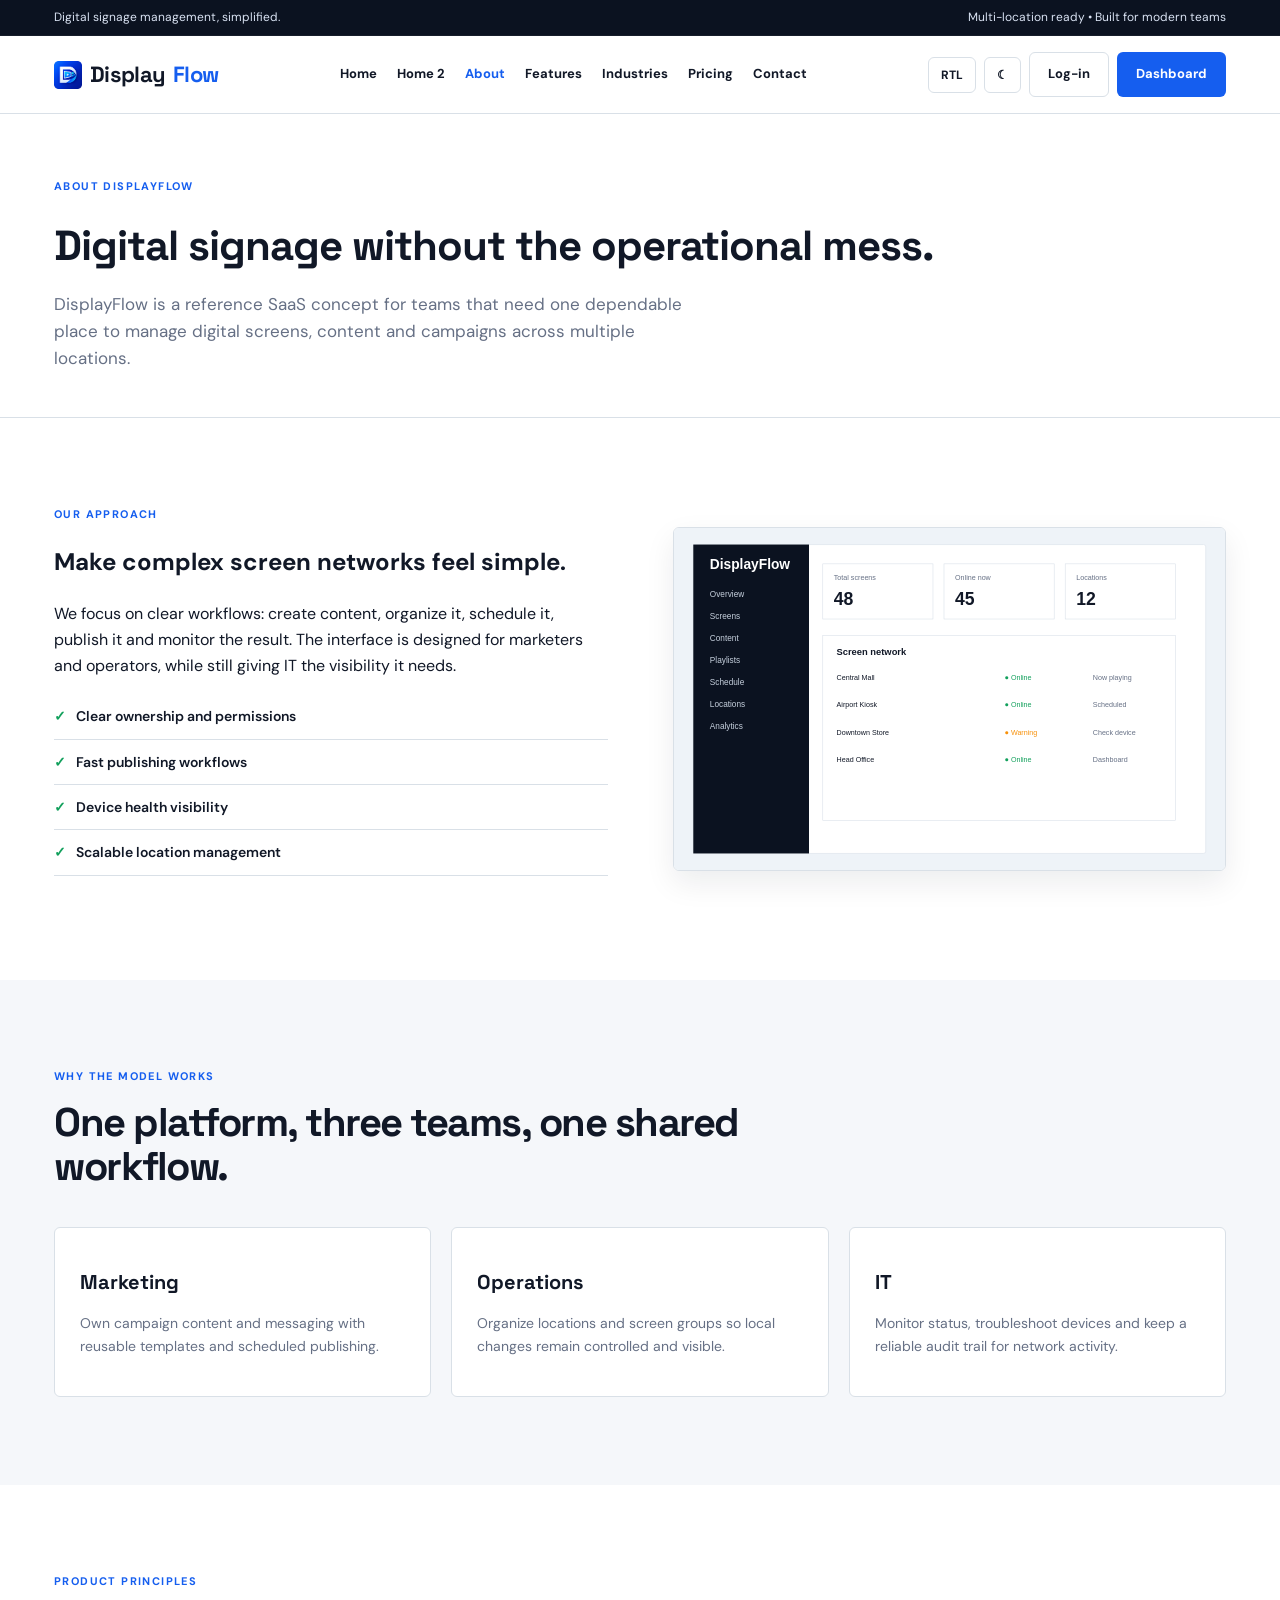
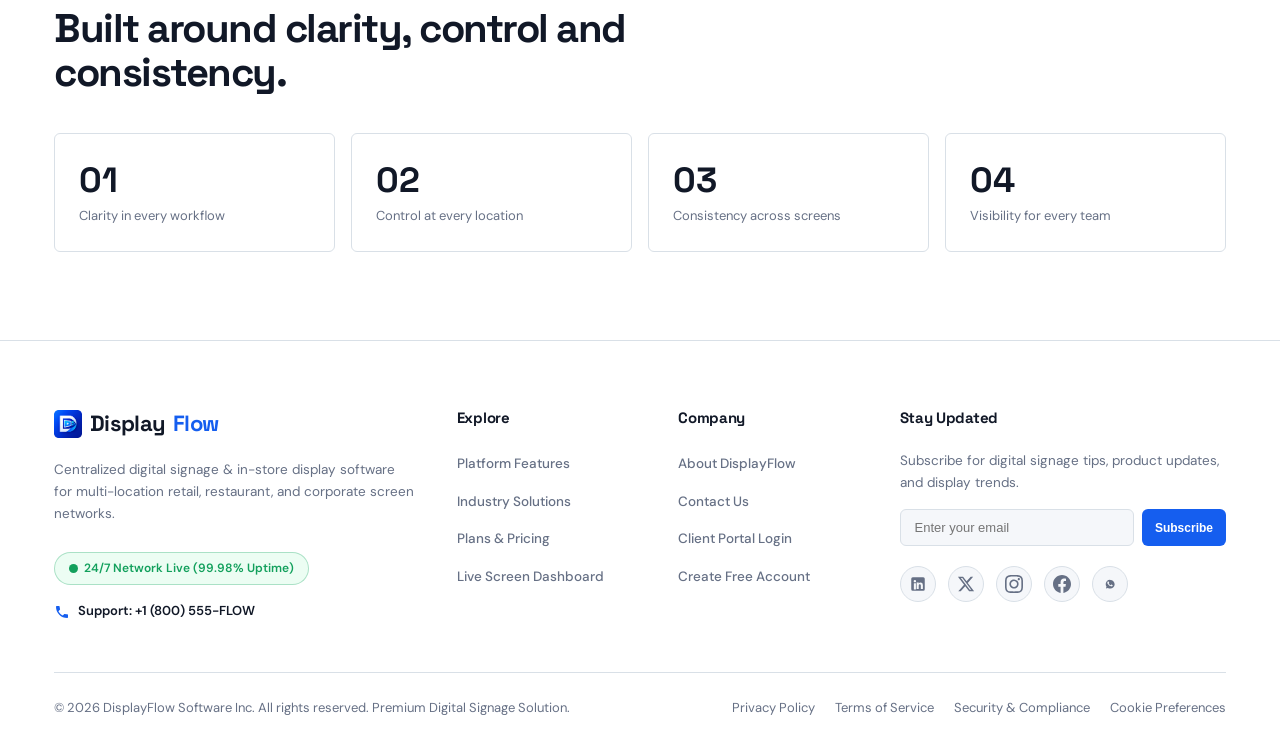
==== about.html @ ac0e1ed2 "firstcommit" ====
<!doctype html><html lang="en"><head><meta charset="utf-8"><meta name="viewport" content="width=device-width,initial-scale=1"><meta name="description" content="DisplayFlow digital signage platform for content, playlists, scheduling and screen monitoring."><link rel="icon" href="assets/images/favicon.png"><title>About | DisplayFlow</title><link rel="stylesheet" href="assets/style.css"></head><body><div class="topbar"><div class="container"><span>Digital signage management, simplified.</span><span>Multi-location ready • Built for modern teams</span></div></div>
<nav class="nav"><div class="container navin"><a href="index.html" class="logo"><img src="assets/images/favicon.png" alt="DisplayFlow Logo" class="logo-icon">Display<b>Flow</b></a><div class="navlinks"><a class="" href="index.html">Home</a><a class="" href="home-2.html">Home 2</a><a class="active" href="about.html">About</a><a class="" href="features.html">Features</a><a class="" href="industries.html">Industries</a><a class="" href="pricing.html">Pricing</a><a class="" href="contact.html">Contact</a></div><div class="navtools"><button class="toolbtn" id="rtl-toggle" aria-label="Toggle RTL">RTL</button><button class="toolbtn" id="theme-toggle" aria-label="Toggle theme">☾</button><a class="btn btn-light" href="login.html">Log-in</a><a class="btn btn-primary" href="dashboard.html">Dashboard</a></div><div class="mobile" id="mobile-menu">☰</div></div><div class="mobile-panel" id="mobile-panel"><a href="index.html">Home</a><a href="home-2.html">Home 2</a><a href="about.html">About</a><a href="features.html">Features</a><a href="industries.html">Industries</a><a href="pricing.html">Pricing</a><a href="contact.html">Contact</a><a href="login.html">Log-in</a><a href="dashboard.html">Dashboard</a></div></nav><main><section class="subhero"><div class="container"><div class="eyebrow">About DisplayFlow</div><h1>Digital signage without the operational mess.</h1><p>DisplayFlow is a reference SaaS concept for teams that need one dependable place to manage digital screens, content and campaigns across multiple locations.</p></div></section>
<section class="section white"><div class="container split"><div><div class="eyebrow">Our approach</div><h2>Make complex screen networks feel simple.</h2><p>We focus on clear workflows: create content, organize it, schedule it, publish it and monitor the result. The interface is designed for marketers and operators, while still giving IT the visibility it needs.</p><ul class="checklist"><li>Clear ownership and permissions</li><li>Fast publishing workflows</li><li>Device health visibility</li><li>Scalable location management</li></ul></div><img src="assets/images/dashboard.svg" alt="DisplayFlow platform interface"></div></section>
<section class="section"><div class="container"><div class="section-head"><div class="eyebrow">Why the model works</div><h2>One platform, three teams, one shared workflow.</h2></div><div class="cards"><div class="card"><h3>Marketing</h3><p>Own campaign content and messaging with reusable templates and scheduled publishing.</p></div><div class="card"><h3>Operations</h3><p>Organize locations and screen groups so local changes remain controlled and visible.</p></div><div class="card"><h3>IT</h3><p>Monitor status, troubleshoot devices and keep a reliable audit trail for network activity.</p></div></div></div></section>
<section class="section white"><div class="container"><div class="section-head"><div class="eyebrow">Product principles</div><h2>Built around clarity, control and consistency.</h2></div><div class="stats"><div class="stat"><strong>01</strong><span>Clarity in every workflow</span></div><div class="stat"><strong>02</strong><span>Control at every location</span></div><div class="stat"><strong>03</strong><span>Consistency across screens</span></div><div class="stat"><strong>04</strong><span>Visibility for every team</span></div></div></div></section></main><footer class="footer">
  <div class="container">
    <div class="footer-grid">
      <div class="footer-col">
        <a href="index.html" class="logo"><img src="assets/images/favicon.png" alt="DisplayFlow Logo" class="logo-icon">Display<b>Flow</b></a>
        <p style="margin-top:14px">Centralized digital signage & in-store display software for multi-location retail, restaurant, and corporate screen networks.</p>
        <div class="status-chip">
          <span class="pulse-dot"></span> 24/7 Network Live (99.98% Uptime)
        </div>
        <div class="contact-phone">
          <svg viewBox="0 0 24 24"><path d="M6.62 10.79c1.44 2.83 3.76 5.14 6.59 6.59l2.2-2.2c.27-.27.67-.36 1.02-.24 1.12.37 2.33.57 3.57.57.55 0 1 .45 1 1V20c0 .55-.45 1-1 1-9.39 0-17-7.61-17-17 0-.55.45-1 1-1h3.5c.55 0 1 .45 1 1 0 1.25.2 2.45.57 3.57.11.35.03.74-.25 1.02l-2.2 2.2z"/></svg>
          <span>Support: +1 (800) 555-FLOW</span>
        </div>
      </div>
      
      <div class="footer-col">
        <h4>Explore</h4>
        <ul class="footer-links">
          <li><a href="features.html">Platform Features</a></li>
          <li><a href="industries.html">Industry Solutions</a></li>
          <li><a href="pricing.html">Plans & Pricing</a></li>
          <li><a href="dashboard.html">Live Screen Dashboard</a></li>
        </ul>
      </div>

      <div class="footer-col">
        <h4>Company</h4>
        <ul class="footer-links">
          <li><a href="about.html">About DisplayFlow</a></li>
          <li><a href="contact.html">Contact Us</a></li>
          <li><a href="login.html">Client Portal Login</a></li>
          <li><a href="signup.html">Create Free Account</a></li>
        </ul>
      </div>

      <div class="footer-col">
        <h4>Stay Updated</h4>
        <p>Subscribe for digital signage tips, product updates, and display trends.</p>
        <form class="newsletter-form">
          <input type="email" placeholder="Enter your email" required aria-label="Email Address">
          <button type="submit" class="btn btn-primary btn-sm">Subscribe</button>
        </form>
        <div class="social-icons" style="margin-top: 18px;">
          <a href="#" class="social-icon" aria-label="LinkedIn" title="LinkedIn">
            <svg viewBox="0 0 24 24"><path d="M19 3a2 2 0 0 1 2 2v14a2 2 0 0 1-2 2H5a2 2 0 0 1-2-2V5a2 2 0 0 1 2-2h14m-.5 15.5v-5.3a3.26 3.26 0 0 0-3.26-3.26c-.85 0-1.84.52-2.28 1.3v-1.11h-2.79v8.37h2.79v-4.93c0-.77.62-1.4 1.39-1.4a1.4 1.4 0 0 1 1.4 1.4v4.93h2.75M6.46 10.9v8.37H9.25V10.9H6.46M7.86 6.54a1.63 1.63 0 1 0 0 3.26 1.63 1.63 0 0 0 0-3.26Z"/></svg>
          </a>
          <a href="#" class="social-icon" aria-label="X" title="X (Twitter)">
            <svg viewBox="0 0 24 24"><path d="M18.244 2.25h3.308l-7.227 8.26 8.502 11.24H16.17l-5.214-6.817L4.99 21.75H1.68l7.73-8.835L1.254 2.25H8.08l4.713 6.231zm-1.161 17.52h1.833L7.084 4.126H5.117z"/></svg>
          </a>
          <a href="#" class="social-icon" aria-label="Instagram" title="Instagram">
            <svg viewBox="0 0 24 24"><path d="M12 2.163c3.204 0 3.584.012 4.85.07 3.252.148 4.771 1.691 4.919 4.919.058 1.265.069 1.645.069 4.849 0 3.205-.012 3.584-.069 4.849-.149 3.225-1.664 4.771-4.919 4.919-1.266.058-1.644.07-4.85.07-3.204 0-3.584-.012-4.849-.07-3.26-.149-4.771-1.699-4.919-4.92-.058-1.265-.07-1.644-.07-4.849 0-3.204.013-3.583.07-4.849.149-3.227 1.664-4.771 4.919-4.919 1.266-.057 1.645-.069 4.849-.069zm0-2.163c-3.259 0-3.667.014-4.947.072-4.358.2-6.78 2.618-6.98 6.98-.059 1.281-.073 1.689-.073 4.948 0 3.259.014 3.668.072 4.948.2 4.358 2.618 6.78 6.98 6.98 1.281.058 1.689.072 4.948.072 3.259 0 3.668-.014 4.948-.072 4.354-.2 6.782-2.618 6.979-6.98.059-1.28.073-1.689.073-4.948 0-3.259-.014-3.667-.072-4.947-.196-4.354-2.617-6.78-6.979-6.98-1.281-.059-1.69-.073-4.949-.073zm0 5.838c-3.403 0-6.162 2.759-6.162 6.162s2.759 6.163 6.162 6.163 6.162-2.759 6.162-6.163c0-3.403-2.759-6.162-6.162-6.162zm0 10.162c-2.209 0-4-1.79-4-4 0-2.209 1.791-4 4-4s4 1.791 4 4c0 2.21-1.791 4-4 4zm6.406-11.845c-.796 0-1.441.645-1.441 1.44s.645 1.44 1.441 1.44c.795 0 1.439-.645 1.439-1.44s-.644-1.44-1.439-1.44z"/></svg>
          </a>
          <a href="#" class="social-icon" aria-label="Facebook" title="Facebook">
            <svg viewBox="0 0 24 24"><path d="M24 12.073c0-6.627-5.373-12-12-12s-12 5.373-12 12c0 5.99 4.388 10.954 10.125 11.854v-8.385H7.078v-3.47h3.047V9.43c0-3.007 1.792-4.669 4.533-4.669 1.312 0 2.686.235 2.686.235v2.953H15.83c-1.491 0-1.956.925-1.956 1.874v2.25h3.328l-.532 3.47h-2.796v8.385C19.612 23.027 24 18.062 24 12.073z"/></svg>
          </a>
          <a href="#" class="social-icon" aria-label="WhatsApp" title="WhatsApp">
            <svg viewBox="0 0 24 24"><path d="M12.031 6.172c-3.181 0-5.767 2.586-5.768 5.766-.001 1.298.38 2.5 1.019 3.517l-.67 2.448 2.512-.659c.983.543 2.115.854 3.32.854 3.18 0 5.767-2.586 5.767-5.766 0-3.18-2.587-5.76-5.767-5.76zm3.385 8.163c-.144.405-.837.774-1.17.822-.303.044-.7.069-2.073-.487-1.748-.71-2.87-2.482-2.957-2.597-.087-.116-.708-.942-.708-1.797 0-.854.448-1.275.607-1.448.159-.174.347-.217.463-.217.116 0 .231.002.332.007.107.005.25-.041.391.298.144.347.491 1.2.534 1.288.043.087.072.188.014.303-.058.116-.087.188-.173.289l-.26.303c-.087.101-.178.21-.077.384.101.174.45 0.743.966 1.203.664.592 1.224.776 1.398.863.174.087.275.072.376-.043.101-.116.433-.506.549-.679.116-.174.231-.144.39-.087.159.058 1.011.477 1.184.564.174.087.289.13.332.202.044.073.044.419-.1.824z"/></svg>
          </a>
        </div>
      </div>
    </div>

    <div class="footer-bottom">
      <div>
        © <span data-year>2026</span> DisplayFlow Software Inc. All rights reserved. Premium Digital Signage Solution.
      </div>
      <div class="footer-legal-links">
        <a href="#">Privacy Policy</a>
        <a href="#">Terms of Service</a>
        <a href="#">Security & Compliance</a>
        <a href="#">Cookie Preferences</a>
      </div>
    </div>
  </div>
</footer><script src="assets/main.js"></script></body></html>
---- assets/style.css ----
@import url('https://fonts.googleapis.com/css2?family=DM+Sans:ital,wght@0,400;0,500;0,600;0,700;1,400&family=Space+Grotesk:wght@500;600;700&family=Manrope:wght@400;500;600;700;800&display=swap');

:root {
  --ink: #111827;
  --muted: #667085;
  --paper: #f5f7fa;
  --card: #ffffff;
  --line: #d9e0e7;
  --blue: #155eef;
  --blue-hover: #0d4dcc;
  --blue-light: #eff4ff;
  --dark: #0b1220;
  --dark-surface: #121c2d;
  --green: #12a05c;
  --green-bg: #ecfdf3;
  --amber: #f79009;
  --amber-bg: #fffaeb;
  --red: #f04438;
  --red-bg: #fef3f2;
  --radius: 6px;
  --shadow-sm: 0 2px 6px rgba(15,23,42,.05);
  --shadow: 0 12px 30px rgba(15,23,42,.08);
  --shadow-lg: 0 20px 45px rgba(15,23,42,.15);
  --transition: all 0.2s cubic-bezier(0.4, 0, 0.2, 1);
}

body.dark-mode {
  --ink: #f8fafc;
  --muted: #94a3b8;
  --paper: #0f1724;
  --card: #121c2d;
  --line: #26334a;
  --dark: #070d18;
  --dark-surface: #17243a;
  --blue-light: rgba(21, 94, 239, 0.2);
  --green-bg: rgba(18, 160, 92, 0.2);
  --amber-bg: rgba(247, 144, 9, 0.2);
  --red-bg: rgba(240, 68, 56, 0.2);
  --shadow-sm: 0 2px 6px rgba(0,0,0,.2);
  --shadow: 0 12px 30px rgba(0,0,0,.3);
  --shadow-lg: 0 20px 45px rgba(0,0,0,.5);
}

body.dark-mode input::placeholder,
body.dark-mode textarea::placeholder {
  color: #64748b;
}

/* Base Reset & Core Styles */
* { box-sizing: border-box; }
html { scroll-behavior: smooth; }
body {
  margin: 0;
  font-family: 'DM Sans', 'Manrope', sans-serif;
  color: var(--ink);
  background: var(--paper);
  line-height: 1.6;
  transition: background 0.3s ease, color 0.3s ease;
}
a { text-decoration: none; color: inherit; transition: var(--transition); }
img { max-width: 100%; display: block; }

/* Container */
.container { max-width: 1220px; margin: 0 auto; padding: 0 24px; }

/* Topbar & Navigation */
.topbar { background: var(--dark); color: #d9e2f2; font-size: 12px; padding: 8px 0; border-bottom: 1px solid rgba(255,255,255,0.05); }
.topbar .container { display: flex; justify-content: space-between; align-items: center; }
.nav { height: 78px; background: var(--card); border-bottom: 1px solid var(--line); display: flex; align-items: center; position: sticky; top: 0; z-index: 100; transition: var(--transition); }
.navin { display: flex; align-items: center; gap: 22px; width: 100%; }
.logo { font-family: 'Space Grotesk', sans-serif; font-weight: 700; font-size: 22px; letter-spacing: -0.7px; white-space: nowrap; color: var(--ink); display: inline-flex; align-items: center; gap: 8px; }
.logo img, .logo-icon { width: 28px; height: 28px; object-fit: contain; border-radius: 4px; display: block; flex-shrink: 0; }
.logo b { color: var(--blue); }
.navlinks { display: flex; gap: 20px; align-items: center; justify-content: center; flex: 1; font-size: 13px; font-weight: 700; }
.navlinks a:hover, .navlinks .active { color: var(--blue); }
.navtools { display: flex; align-items: center; gap: 8px; }
.toolbtn { height: 36px; padding: 0 12px; background: var(--card); border: 1px solid var(--line); font: 700 12px 'DM Sans', sans-serif; cursor: pointer; border-radius: var(--radius); color: var(--ink); transition: var(--transition); display: inline-flex; align-items: center; justify-content: center; gap: 6px; }
.toolbtn:hover { border-color: var(--blue); color: var(--blue); }

.btn { display: inline-flex; align-items: center; justify-content: center; gap: 8px; padding: 11px 18px; border-radius: var(--radius); font-weight: 700; font-size: 13px; border: 1px solid transparent; cursor: pointer; transition: var(--transition); white-space: nowrap; }
.btn-primary { background: var(--blue); color: #ffffff; }
.btn-primary:hover { background: var(--blue-hover); transform: translateY(-1px); box-shadow: 0 4px 12px rgba(21, 94, 239, 0.3); }
.btn-light { background: var(--card); border-color: var(--line); color: var(--ink); }
.btn-light:hover { border-color: var(--blue); color: var(--blue); }
.btn-dark { background: var(--dark); color: #ffffff; }
.btn-dark:hover { background: #162238; }
.btn-sm { padding: 7px 12px; font-size: 12px; }
.btn-block { width: 100%; }

.mobile { display: none; margin-left: auto; font-size: 22px; cursor: pointer; color: var(--ink); }
.mobile-panel { display: none; }

/* Pulse Animation */
@keyframes pulse {
  0% { transform: scale(0.95); box-shadow: 0 0 0 0 rgba(18, 160, 92, 0.7); }
  70% { transform: scale(1); box-shadow: 0 0 0 8px rgba(18, 160, 92, 0); }
  100% { transform: scale(0.95); box-shadow: 0 0 0 0 rgba(18, 160, 92, 0); }
}
.pulse-dot {
  width: 9px;
  height: 9px;
  background-color: var(--green);
  border-radius: 50%;
  display: inline-block;
  animation: pulse 2s infinite;
  margin-right: 6px;
}

/* Master Footer Styling */
.footer {
  background: var(--card);
  border-top: 1px solid var(--line);
  padding: 65px 0 30px;
  color: var(--ink);
}
.footer-grid, .footergrid {
  display: grid;
  grid-template-columns: 2fr 1fr 1fr 1.8fr;
  gap: 40px;
  margin-bottom: 50px;
}
.footer-col h4 {
  font-family: 'Space Grotesk', sans-serif;
  font-size: 15px;
  font-weight: 700;
  margin: 0 0 20px;
  letter-spacing: -0.3px;
  color: var(--ink);
}
.footer-col p {
  color: var(--muted);
  font-size: 13.5px;
  line-height: 1.6;
  margin: 0 0 16px;
}
.footer-links {
  list-style: none;
  padding: 0;
  margin: 0;
}
.footer-links li {
  margin-bottom: 12px;
}
.footer-links a {
  color: var(--muted);
  font-size: 13.5px;
  font-weight: 500;
}
.footer-links a:hover {
  color: var(--blue);
  padding-left: 3px;
}

/* Status Chip */
.status-chip {
  display: inline-flex;
  align-items: center;
  background: var(--green-bg);
  border: 1px solid rgba(18, 160, 92, 0.3);
  padding: 6px 14px;
  border-radius: 20px;
  font-size: 12px;
  font-weight: 600;
  color: var(--green);
  margin: 12px 0 16px;
}
.contact-phone {
  display: flex;
  align-items: center;
  gap: 8px;
  font-size: 13px;
  font-weight: 600;
  color: var(--ink);
}
.contact-phone svg { width: 16px; height: 16px; fill: var(--blue); }

/* Footer Newsletter & Social */
.newsletter-form {
  display: flex;
  gap: 8px;
  margin-bottom: 20px;
}
.newsletter-form input {
  flex: 1;
  padding: 10px 14px;
  border: 1px solid var(--line);
  border-radius: var(--radius);
  background: var(--paper);
  color: var(--ink);
  font-size: 13px;
  outline: none;
  transition: var(--transition);
}
.newsletter-form input:focus {
  border-color: var(--blue);
  box-shadow: 0 0 0 3px rgba(21, 94, 239, 0.15);
}
.social-icons {
  display: flex;
  gap: 12px;
  align-items: center;
}
.social-icon {
  width: 36px;
  height: 36px;
  border-radius: 50%;
  background: var(--paper);
  border: 1px solid var(--line);
  display: grid;
  place-items: center;
  color: var(--muted);
  transition: var(--transition);
}
.social-icon svg { width: 18px; height: 18px; fill: currentColor; }
.social-icon:hover {
  background: var(--blue);
  color: #ffffff;
  border-color: var(--blue);
  transform: translateY(-2px);
}

/* Footer Bottom Bar */
.footer-bottom {
  border-top: 1px solid var(--line);
  padding-top: 25px;
  display: flex;
  justify-content: space-between;
  align-items: center;
  flex-wrap: wrap;
  gap: 16px;
  font-size: 13px;
  color: var(--muted);
}
.footer-legal-links {
  display: flex;
  gap: 20px;
}
.footer-legal-links a {
  color: var(--muted);
}
.footer-legal-links a:hover {
  color: var(--blue);
}

/* Toast Notifications */
#toast-container {
  position: fixed;
  bottom: 24px;
  right: 24px;
  z-index: 9999;
  display: flex;
  flex-direction: column;
  gap: 10px;
  pointer-events: none;
}
.toast {
  pointer-events: auto;
  min-width: 300px;
  max-width: 400px;
  background: var(--card);
  color: var(--ink);
  border: 1px solid var(--line);
  border-left: 4px solid var(--blue);
  padding: 14px 18px;
  border-radius: var(--radius);
  box-shadow: var(--shadow-lg);
  display: flex;
  align-items: center;
  justify-content: space-between;
  gap: 12px;
  animation: toastSlideIn 0.3s cubic-bezier(0.16, 1, 0.3, 1) forwards;
  font-size: 13.5px;
  font-weight: 500;
}
.toast.toast-success { border-left-color: var(--green); }
.toast.toast-warning { border-left-color: var(--amber); }
.toast.toast-error { border-left-color: var(--red); }
.toast-content { display: flex; align-items: center; gap: 10px; }
.toast-close { background: none; border: none; font-size: 16px; color: var(--muted); cursor: pointer; padding: 0; }
.toast-close:hover { color: var(--ink); }

@keyframes toastSlideIn {
  from { opacity: 0; transform: translateY(20px) scale(0.95); }
  to { opacity: 1; transform: translateY(0) scale(1); }
}

/* Authentication Pages (login.html & signup.html) */
body.auth-page {
  min-height: 100vh;
  display: grid;
  place-items: center;
  background: var(--paper);
  padding: 24px;
  position: relative;
}
.auth-top-corner {
  position: fixed;
  top: 24px;
  right: 24px;
  display: flex;
  align-items: center;
  gap: 10px;
  z-index: 50;
}
.auth-card {
  width: 100%;
  max-width: 440px;
  background: var(--card);
  border: 1px solid var(--line);
  border-radius: 10px;
  padding: 40px 36px;
  box-shadow: var(--shadow-lg);
  position: relative;
  transition: var(--transition);
}
.auth-header {
  text-align: center;
  margin-bottom: 30px;
}
.auth-header .logo {
  display: inline-flex;
  align-items: center;
  justify-content: center;
  gap: 8px;
  font-size: 22px;
  margin-bottom: 16px;
}
.auth-header h1 {
  font-family: 'Space Grotesk', sans-serif;
  font-size: 24px;
  margin: 0 0 6px;
  letter-spacing: -0.5px;
}
.auth-header p {
  color: var(--muted);
  font-size: 14px;
  margin: 0;
}

.input-group {
  position: relative;
  display: flex;
  align-items: center;
}
.input-group input {
  width: 100%;
  padding: 12px 14px;
  border: 1px solid var(--line);
  border-radius: var(--radius);
  background: var(--paper);
  color: var(--ink);
  font: inherit;
  font-size: 14px;
  outline: none;
  transition: var(--transition);
}
.input-group input:focus {
  border-color: var(--blue);
  box-shadow: 0 0 0 3px rgba(21, 94, 239, 0.15);
  background: var(--card);
}
.input-group .toggle-password {
  position: absolute;
  right: 12px;
  background: none;
  border: none;
  color: var(--muted);
  cursor: pointer;
  padding: 4px;
  display: flex;
  align-items: center;
}
.input-group .toggle-password svg { width: 18px; height: 18px; fill: currentColor; }
.input-group .toggle-password:hover { color: var(--ink); }

.form-meta {
  display: flex;
  justify-content: space-between;
  align-items: center;
  margin: 18px 0 24px;
  font-size: 13px;
}
.checkbox-label {
  display: flex;
  align-items: center;
  gap: 8px;
  color: var(--muted);
  cursor: pointer;
  user-select: none;
}
.checkbox-label input[type="checkbox"] {
  accent-color: var(--blue);
  width: 16px;
  height: 16px;
  cursor: pointer;
}
.forgot-link {
  color: var(--blue);
  font-weight: 600;
}
.forgot-link:hover { text-decoration: underline; }

.divider {
  display: flex;
  align-items: center;
  text-align: center;
  margin: 26px 0;
  color: var(--muted);
  font-size: 12px;
  text-transform: uppercase;
  letter-spacing: 1px;
}
.divider::before, .divider::after {
  content: '';
  flex: 1;
  border-bottom: 1px solid var(--line);
}
.divider span { padding: 0 12px; }

.social-auth-grid {
  display: grid;
  grid-template-columns: 1fr 1fr;
  gap: 12px;
}
.social-btn {
  display: flex;
  align-items: center;
  justify-content: center;
  gap: 10px;
  padding: 11px;
  border: 1px solid var(--line);
  background: var(--paper);
  border-radius: var(--radius);
  font-size: 13px;
  font-weight: 600;
  color: var(--ink);
  cursor: pointer;
  transition: var(--transition);
}
.social-btn svg { width: 18px; height: 18px; }
.social-btn:hover { background: var(--card); border-color: var(--blue); }

.auth-footer {
  text-align: center;
  margin-top: 24px;
  font-size: 13.5px;
  color: var(--muted);
}
.auth-footer a { color: var(--blue); font-weight: 700; }

/* Dashboard Full Screen Layout (`dashboard.html`) */
body.dash-page {
  height: 100vh;
  margin: 0;
  overflow: hidden;
  background: var(--paper);
}
.dash-layout {
  display: flex;
  height: 100vh;
  width: 100vw;
  overflow: hidden;
  position: relative;
}

/* Sidebar `.dside` / `.dash-sidebar` */
.dside, .dash-sidebar {
  width: 260px;
  height: 100%;
  background: var(--dark);
  color: #c8d2e2;
  display: flex;
  flex-direction: column;
  border-right: 1px solid rgba(255,255,255,0.08);
  z-index: 200;
  transition: transform 0.3s cubic-bezier(0.16, 1, 0.3, 1);
  flex-shrink: 0;
}
.dside-header {
  padding: 24px;
  border-bottom: 1px solid rgba(255,255,255,0.08);
  display: flex;
  align-items: center;
  justify-content: space-between;
}
.dside-header .logo { color: #ffffff; margin: 0; }

.dside-nav {
  padding: 20px 16px;
  flex: 1;
  overflow-y: auto;
}
.dash-nav-item {
  display: flex;
  align-items: center;
  gap: 12px;
  padding: 12px 14px;
  font-size: 13.5px;
  font-weight: 600;
  color: #94a3b8;
  border-radius: var(--radius);
  margin-bottom: 4px;
  transition: var(--transition);
  cursor: pointer;
}
.dash-nav-item svg { width: 18px; height: 18px; fill: currentColor; }
.dash-nav-item:hover { background: rgba(255,255,255,0.06); color: #ffffff; }
.dash-nav-item.active { background: var(--blue); color: #ffffff; }
.dash-nav-item .badge-count {
  margin-left: auto;
  background: rgba(255,255,255,0.2);
  padding: 2px 7px;
  border-radius: 10px;
  font-size: 11px;
}

.dside-footer {
  padding: 16px 20px;
  border-top: 1px solid rgba(255,255,255,0.08);
}

/* Mobile Sidebar Drawer Overlay */
.dash-overlay {
  position: fixed;
  inset: 0;
  background: rgba(0,0,0,0.5);
  backdrop-filter: blur(2px);
  z-index: 150;
  opacity: 0;
  pointer-events: none;
  transition: opacity 0.3s ease;
}
.dash-overlay.active { opacity: 1; pointer-events: auto; }

/* Dashboard Main Workspace */
.dash-main {
  flex: 1;
  display: flex;
  flex-direction: column;
  height: 100%;
  overflow: hidden;
}

/* Dashboard Top Header */
.dash-topbar {
  height: 70px;
  background: var(--card);
  border-bottom: 1px solid var(--line);
  display: flex;
  align-items: center;
  justify-content: space-between;
  padding: 0 28px;
  flex-shrink: 0;
}
.dash-topbar-left {
  display: flex;
  align-items: center;
  gap: 16px;
}
.dash-hamburger {
  display: none;
  background: none;
  border: none;
  font-size: 24px;
  color: var(--ink);
  cursor: pointer;
}
.dash-topbar-right {
  display: flex;
  align-items: center;
  gap: 14px;
}

/* User Chip */
.user-chip {
  display: flex;
  align-items: center;
  gap: 10px;
  padding: 6px 12px;
  background: var(--paper);
  border: 1px solid var(--line);
  border-radius: 30px;
}
.user-avatar {
  width: 34px;
  height: 34px;
  border-radius: 50%;
  background: var(--blue);
  color: #ffffff;
  display: grid;
  place-items: center;
  font-weight: 700;
  font-size: 13px;
}
.user-info { display: flex; flex-direction: column; }
.user-name { font-size: 13px; font-weight: 700; color: var(--ink); line-height: 1.2; }
.user-tier { font-size: 10.5px; font-weight: 700; color: var(--blue); text-transform: uppercase; letter-spacing: 0.5px; }

/* Dashboard Content Viewport */
.dash-content {
  flex: 1;
  overflow-y: auto;
  padding: 28px;
}

/* Operational Panels */
.dash-panel {
  display: none;
}
.dash-panel.active {
  display: block;
  animation: fadeIn 0.25s ease-out;
}
@keyframes fadeIn {
  from { opacity: 0; transform: translateY(6px); }
  to { opacity: 1; transform: translateY(0); }
}

.panel-header {
  display: flex;
  justify-content: space-between;
  align-items: center;
  margin-bottom: 24px;
  flex-wrap: wrap;
  gap: 16px;
}
.panel-header h1 {
  font-family: 'Space Grotesk', sans-serif;
  font-size: 26px;
  margin: 0;
  letter-spacing: -0.5px;
}
.panel-subtitle { color: var(--muted); font-size: 14px; margin: 4px 0 0; }

/* KPI Cards Grid */
.kpi-grid {
  display: grid;
  grid-template-columns: repeat(4, 1fr);
  gap: 18px;
  margin-bottom: 24px;
}
.kpi-card {
  background: var(--card);
  border: 1px solid var(--line);
  padding: 22px;
  border-radius: var(--radius);
  box-shadow: var(--shadow-sm);
  display: flex;
  flex-direction: column;
  justify-content: space-between;
}
.kpi-title { font-size: 12px; font-weight: 700; color: var(--muted); text-transform: uppercase; letter-spacing: 0.5px; margin-bottom: 8px; }
.kpi-value { font-family: 'Space Grotesk', sans-serif; font-size: 32px; font-weight: 700; color: var(--ink); margin: 0; }
.kpi-sub { font-size: 12px; margin-top: 8px; display: flex; align-items: center; gap: 4px; }
.trend-up { color: var(--green); font-weight: 700; }
.trend-down { color: var(--red); font-weight: 700; }

/* Status Banner */
.status-banner {
  background: var(--green-bg);
  border: 1px solid rgba(18, 160, 92, 0.3);
  padding: 16px 20px;
  border-radius: var(--radius);
  display: flex;
  align-items: center;
  justify-content: space-between;
  margin-bottom: 24px;
  color: var(--ink);
}
.status-banner-text { display: flex; align-items: center; gap: 12px; font-weight: 600; font-size: 14px; }

/* Panel Grid Layouts */
.dash-split-2 {
  display: grid;
  grid-template-columns: 1.4fr 1fr;
  gap: 24px;
}

.panel-box {
  background: var(--card);
  border: 1px solid var(--line);
  border-radius: var(--radius);
  padding: 24px;
  box-shadow: var(--shadow-sm);
  margin-bottom: 24px;
}
.panel-box h3 { font-family: 'Space Grotesk', sans-serif; font-size: 18px; margin: 0 0 16px; }

/* Timeline Component */
.timeline {
  display: flex;
  justify-content: space-between;
  position: relative;
  margin: 30px 0 20px;
}
.timeline::before {
  content: '';
  position: absolute;
  top: 15px;
  left: 0;
  right: 0;
  height: 3px;
  background: var(--line);
  z-index: 1;
}
.timeline-step {
  position: relative;
  z-index: 2;
  display: flex;
  flex-direction: column;
  align-items: center;
  text-align: center;
  flex: 1;
}
.timeline-icon {
  width: 32px;
  height: 32px;
  border-radius: 50%;
  background: var(--paper);
  border: 2px solid var(--line);
  display: grid;
  place-items: center;
  font-weight: 700;
  font-size: 12px;
  color: var(--muted);
  transition: var(--transition);
}
.timeline-step.completed .timeline-icon { background: var(--green); border-color: var(--green); color: #ffffff; }
.timeline-step.active .timeline-icon { background: var(--blue); border-color: var(--blue); color: #ffffff; box-shadow: 0 0 0 4px rgba(21, 94, 239, 0.2); }
.timeline-label { font-size: 12px; font-weight: 600; margin-top: 8px; color: var(--ink); }
.timeline-time { font-size: 11px; color: var(--muted); }

/* Table Styling */
.table-responsive {
  width: 100%;
  overflow-x: auto;
  border: 1px solid var(--line);
  border-radius: var(--radius);
  background: var(--card);
}
.dash-table {
  width: 100%;
  border-collapse: collapse;
  text-align: left;
  font-size: 13.5px;
}
.dash-table th {
  background: var(--paper);
  padding: 14px 18px;
  font-weight: 700;
  color: var(--muted);
  border-bottom: 1px solid var(--line);
  font-size: 12px;
  text-transform: uppercase;
  letter-spacing: 0.5px;
}
.dash-table td {
  padding: 14px 18px;
  border-bottom: 1px solid var(--line);
  color: var(--ink);
}
.dash-table tr:last-child td { border-bottom: none; }

/* Status Badges */
.badge-status {
  display: inline-flex;
  align-items: center;
  gap: 6px;
  padding: 4px 10px;
  border-radius: 12px;
  font-size: 12px;
  font-weight: 700;
}
.badge-success { background: var(--green-bg); color: var(--green); }
.badge-warning { background: var(--amber-bg); color: var(--amber); }
.badge-info { background: var(--blue-light); color: var(--blue); }

/* Saved Locations Cards Grid */
.location-grid {
  display: grid;
  grid-template-columns: repeat(3, 1fr);
  gap: 20px;
}
.location-card {
  background: var(--card);
  border: 1px solid var(--line);
  border-radius: var(--radius);
  padding: 20px;
  box-shadow: var(--shadow-sm);
  display: flex;
  flex-direction: column;
  justify-content: space-between;
  transition: var(--transition);
}
.location-card:hover {
  border-color: var(--blue);
  transform: translateY(-2px);
  box-shadow: var(--shadow);
}
.location-card h4 { font-family: 'Space Grotesk', sans-serif; font-size: 16px; margin: 0 0 6px; }
.location-card p { color: var(--muted); font-size: 13px; margin: 0 0 16px; }

/* Modals */
.dash-modal-backdrop {
  position: fixed;
  inset: 0;
  background: rgba(11, 18, 32, 0.7);
  backdrop-filter: blur(4px);
  z-index: 999;
  display: flex;
  align-items: center;
  justify-content: center;
  padding: 20px;
  opacity: 0;
  pointer-events: none;
  transition: opacity 0.25s ease;
}
.dash-modal-backdrop.active {
  opacity: 1;
  pointer-events: auto;
}
.dash-modal {
  width: 100%;
  max-width: 520px;
  background: var(--card);
  border: 1px solid var(--line);
  border-radius: 12px;
  padding: 32px;
  box-shadow: var(--shadow-lg);
  transform: scale(0.92);
  transition: transform 0.25s cubic-bezier(0.16, 1, 0.3, 1);
}
.dash-modal-backdrop.active .dash-modal {
  transform: scale(1);
}
.dash-modal-header {
  display: flex;
  align-items: center;
  justify-content: space-between;
  margin-bottom: 16px;
}
.dash-modal-header h2 { font-family: 'Space Grotesk', sans-serif; font-size: 22px; margin: 0; }
.dash-modal-body { color: var(--muted); font-size: 14px; margin-bottom: 24px; line-height: 1.6; }
.dash-modal-actions { display: flex; justify-content: flex-end; gap: 12px; }

/* Existing Site Sections Preservation & Styling */
.hero { padding: 88px 0 75px; background: var(--card); }
.hero-grid { display: grid; grid-template-columns: 1fr 1fr; gap: 70px; align-items: center; }
.eyebrow { color: var(--blue); font-weight: 700; text-transform: uppercase; letter-spacing: 1.4px; font-size: 11px; margin-bottom: 16px; }
.hero h1 { font-family: 'Space Grotesk', sans-serif; font-size: 58px; line-height: 1.05; letter-spacing: -2px; margin: 0 0 22px; color: var(--ink); }
.hero p { font-size: 18px; color: var(--muted); max-width: 610px; margin: 0 0 30px; }
.actions { display: flex; gap: 12px; flex-wrap: wrap; }
.hero-note { display: flex; gap: 20px; margin-top: 25px; color: var(--muted); font-size: 12px; }
.visual { background: var(--blue-light); border: 1px solid var(--line); padding: 18px; border-radius: var(--radius); box-shadow: var(--shadow); }
.visual img { width: 100%; border: 1px solid var(--line); border-radius: var(--radius); }

.section { padding: 88px 0; }
.section.white { background: var(--card); }
.section-head { max-width: 730px; margin-bottom: 38px; }
.section-head h2 { font-family: 'Space Grotesk', sans-serif; font-size: 40px; line-height: 1.1; letter-spacing: -1.5px; margin: 0 0 13px; color: var(--ink); }
.section-head p { color: var(--muted); font-size: 16px; }

.cards { display: grid; grid-template-columns: repeat(3, 1fr); gap: 20px; }
.cards.four { grid-template-columns: repeat(4, 1fr); }
.card { background: var(--card); border: 1px solid var(--line); padding: 25px; border-radius: var(--radius); transition: var(--transition); }
.card:hover { border-color: var(--blue); transform: translateY(-2px); box-shadow: var(--shadow); }
.card h3 { font-family: 'Space Grotesk', sans-serif; font-size: 20px; margin: 13px 0 7px; color: var(--ink); }
.card p { color: var(--muted); font-size: 14px; }
.icon { width: 40px; height: 40px; display: grid; place-items: center; background: var(--blue-light); color: var(--blue); border: 1px solid rgba(21,94,239,0.3); border-radius: var(--radius); font-weight: 800; }

.split { display: grid; grid-template-columns: 1fr 1fr; gap: 65px; align-items: center; }
.split img { border: 1px solid var(--line); border-radius: var(--radius); box-shadow: var(--shadow); }
.checklist { list-style: none; padding: 0; }
.checklist li { padding: 11px 0; border-bottom: 1px solid var(--line); font-weight: 600; font-size: 14px; color: var(--ink); }
.checklist li:before { content: '✓'; color: var(--green); margin-right: 10px; font-weight: 800; }

.dark {
  background: var(--dark);
  color: #ffffff;
}
.dark h1, .dark h2, .dark h3, .dark h4, .dark h5, .dark h6,
.dark .section-head h1, .dark .section-head h2, .dark .section-head h3,
.dark .card h3, .dark .image-card h3, .dark .cta h2 {
  color: #ffffff !important;
}
.dark .eyebrow {
  color: #60a5fa !important;
}
.dark p, .dark .section-head p, .dark .card p, .dark .image-card p, .dark .hero p {
  color: #d1d5db !important;
}
.dark .checklist li {
  color: #f3f4f6;
  border-bottom-color: rgba(255, 255, 255, 0.12);
}
.dark .card, .dark .image-card {
  background: var(--dark-surface);
  border-color: rgba(255, 255, 255, 0.1);
}
.dark .stat {
  background: #ffffff;
  border-color: rgba(255, 255, 255, 0.15);
}
.dark .stat strong {
  color: #0f172a !important;
}
.dark .stat span {
  color: #475569 !important;
}

body.dark-mode .dark .stat {
  background: var(--dark-surface);
  border-color: rgba(255, 255, 255, 0.1);
}
body.dark-mode .dark .stat strong {
  color: #f8fafc !important;
}
body.dark-mode .dark .stat span {
  color: #94a3b8 !important;
}

.subhero {
  padding: 64px 0 44px;
  background: var(--card);
  border-bottom: 1px solid var(--line);
}
.subhero h1 {
  font-family: 'Space Grotesk', sans-serif;
  font-size: 42px;
  margin: 0 0 12px;
  color: var(--ink);
  letter-spacing: -1px;
}
.subhero p {
  color: var(--muted);
  font-size: 17px;
  max-width: 650px;
  margin: 0;
}

.image-grid { display: grid; grid-template-columns: repeat(2, 1fr); gap: 20px; }
.image-card { background: var(--card); border: 1px solid var(--line); border-radius: var(--radius); overflow: hidden; }
.image-card img { width: 100%; background: var(--paper); }
.image-card .pad { padding: 22px; }
.image-card h3 { font-family: 'Space Grotesk', sans-serif; margin: 0 0 7px; color: var(--ink); }
.image-card p { color: var(--muted); font-size: 14px; }

.stats { display: grid; grid-template-columns: repeat(4, 1fr); gap: 16px; }
.stat { background: var(--card); border: 1px solid var(--line); border-radius: var(--radius); padding: 24px; }
.stat strong { font: 700 35px 'Space Grotesk', sans-serif; display: block; color: var(--ink); }
.stat span { color: var(--muted); font-size: 13px; }

.cta { padding: 70px 0; background: var(--blue-light); border-top: 1px solid var(--line); border-bottom: 1px solid var(--line); }
.cta-box { display: flex; align-items: center; justify-content: space-between; gap: 30px; }
.cta h2 { font-family: 'Space Grotesk', sans-serif; font-size: 36px; margin: 0; color: var(--ink); }

/* Pricing & Form Preservation */
.pricing { display: grid; grid-template-columns: repeat(3, 1fr); gap: 20px; }
.price { background: var(--card); border: 1px solid var(--line); padding: 28px; border-radius: var(--radius); position: relative; }
.price.featured { border: 2px solid var(--blue); }
.badge { position: absolute; top: -12px; right: 16px; background: var(--blue); color: #fff; padding: 4px 10px; font-size: 11px; font-weight: 700; border-radius: 12px; }
.amount { font: 700 38px 'Space Grotesk', sans-serif; margin: 14px 0; color: var(--ink); }
.amount small { font: 14px 'DM Sans', sans-serif; color: var(--muted); }
.price ul { padding: 0; list-style: none; color: var(--muted); font-size: 14px; line-height: 2.15; }

.form-layout { display: grid; grid-template-columns: 1fr 1fr; gap: 40px; }
.formbox { background: var(--card); border: 1px solid var(--line); border-radius: var(--radius); padding: 30px; }
.field { margin: 16px 0; }
.field label { display: block; font-size: 12px; font-weight: 700; margin-bottom: 7px; color: var(--ink); }
.field input, .field textarea, .field select { width: 100%; padding: 12px; border: 1px solid var(--line); border-radius: var(--radius); background: var(--paper); color: var(--ink); font: inherit; outline: none; transition: var(--transition); }
.field textarea { min-height: 120px; resize: vertical; }
.field input:focus, .field textarea:focus, .field select:focus { border-color: var(--blue); box-shadow: 0 0 0 3px rgba(21, 94, 239, 0.15); background: var(--card); }

/* RTL Adjustments */
body.rtl { direction: rtl; text-align: right; }
body.rtl .pulse-dot { margin-right: 0; margin-left: 6px; }
body.rtl .checklist li:before { margin-right: 0; margin-left: 10px; }
body.rtl .footer-links a:hover { padding-left: 0; padding-right: 3px; }
body.rtl .dside, body.rtl .dash-sidebar { border-right: none; border-left: 1px solid rgba(255,255,255,0.08); }
body.rtl .input-group .toggle-password { right: auto; left: 12px; }
body.rtl .dash-table { text-align: right; }
body.rtl .toast { border-left: 1px solid var(--line); border-right: 4px solid var(--blue); }
body.rtl .toast.toast-success { border-right-color: var(--green); }

/* Responsive Media Queries */
@media (max-width: 1100px) {
  .hero-grid { gap: 35px; }
  .kpi-grid { grid-template-columns: repeat(2, 1fr); }
  .footer-grid, .footergrid { grid-template-columns: 1fr 1fr; gap: 30px; }
  .location-grid { grid-template-columns: repeat(2, 1fr); }
}

@media (max-width: 900px) {
  .navlinks, .navtools { display: none; }
  .mobile { display: block; }
  .mobile-panel { position: absolute; top: 78px; left: 0; right: 0; background: var(--card); border-bottom: 1px solid var(--line); padding: 18px 24px; display: none; }
  .mobile-panel.open { display: block; }
  .mobile-panel a { display: block; padding: 10px 0; font-weight: 700; font-size: 14px; color: var(--ink); }
  
  .hero-grid, .split, .form-layout, .dash-split-2 { grid-template-columns: 1fr; }
  .hero h1 { font-size: 42px; }
  .cards, .pricing, .image-grid { grid-template-columns: 1fr 1fr; }
  
  /* Mobile Dashboard Drawer */
  .dside, .dash-sidebar {
    position: fixed;
    top: 0;
    left: 0;
    bottom: 0;
    transform: translateX(-100%);
  }
  body.rtl .dside, body.rtl .dash-sidebar {
    left: auto;
    right: 0;
    transform: translateX(100%);
  }
  .dside.open, .dash-sidebar.open {
    transform: translateX(0) !important;
  }
  .dash-hamburger { display: block; }
}

@media (max-width: 600px) {
  .topbar .container { flex-direction: column; gap: 6px; text-align: center; }
  .hero { padding-top: 50px; }
  .hero h1 { font-size: 34px; }
  .cards, .pricing, .image-grid, .stats, .kpi-grid, .location-grid, .footer-grid, .footergrid { grid-template-columns: 1fr; }
  .social-auth-grid { grid-template-columns: 1fr; }
  .cta-box { flex-direction: column; align-items: flex-start; }
  .cta h2 { font-size: 28px; }
  .footer-bottom { flex-direction: column; align-items: flex-start; gap: 12px; }
  .timeline { flex-direction: column; gap: 16px; }
  .timeline::before { display: none; }
  .timeline-step { flex-direction: row; align-items: center; gap: 12px; text-align: left; }
}
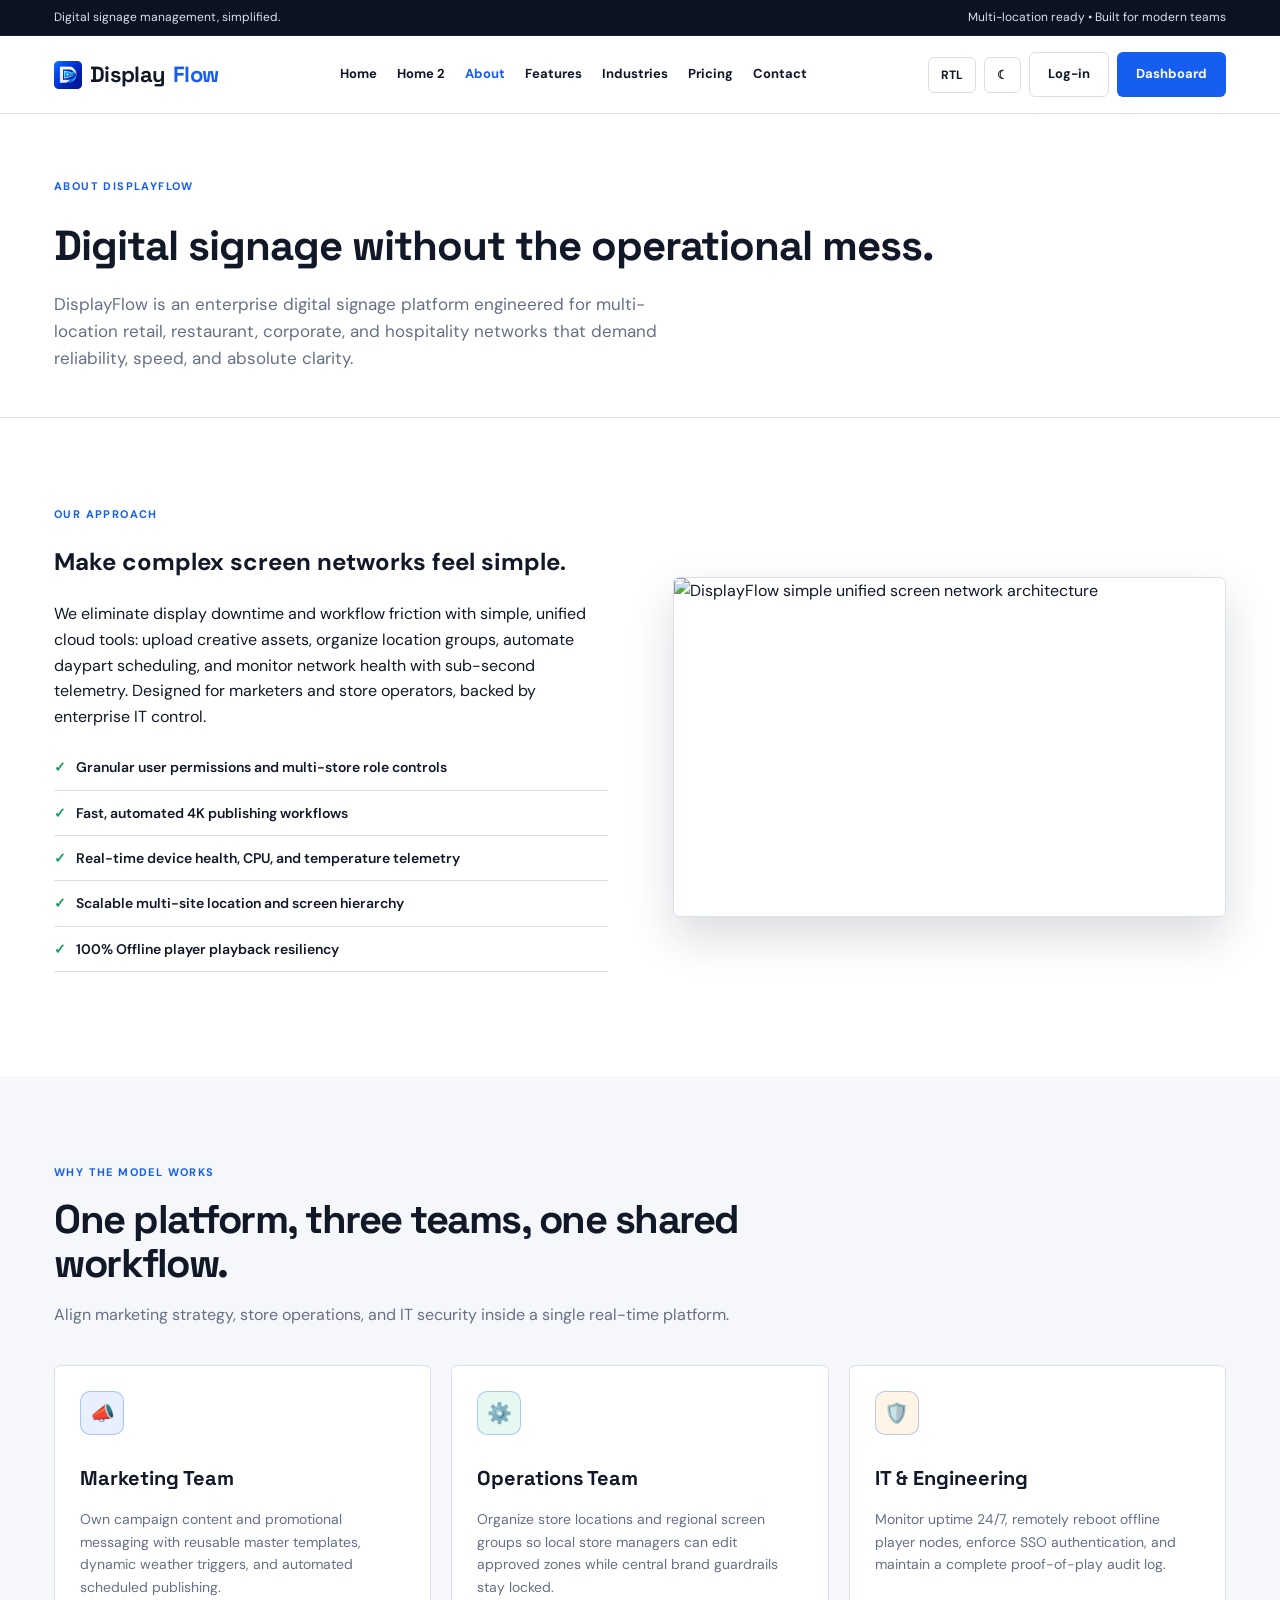
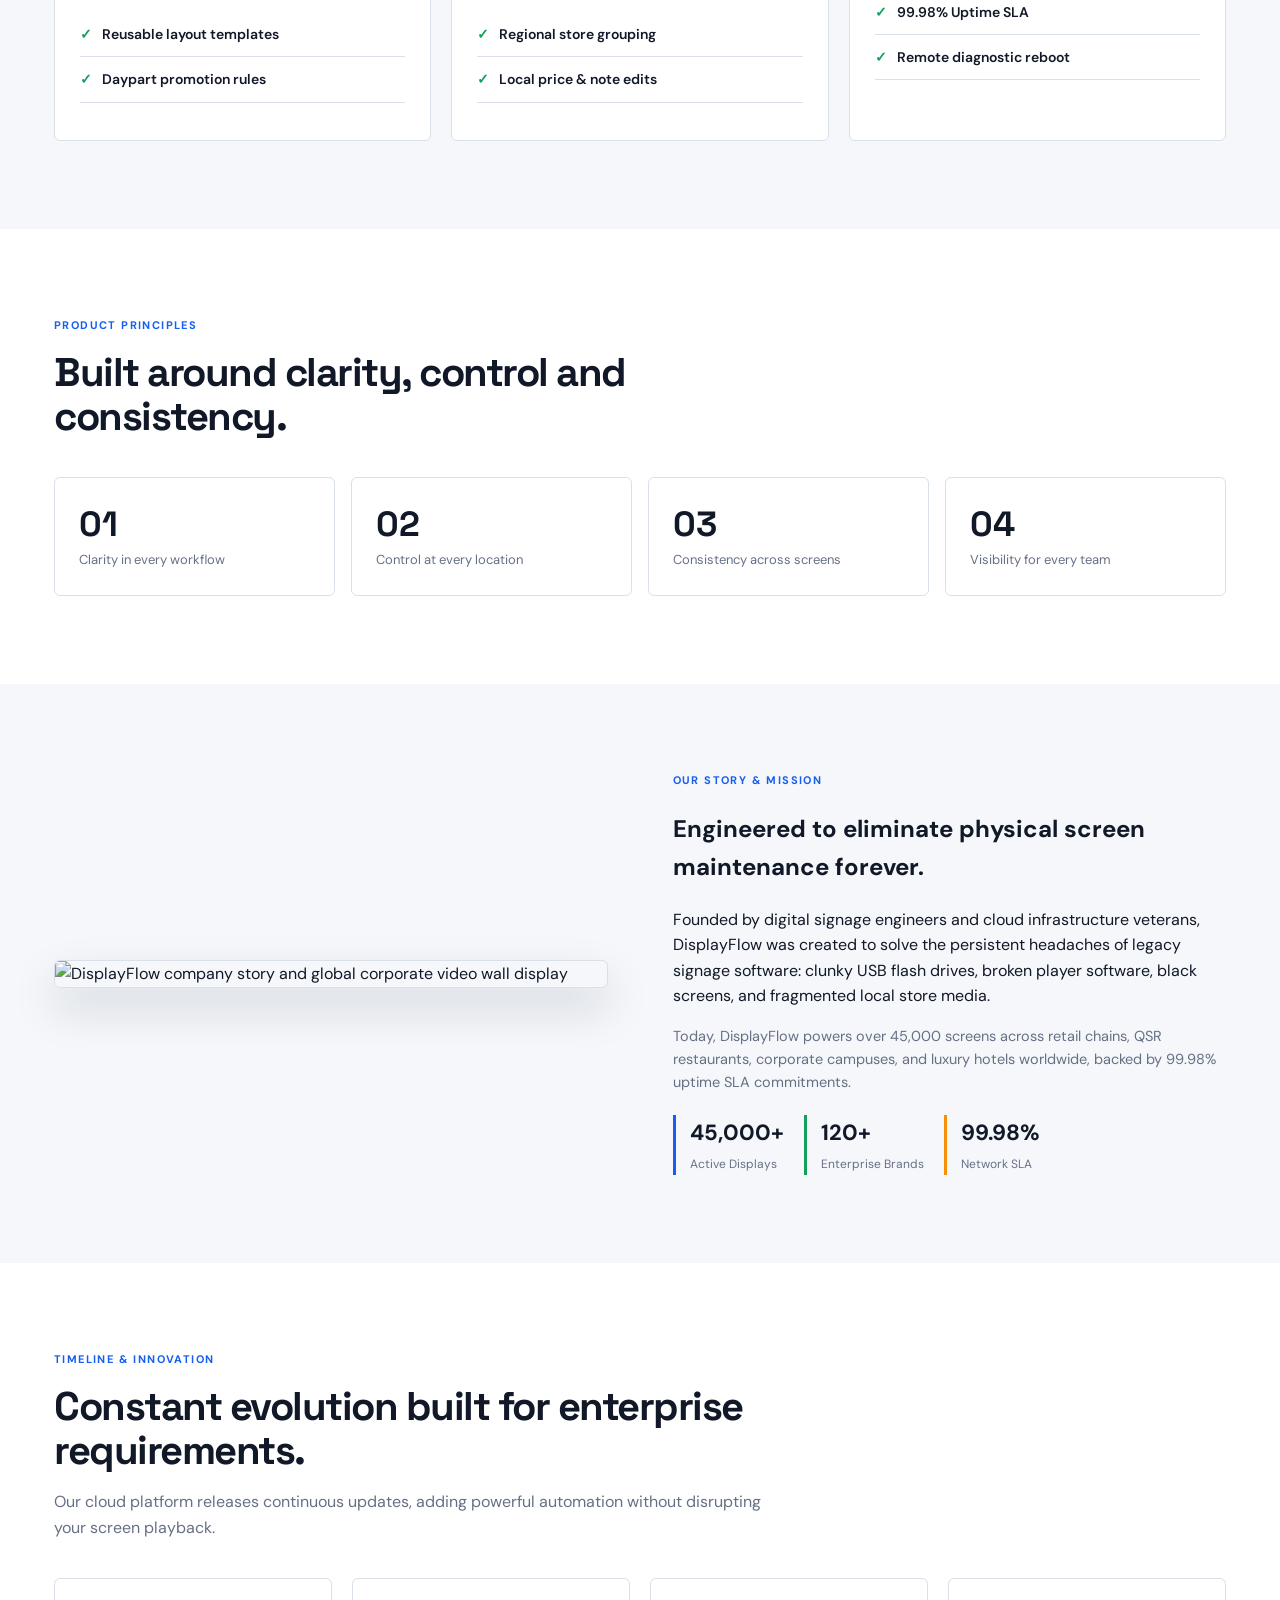
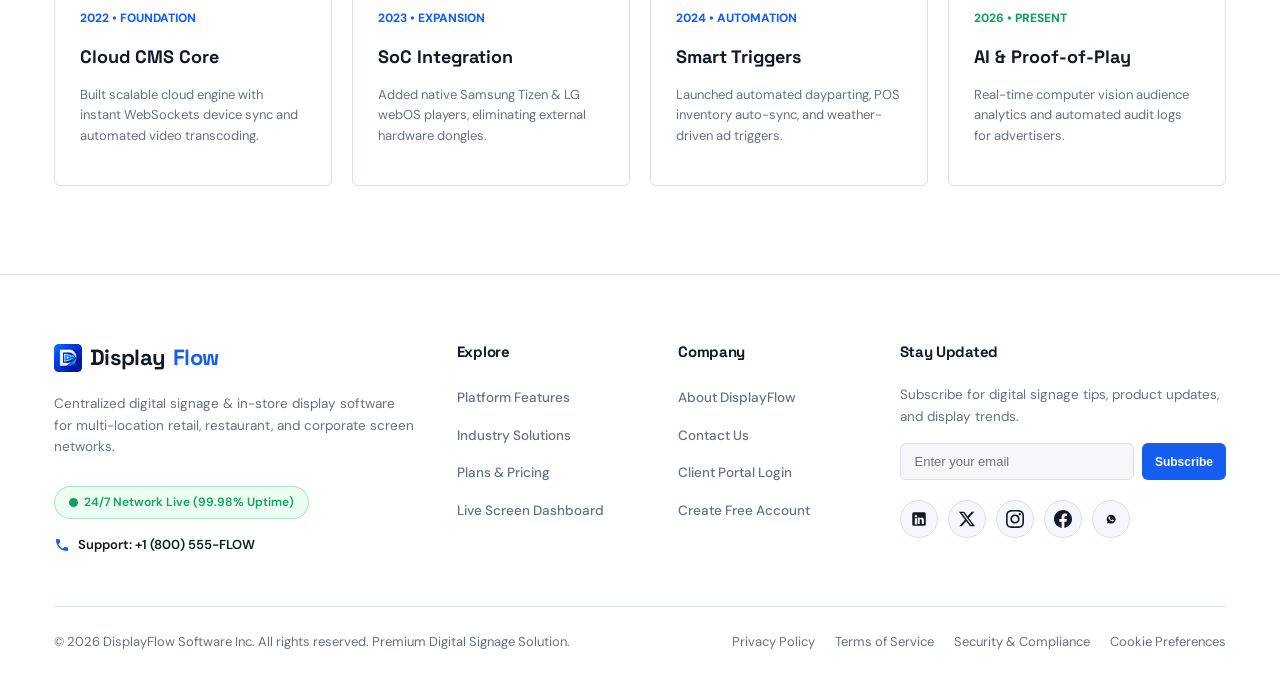
==== commit 0bbe3d47: "intfixesimagesadded" ====
--- a/about.html
+++ b/about.html
@@ -1,8 +1,78 @@
 <!doctype html><html lang="en"><head><meta charset="utf-8"><meta name="viewport" content="width=device-width,initial-scale=1"><meta name="description" content="DisplayFlow digital signage platform for content, playlists, scheduling and screen monitoring."><link rel="icon" href="assets/images/favicon.png"><title>About | DisplayFlow</title><link rel="stylesheet" href="assets/style.css"></head><body><div class="topbar"><div class="container"><span>Digital signage management, simplified.</span><span>Multi-location ready • Built for modern teams</span></div></div>
-<nav class="nav"><div class="container navin"><a href="index.html" class="logo"><img src="assets/images/favicon.png" alt="DisplayFlow Logo" class="logo-icon">Display<b>Flow</b></a><div class="navlinks"><a class="" href="index.html">Home</a><a class="" href="home-2.html">Home 2</a><a class="active" href="about.html">About</a><a class="" href="features.html">Features</a><a class="" href="industries.html">Industries</a><a class="" href="pricing.html">Pricing</a><a class="" href="contact.html">Contact</a></div><div class="navtools"><button class="toolbtn" id="rtl-toggle" aria-label="Toggle RTL">RTL</button><button class="toolbtn" id="theme-toggle" aria-label="Toggle theme">☾</button><a class="btn btn-light" href="login.html">Log-in</a><a class="btn btn-primary" href="dashboard.html">Dashboard</a></div><div class="mobile" id="mobile-menu">☰</div></div><div class="mobile-panel" id="mobile-panel"><a href="index.html">Home</a><a href="home-2.html">Home 2</a><a href="about.html">About</a><a href="features.html">Features</a><a href="industries.html">Industries</a><a href="pricing.html">Pricing</a><a href="contact.html">Contact</a><a href="login.html">Log-in</a><a href="dashboard.html">Dashboard</a></div></nav><main><section class="subhero"><div class="container"><div class="eyebrow">About DisplayFlow</div><h1>Digital signage without the operational mess.</h1><p>DisplayFlow is a reference SaaS concept for teams that need one dependable place to manage digital screens, content and campaigns across multiple locations.</p></div></section>
-<section class="section white"><div class="container split"><div><div class="eyebrow">Our approach</div><h2>Make complex screen networks feel simple.</h2><p>We focus on clear workflows: create content, organize it, schedule it, publish it and monitor the result. The interface is designed for marketers and operators, while still giving IT the visibility it needs.</p><ul class="checklist"><li>Clear ownership and permissions</li><li>Fast publishing workflows</li><li>Device health visibility</li><li>Scalable location management</li></ul></div><img src="assets/images/dashboard.svg" alt="DisplayFlow platform interface"></div></section>
-<section class="section"><div class="container"><div class="section-head"><div class="eyebrow">Why the model works</div><h2>One platform, three teams, one shared workflow.</h2></div><div class="cards"><div class="card"><h3>Marketing</h3><p>Own campaign content and messaging with reusable templates and scheduled publishing.</p></div><div class="card"><h3>Operations</h3><p>Organize locations and screen groups so local changes remain controlled and visible.</p></div><div class="card"><h3>IT</h3><p>Monitor status, troubleshoot devices and keep a reliable audit trail for network activity.</p></div></div></div></section>
-<section class="section white"><div class="container"><div class="section-head"><div class="eyebrow">Product principles</div><h2>Built around clarity, control and consistency.</h2></div><div class="stats"><div class="stat"><strong>01</strong><span>Clarity in every workflow</span></div><div class="stat"><strong>02</strong><span>Control at every location</span></div><div class="stat"><strong>03</strong><span>Consistency across screens</span></div><div class="stat"><strong>04</strong><span>Visibility for every team</span></div></div></div></section></main><footer class="footer">
+<nav class="nav"><div class="container navin"><a href="index.html" class="logo"><img src="assets/images/favicon.png" alt="DisplayFlow Logo" class="logo-icon">Display<b>Flow</b></a><div class="navlinks"><a class="" href="index.html">Home</a><a class="" href="home-2.html">Home 2</a><a class="active" href="about.html">About</a><a class="" href="features.html">Features</a><a class="" href="industries.html">Industries</a><a class="" href="pricing.html">Pricing</a><a class="" href="contact.html">Contact</a></div><div class="navtools"><button class="toolbtn" id="rtl-toggle" aria-label="Toggle RTL">RTL</button><button class="toolbtn" id="theme-toggle" aria-label="Toggle theme">☾</button><a class="btn btn-light" href="login.html">Log-in</a><a class="btn btn-primary" href="dashboard.html">Dashboard</a></div><div class="mobile" id="mobile-menu">☰</div></div><div class="mobile-panel" id="mobile-panel"><a href="index.html">Home</a><a href="home-2.html">Home 2</a><a href="about.html">About</a><a href="features.html">Features</a><a href="industries.html">Industries</a><a href="pricing.html">Pricing</a><a href="contact.html">Contact</a><a href="login.html">Log-in</a><a href="dashboard.html">Dashboard</a></div></nav><main><section class="subhero"><div class="container"><div class="eyebrow">About DisplayFlow</div><h1>Digital signage without the operational mess.</h1><p>DisplayFlow is an enterprise digital signage platform engineered for multi-location retail, restaurant, corporate, and hospitality networks that demand reliability, speed, and absolute clarity.</p></div></section>
+
+<!-- Section 1: Approach -->
+<section class="section white"><div class="container split"><div><div class="eyebrow">Our approach</div><h2>Make complex screen networks feel simple.</h2><p>We eliminate display downtime and workflow friction with simple, unified cloud tools: upload creative assets, organize location groups, automate daypart scheduling, and monitor network health with sub-second telemetry. Designed for marketers and store operators, backed by enterprise IT control.</p><ul class="checklist"><li>Granular user permissions and multi-store role controls</li><li>Fast, automated 4K publishing workflows</li><li>Real-time device health, CPU, and temperature telemetry</li><li>Scalable multi-site location and screen hierarchy</li><li>100% Offline player playback resiliency</li></ul></div><img src="https://images.pexels.com/photos/5444180/pexels-photo-5444180.jpeg?auto=compress&cs=tinysrgb&w=1800" alt="DisplayFlow simple unified screen network architecture" style="width:100%; border-radius:var(--radius); border:1px solid var(--line); box-shadow:var(--shadow-lg); height:340px; object-fit:cover;"></div></section>
+
+<!-- Section 2: Three Teams One Workflow -->
+<section class="section"><div class="container"><div class="section-head"><div class="eyebrow">Why the model works</div><h2>One platform, three teams, one shared workflow.</h2><p>Align marketing strategy, store operations, and IT security inside a single real-time platform.</p></div><div class="cards">
+<div class="card"><div class="icon" style="font-size:20px; width:44px; height:44px; margin-bottom:14px; display:inline-flex; align-items:center; justify-content:center; background:rgba(37,99,235,0.1); border-radius:10px;">📣</div><h3>Marketing Team</h3><p>Own campaign content and promotional messaging with reusable master templates, dynamic weather triggers, and automated scheduled publishing.</p><ul class="checklist" style="margin-top:10px; font-size:12.5px;"><li>Reusable layout templates</li><li>Daypart promotion rules</li></ul></div>
+<div class="card"><div class="icon" style="font-size:20px; width:44px; height:44px; margin-bottom:14px; display:inline-flex; align-items:center; justify-content:center; background:rgba(16,185,129,0.1); border-radius:10px;">⚙️</div><h3>Operations Team</h3><p>Organize store locations and regional screen groups so local store managers can edit approved zones while central brand guardrails stay locked.</p><ul class="checklist" style="margin-top:10px; font-size:12.5px;"><li>Regional store grouping</li><li>Local price & note edits</li></ul></div>
+<div class="card"><div class="icon" style="font-size:20px; width:44px; height:44px; margin-bottom:14px; display:inline-flex; align-items:center; justify-content:center; background:rgba(245,158,11,0.1); border-radius:10px;">🛡️</div><h3>IT & Engineering</h3><p>Monitor uptime 24/7, remotely reboot offline player nodes, enforce SSO authentication, and maintain a complete proof-of-play audit log.</p><ul class="checklist" style="margin-top:10px; font-size:12.5px;"><li>99.98% Uptime SLA</li><li>Remote diagnostic reboot</li></ul></div>
+</div></div></section>
+
+<!-- Section 3: Product Principles -->
+<section class="section white"><div class="container"><div class="section-head"><div class="eyebrow">Product principles</div><h2>Built around clarity, control and consistency.</h2></div><div class="stats"><div class="stat"><strong>01</strong><span>Clarity in every workflow</span></div><div class="stat"><strong>02</strong><span>Control at every location</span></div><div class="stat"><strong>03</strong><span>Consistency across screens</span></div><div class="stat"><strong>04</strong><span>Visibility for every team</span></div></div></div></section>
+
+<!-- Section 4: Our Story & Mission -->
+<section class="section">
+  <div class="container split">
+    <img src="https://images.pexels.com/photos/29708258/pexels-photo-29708258.jpeg?auto=compress&cs=tinysrgb&w=1800" alt="DisplayFlow company story and global corporate video wall display" style="width:100%; border-radius:var(--radius); border:1px solid var(--line); box-shadow:var(--shadow-lg);">
+    <div>
+      <div class="eyebrow">Our Story & Mission</div>
+      <h2>Engineered to eliminate physical screen maintenance forever.</h2>
+      <p>Founded by digital signage engineers and cloud infrastructure veterans, DisplayFlow was created to solve the persistent headaches of legacy signage software: clunky USB flash drives, broken player software, black screens, and fragmented local store media.</p>
+      <p style="margin-top:12px; font-size:14.5px; color:var(--muted);">Today, DisplayFlow powers over 45,000 screens across retail chains, QSR restaurants, corporate campuses, and luxury hotels worldwide, backed by 99.98% uptime SLA commitments.</p>
+      <div style="display:flex; gap:20px; margin-top:20px;">
+        <div style="border-left:3px solid var(--blue); padding-left:14px;">
+          <h4 style="margin:0; font-size:22px; color:var(--ink);">45,000+</h4>
+          <span style="font-size:12px; color:var(--muted);">Active Displays</span>
+        </div>
+        <div style="border-left:3px solid var(--green); padding-left:14px;">
+          <h4 style="margin:0; font-size:22px; color:var(--ink);">120+</h4>
+          <span style="font-size:12px; color:var(--muted);">Enterprise Brands</span>
+        </div>
+        <div style="border-left:3px solid var(--amber); padding-left:14px;">
+          <h4 style="margin:0; font-size:22px; color:var(--ink);">99.98%</h4>
+          <span style="font-size:12px; color:var(--muted);">Network SLA</span>
+        </div>
+      </div>
+    </div>
+  </div>
+</section>
+
+<!-- Section 5: Milestones & Roadmap -->
+<section class="section white">
+  <div class="container">
+    <div class="section-head">
+      <div class="eyebrow">Timeline & Innovation</div>
+      <h2>Constant evolution built for enterprise requirements.</h2>
+      <p>Our cloud platform releases continuous updates, adding powerful automation without disrupting your screen playback.</p>
+    </div>
+    <div class="cards" style="grid-template-columns: repeat(4, 1fr);">
+      <div class="card">
+        <span style="font-size:12px; font-weight:800; color:var(--blue);">2022 • FOUNDATION</span>
+        <h3 style="font-size:18px;">Cloud CMS Core</h3>
+        <p style="font-size:13px;">Built scalable cloud engine with instant WebSockets device sync and automated video transcoding.</p>
+      </div>
+      <div class="card">
+        <span style="font-size:12px; font-weight:800; color:var(--blue);">2023 • EXPANSION</span>
+        <h3 style="font-size:18px;">SoC Integration</h3>
+        <p style="font-size:13px;">Added native Samsung Tizen & LG webOS players, eliminating external hardware dongles.</p>
+      </div>
+      <div class="card">
+        <span style="font-size:12px; font-weight:800; color:var(--blue);">2024 • AUTOMATION</span>
+        <h3 style="font-size:18px;">Smart Triggers</h3>
+        <p style="font-size:13px;">Launched automated dayparting, POS inventory auto-sync, and weather-driven ad triggers.</p>
+      </div>
+      <div class="card">
+        <span style="font-size:12px; font-weight:800; color:var(--green);">2026 • PRESENT</span>
+        <h3 style="font-size:18px;">AI & Proof-of-Play</h3>
+        <p style="font-size:13px;">Real-time computer vision audience analytics and automated audit logs for advertisers.</p>
+      </div>
+    </div>
+  </div>
+</section></main><footer class="footer">
   <div class="container">
     <div class="footer-grid">
       <div class="footer-col">
--- a/assets/style.css
+++ b/assets/style.css
@@ -197,19 +197,21 @@
 }
 .social-icons {
   display: flex;
-  gap: 12px;
-  align-items: center;
+  gap: 10px;
+  align-items: center;
+  flex-wrap: wrap;
 }
 .social-icon {
-  width: 36px;
-  height: 36px;
+  width: 38px;
+  height: 38px;
   border-radius: 50%;
   background: var(--paper);
   border: 1px solid var(--line);
   display: grid;
   place-items: center;
-  color: var(--muted);
+  color: var(--ink);
   transition: var(--transition);
+  flex-shrink: 0;
 }
 .social-icon svg { width: 18px; height: 18px; fill: currentColor; }
 .social-icon:hover {
@@ -217,6 +219,7 @@
   color: #ffffff;
   border-color: var(--blue);
   transform: translateY(-2px);
+  box-shadow: 0 4px 10px rgba(21, 94, 239, 0.3);
 }
 
 /* Footer Bottom Bar */
@@ -955,13 +958,77 @@
 .cta h2 { font-family: 'Space Grotesk', sans-serif; font-size: 36px; margin: 0; color: var(--ink); }
 
 /* Pricing & Form Preservation */
-.pricing { display: grid; grid-template-columns: repeat(3, 1fr); gap: 20px; }
-.price { background: var(--card); border: 1px solid var(--line); padding: 28px; border-radius: var(--radius); position: relative; }
+.pricing { display: grid; grid-template-columns: repeat(3, 1fr); gap: 24px; align-items: stretch; }
+.price { 
+  background: var(--card); 
+  border: 1px solid var(--line); 
+  padding: 32px 28px; 
+  border-radius: var(--radius); 
+  position: relative; 
+  display: flex; 
+  flex-direction: column; 
+  justify-content: space-between; 
+  height: 100%;
+}
 .price.featured { border: 2px solid var(--blue); }
 .badge { position: absolute; top: -12px; right: 16px; background: var(--blue); color: #fff; padding: 4px 10px; font-size: 11px; font-weight: 700; border-radius: 12px; }
 .amount { font: 700 38px 'Space Grotesk', sans-serif; margin: 14px 0; color: var(--ink); }
 .amount small { font: 14px 'DM Sans', sans-serif; color: var(--muted); }
-.price ul { padding: 0; list-style: none; color: var(--muted); font-size: 14px; line-height: 2.15; }
+.price ul { 
+  padding: 0; 
+  list-style: none; 
+  color: var(--muted); 
+  font-size: 14px; 
+  line-height: 2.15; 
+  flex-grow: 1; 
+  margin-bottom: 24px; 
+}
+.price .btn-block, .price .btn {
+  margin-top: auto;
+}
+
+/* Feature Comparison Table Styles */
+.table {
+  background: var(--card);
+  border: 1px solid var(--line);
+  border-radius: var(--radius);
+  overflow: hidden;
+  box-shadow: var(--shadow);
+}
+.thead {
+  display: grid;
+  grid-template-columns: 2fr 1fr 1fr 1fr;
+  padding: 16px 24px;
+  background: var(--paper);
+  border-bottom: 1px solid var(--line);
+  font-weight: 700;
+  font-size: 14px;
+  color: var(--ink);
+}
+.trow {
+  display: grid;
+  grid-template-columns: 2fr 1fr 1fr 1fr;
+  padding: 16px 24px;
+  border-bottom: 1px solid var(--line);
+  align-items: center;
+  font-size: 14px;
+  color: var(--ink);
+  transition: var(--transition);
+}
+.trow:last-child {
+  border-bottom: none;
+}
+.trow:hover {
+  background: rgba(37, 99, 235, 0.03);
+}
+.trow span.center, .thead span.center {
+  text-align: center;
+  display: block;
+}
+.trow span.center {
+  color: var(--blue);
+  font-weight: 700;
+}
 
 .form-layout { display: grid; grid-template-columns: 1fr 1fr; gap: 40px; }
 .formbox { background: var(--card); border: 1px solid var(--line); border-radius: var(--radius); padding: 30px; }
@@ -997,7 +1064,7 @@
   .mobile-panel.open { display: block; }
   .mobile-panel a { display: block; padding: 10px 0; font-weight: 700; font-size: 14px; color: var(--ink); }
   
-  .hero-grid, .split, .form-layout, .dash-split-2 { grid-template-columns: 1fr; }
+  .hero-grid, .split, .form-layout, .dash-split-2, .contact-main-grid { grid-template-columns: 1fr; }
   .hero h1 { font-size: 42px; }
   .cards, .pricing, .image-grid { grid-template-columns: 1fr 1fr; }
   
@@ -1025,6 +1092,7 @@
   .hero { padding-top: 50px; }
   .hero h1 { font-size: 34px; }
   .cards, .pricing, .image-grid, .stats, .kpi-grid, .location-grid, .footer-grid, .footergrid { grid-template-columns: 1fr; }
+  .thead, .trow { grid-template-columns: 1.4fr 1fr 1fr 1fr; padding: 10px 12px; font-size: 11.5px; }
   .social-auth-grid { grid-template-columns: 1fr; }
   .cta-box { flex-direction: column; align-items: flex-start; }
   .cta h2 { font-size: 28px; }
@@ -1033,3 +1101,236 @@
   .timeline::before { display: none; }
   .timeline-step { flex-direction: row; align-items: center; gap: 12px; text-align: left; }
 }
+
+/* Back to Top Floating Button */
+.back-to-top {
+  position: fixed;
+  bottom: 28px;
+  right: 28px;
+  width: 44px;
+  height: 44px;
+  border-radius: 50%;
+  background: var(--blue);
+  color: #ffffff;
+  border: 1px solid rgba(255, 255, 255, 0.2);
+  display: flex;
+  align-items: center;
+  justify-content: center;
+  font-size: 18px;
+  cursor: pointer;
+  box-shadow: 0 8px 24px rgba(21, 94, 239, 0.35);
+  opacity: 0;
+  visibility: hidden;
+  transform: translateY(12px) scale(0.9);
+  transition: all 0.3s cubic-bezier(0.16, 1, 0.3, 1);
+  z-index: 999;
+}
+.back-to-top.visible {
+  opacity: 1;
+  visibility: visible;
+  transform: translateY(0) scale(1);
+}
+.back-to-top:hover {
+  background: var(--blue-hover);
+  transform: translateY(-3px) scale(1.05);
+  box-shadow: 0 12px 28px rgba(21, 94, 239, 0.45);
+}
+.back-to-top svg { width: 20px; height: 20px; fill: currentColor; }
+
+/* Enhanced Card & Feature Image Container */
+.card-img {
+  width: 100%;
+  height: 180px;
+  object-fit: cover;
+  border-radius: var(--radius);
+  margin-bottom: 16px;
+  background: var(--paper);
+  border: 1px solid var(--line);
+}
+
+/* Redesigned Pricing Component */
+.pricing-header-redesign {
+  text-align: center;
+  max-width: 640px;
+  margin: 0 auto 36px;
+}
+.pricing-toggle-wrap {
+  display: inline-flex;
+  align-items: center;
+  gap: 12px;
+  background: var(--paper);
+  padding: 6px 12px;
+  border-radius: 30px;
+  border: 1px solid var(--line);
+  margin-top: 18px;
+  font-weight: 700;
+  font-size: 13px;
+}
+.pricing-toggle-wrap .discount-badge {
+  background: var(--green-bg);
+  color: var(--green);
+  font-size: 11px;
+  padding: 2px 8px;
+  border-radius: 12px;
+  border: 1px solid rgba(18, 160, 92, 0.3);
+}
+
+/* Contact Page Layout Redesign */
+.contact-main-grid {
+  display: grid;
+  grid-template-columns: 1fr 1.1fr;
+  gap: 36px;
+  align-items: start;
+}
+.contact-info-panel {
+  background: var(--card);
+  border: 1px solid var(--line);
+  border-radius: var(--radius);
+  padding: 32px;
+  box-shadow: var(--shadow);
+}
+.contact-info-panel h2 {
+  font-family: 'Space Grotesk', sans-serif;
+  font-size: 26px;
+  margin: 8px 0 12px;
+  color: var(--ink);
+}
+.demo-benefits-grid {
+  display: grid;
+  grid-template-columns: 1fr 1fr;
+  gap: 12px;
+  margin: 20px 0;
+}
+.benefit-chip {
+  display: flex;
+  align-items: center;
+  gap: 10px;
+  background: var(--paper);
+  padding: 10px 12px;
+  border-radius: var(--radius-sm);
+  border: 1px solid var(--line);
+}
+.benefit-chip .icon {
+  font-size: 18px;
+}
+.benefit-chip strong {
+  display: block;
+  font-size: 12.5px;
+  color: var(--ink);
+}
+.benefit-chip span {
+  font-size: 11px;
+  color: var(--muted);
+}
+.contact-channels-box {
+  background: var(--paper);
+  border: 1px solid var(--line);
+  border-radius: var(--radius-sm);
+  padding: 18px;
+  display: flex;
+  flex-direction: column;
+  gap: 14px;
+  margin-top: 16px;
+}
+.c-channel {
+  display: flex;
+  align-items: flex-start;
+  gap: 12px;
+}
+.c-channel .c-icon {
+  font-size: 16px;
+  margin-top: 2px;
+}
+.c-channel strong {
+  display: block;
+  font-size: 13px;
+  color: var(--ink);
+}
+.c-channel span {
+  font-size: 12px;
+  color: var(--muted);
+}
+.c-channel a {
+  color: var(--blue);
+  font-weight: 600;
+}
+.real-map-wrapper {
+  background: var(--card);
+  border: 1px solid var(--line);
+  border-radius: var(--radius);
+  overflow: hidden;
+  box-shadow: var(--shadow-lg);
+  min-height: 380px;
+}
+.btn-block-contact {
+  width: 100%;
+  margin-top: 12px;
+  justify-content: center;
+  display: flex;
+}
+}
+
+.btn-block-contact {
+  width: 100%;
+  padding: 14px;
+  font-size: 14px;
+  text-align: center;
+  justify-content: center;
+}
+
+/* Dashboard Welcome Banner */
+.dash-welcome-banner {
+  background: linear-gradient(135deg, var(--blue) 0%, #0d4dcc 100%);
+  color: #ffffff;
+  padding: 24px 28px;
+  border-radius: 10px;
+  margin-bottom: 28px;
+  display: flex;
+  align-items: center;
+  justify-content: space-between;
+  box-shadow: 0 8px 20px rgba(21, 94, 239, 0.25);
+}
+.dash-welcome-banner h2 {
+  font-family: 'Space Grotesk', sans-serif;
+  font-size: 22px;
+  margin: 0 0 6px;
+  color: #ffffff !important;
+}
+.dash-welcome-banner p {
+  margin: 0;
+  font-size: 14px;
+  opacity: 0.9;
+  color: #eff4ff !important;
+}
+
+/* Features Showcase Layout */
+.feature-hero-grid {
+  display: grid;
+  grid-template-columns: repeat(3, 1fr);
+  gap: 24px;
+  margin-top: 24px;
+}
+.feature-hero-card {
+  background: var(--card);
+  border: 1px solid var(--line);
+  border-radius: var(--radius);
+  padding: 28px;
+  transition: var(--transition);
+}
+.feature-hero-card:hover {
+  border-color: var(--blue);
+  transform: translateY(-4px);
+  box-shadow: var(--shadow);
+}
+.feature-hero-card .f-tag {
+  display: inline-block;
+  font-size: 11px;
+  font-weight: 800;
+  text-transform: uppercase;
+  letter-spacing: 0.5px;
+  color: var(--blue);
+  background: var(--blue-light);
+  padding: 4px 10px;
+  border-radius: 12px;
+  margin-bottom: 12px;
+}
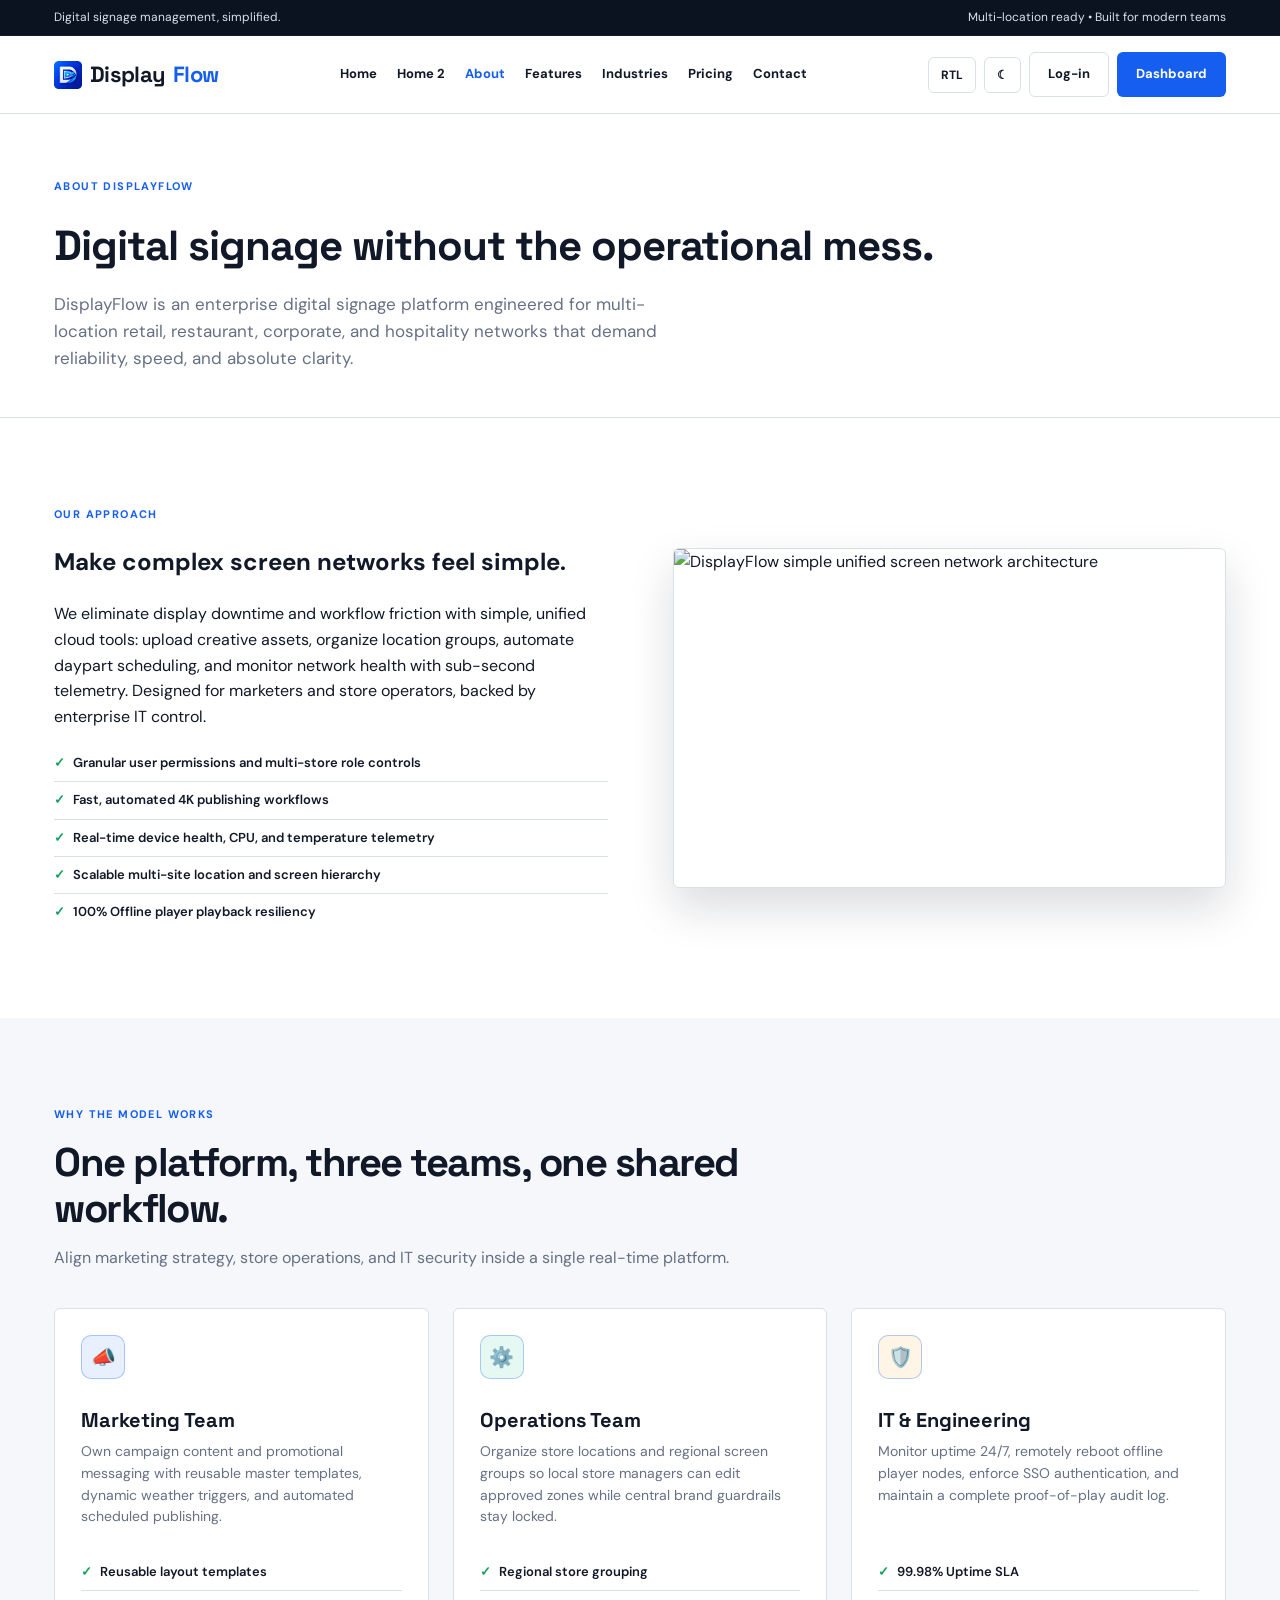
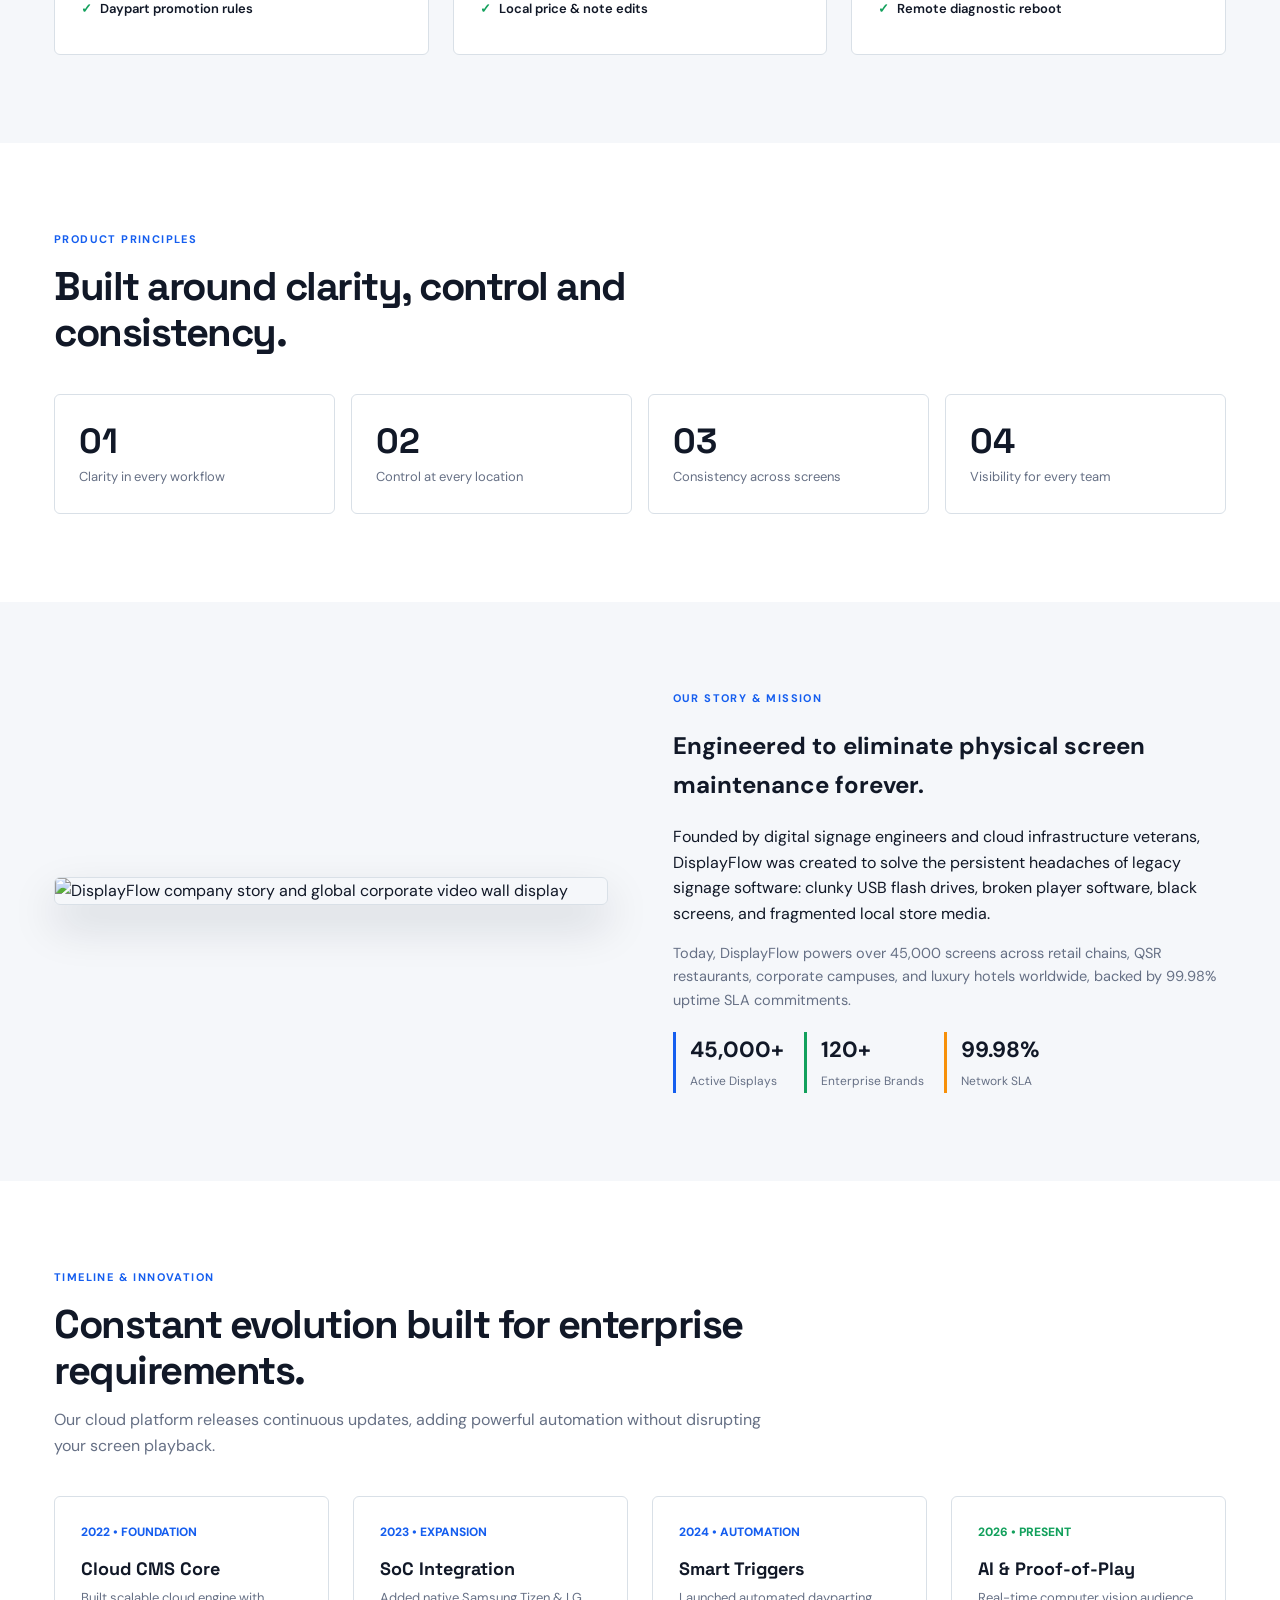
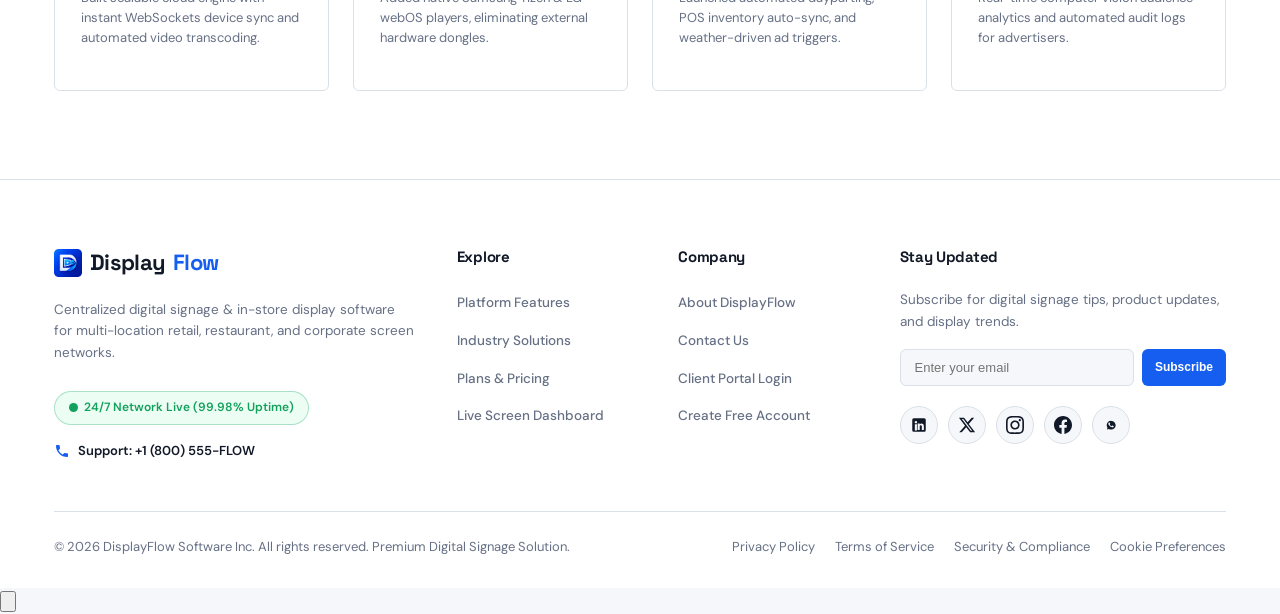
==== commit 03d190f2: "intfixes" ====
--- a/about.html
+++ b/about.html
@@ -1,149 +1,318 @@
-<!doctype html><html lang="en"><head><meta charset="utf-8"><meta name="viewport" content="width=device-width,initial-scale=1"><meta name="description" content="DisplayFlow digital signage platform for content, playlists, scheduling and screen monitoring."><link rel="icon" href="assets/images/favicon.png"><title>About | DisplayFlow</title><link rel="stylesheet" href="assets/style.css"></head><body><div class="topbar"><div class="container"><span>Digital signage management, simplified.</span><span>Multi-location ready • Built for modern teams</span></div></div>
-<nav class="nav"><div class="container navin"><a href="index.html" class="logo"><img src="assets/images/favicon.png" alt="DisplayFlow Logo" class="logo-icon">Display<b>Flow</b></a><div class="navlinks"><a class="" href="index.html">Home</a><a class="" href="home-2.html">Home 2</a><a class="active" href="about.html">About</a><a class="" href="features.html">Features</a><a class="" href="industries.html">Industries</a><a class="" href="pricing.html">Pricing</a><a class="" href="contact.html">Contact</a></div><div class="navtools"><button class="toolbtn" id="rtl-toggle" aria-label="Toggle RTL">RTL</button><button class="toolbtn" id="theme-toggle" aria-label="Toggle theme">☾</button><a class="btn btn-light" href="login.html">Log-in</a><a class="btn btn-primary" href="dashboard.html">Dashboard</a></div><div class="mobile" id="mobile-menu">☰</div></div><div class="mobile-panel" id="mobile-panel"><a href="index.html">Home</a><a href="home-2.html">Home 2</a><a href="about.html">About</a><a href="features.html">Features</a><a href="industries.html">Industries</a><a href="pricing.html">Pricing</a><a href="contact.html">Contact</a><a href="login.html">Log-in</a><a href="dashboard.html">Dashboard</a></div></nav><main><section class="subhero"><div class="container"><div class="eyebrow">About DisplayFlow</div><h1>Digital signage without the operational mess.</h1><p>DisplayFlow is an enterprise digital signage platform engineered for multi-location retail, restaurant, corporate, and hospitality networks that demand reliability, speed, and absolute clarity.</p></div></section>
-
-<!-- Section 1: Approach -->
-<section class="section white"><div class="container split"><div><div class="eyebrow">Our approach</div><h2>Make complex screen networks feel simple.</h2><p>We eliminate display downtime and workflow friction with simple, unified cloud tools: upload creative assets, organize location groups, automate daypart scheduling, and monitor network health with sub-second telemetry. Designed for marketers and store operators, backed by enterprise IT control.</p><ul class="checklist"><li>Granular user permissions and multi-store role controls</li><li>Fast, automated 4K publishing workflows</li><li>Real-time device health, CPU, and temperature telemetry</li><li>Scalable multi-site location and screen hierarchy</li><li>100% Offline player playback resiliency</li></ul></div><img src="https://images.pexels.com/photos/5444180/pexels-photo-5444180.jpeg?auto=compress&cs=tinysrgb&w=1800" alt="DisplayFlow simple unified screen network architecture" style="width:100%; border-radius:var(--radius); border:1px solid var(--line); box-shadow:var(--shadow-lg); height:340px; object-fit:cover;"></div></section>
-
-<!-- Section 2: Three Teams One Workflow -->
-<section class="section"><div class="container"><div class="section-head"><div class="eyebrow">Why the model works</div><h2>One platform, three teams, one shared workflow.</h2><p>Align marketing strategy, store operations, and IT security inside a single real-time platform.</p></div><div class="cards">
-<div class="card"><div class="icon" style="font-size:20px; width:44px; height:44px; margin-bottom:14px; display:inline-flex; align-items:center; justify-content:center; background:rgba(37,99,235,0.1); border-radius:10px;">📣</div><h3>Marketing Team</h3><p>Own campaign content and promotional messaging with reusable master templates, dynamic weather triggers, and automated scheduled publishing.</p><ul class="checklist" style="margin-top:10px; font-size:12.5px;"><li>Reusable layout templates</li><li>Daypart promotion rules</li></ul></div>
-<div class="card"><div class="icon" style="font-size:20px; width:44px; height:44px; margin-bottom:14px; display:inline-flex; align-items:center; justify-content:center; background:rgba(16,185,129,0.1); border-radius:10px;">⚙️</div><h3>Operations Team</h3><p>Organize store locations and regional screen groups so local store managers can edit approved zones while central brand guardrails stay locked.</p><ul class="checklist" style="margin-top:10px; font-size:12.5px;"><li>Regional store grouping</li><li>Local price & note edits</li></ul></div>
-<div class="card"><div class="icon" style="font-size:20px; width:44px; height:44px; margin-bottom:14px; display:inline-flex; align-items:center; justify-content:center; background:rgba(245,158,11,0.1); border-radius:10px;">🛡️</div><h3>IT & Engineering</h3><p>Monitor uptime 24/7, remotely reboot offline player nodes, enforce SSO authentication, and maintain a complete proof-of-play audit log.</p><ul class="checklist" style="margin-top:10px; font-size:12.5px;"><li>99.98% Uptime SLA</li><li>Remote diagnostic reboot</li></ul></div>
-</div></div></section>
-
-<!-- Section 3: Product Principles -->
-<section class="section white"><div class="container"><div class="section-head"><div class="eyebrow">Product principles</div><h2>Built around clarity, control and consistency.</h2></div><div class="stats"><div class="stat"><strong>01</strong><span>Clarity in every workflow</span></div><div class="stat"><strong>02</strong><span>Control at every location</span></div><div class="stat"><strong>03</strong><span>Consistency across screens</span></div><div class="stat"><strong>04</strong><span>Visibility for every team</span></div></div></div></section>
-
-<!-- Section 4: Our Story & Mission -->
-<section class="section">
-  <div class="container split">
-    <img src="https://images.pexels.com/photos/29708258/pexels-photo-29708258.jpeg?auto=compress&cs=tinysrgb&w=1800" alt="DisplayFlow company story and global corporate video wall display" style="width:100%; border-radius:var(--radius); border:1px solid var(--line); box-shadow:var(--shadow-lg);">
-    <div>
-      <div class="eyebrow">Our Story & Mission</div>
-      <h2>Engineered to eliminate physical screen maintenance forever.</h2>
-      <p>Founded by digital signage engineers and cloud infrastructure veterans, DisplayFlow was created to solve the persistent headaches of legacy signage software: clunky USB flash drives, broken player software, black screens, and fragmented local store media.</p>
-      <p style="margin-top:12px; font-size:14.5px; color:var(--muted);">Today, DisplayFlow powers over 45,000 screens across retail chains, QSR restaurants, corporate campuses, and luxury hotels worldwide, backed by 99.98% uptime SLA commitments.</p>
-      <div style="display:flex; gap:20px; margin-top:20px;">
-        <div style="border-left:3px solid var(--blue); padding-left:14px;">
-          <h4 style="margin:0; font-size:22px; color:var(--ink);">45,000+</h4>
-          <span style="font-size:12px; color:var(--muted);">Active Displays</span>
-        </div>
-        <div style="border-left:3px solid var(--green); padding-left:14px;">
-          <h4 style="margin:0; font-size:22px; color:var(--ink);">120+</h4>
-          <span style="font-size:12px; color:var(--muted);">Enterprise Brands</span>
-        </div>
-        <div style="border-left:3px solid var(--amber); padding-left:14px;">
-          <h4 style="margin:0; font-size:22px; color:var(--ink);">99.98%</h4>
-          <span style="font-size:12px; color:var(--muted);">Network SLA</span>
-        </div>
-      </div>
+<!doctype html>
+<html lang="en">
+
+<head>
+  <meta charset="utf-8">
+  <meta name="viewport" content="width=device-width,initial-scale=1">
+  <meta name="description"
+    content="DisplayFlow digital signage platform for content, playlists, scheduling and screen monitoring.">
+  <link rel="icon" href="assets/images/favicon.png">
+  <title>About | DisplayFlow</title>
+  <link rel="stylesheet" href="assets/style.css">
+</head>
+
+<body>
+  <div class="topbar">
+    <div class="container"><span>Digital signage management, simplified.</span><span>Multi-location ready • Built for
+        modern teams</span></div>
+  </div>
+  <nav class="nav">
+    <div class="container navin"><a href="index.html" class="logo"><img src="assets/images/favicon.png"
+          alt="DisplayFlow Logo" class="logo-icon">Display<b>Flow</b></a>
+      <div class="navlinks"><a class="" href="index.html">Home</a><a class="" href="home-2.html">Home 2</a><a
+          class="active" href="about.html">About</a><a class="" href="features.html">Features</a><a class=""
+          href="industries.html">Industries</a><a class="" href="pricing.html">Pricing</a><a class=""
+          href="contact.html">Contact</a></div>
+      <div class="navtools"><button class="toolbtn" id="rtl-toggle" aria-label="Toggle RTL">RTL</button><button
+          class="toolbtn" id="theme-toggle" aria-label="Toggle theme">☾</button><a class="btn btn-light"
+          href="login.html">Log-in</a><a class="btn btn-primary" href="dashboard.html">Dashboard</a></div>
+      <div class="mobile" id="mobile-menu">☰</div>
     </div>
-  </div>
-</section>
-
-<!-- Section 5: Milestones & Roadmap -->
-<section class="section white">
-  <div class="container">
-    <div class="section-head">
-      <div class="eyebrow">Timeline & Innovation</div>
-      <h2>Constant evolution built for enterprise requirements.</h2>
-      <p>Our cloud platform releases continuous updates, adding powerful automation without disrupting your screen playback.</p>
+    <div class="mobile-panel" id="mobile-panel">
+      <div class="mobile-nav-links">
+        <a href="index.html">Home</a>
+        <a href="home-2.html">Home 2</a>
+        <a class="active" href="about.html">About</a>
+        <a href="features.html">Features</a>
+        <a href="industries.html">Industries</a>
+        <a href="pricing.html">Pricing</a>
+        <a href="contact.html">Contact</a>
+      </div>
+      <div class="mobile-tools-row">
+        <button class="toolbtn rtl-toggle-btn" aria-label="Toggle RTL">RTL</button>
+        <button class="toolbtn theme-toggle-btn" aria-label="Toggle theme">☾ Theme</button>
+      </div>
+      <div class="mobile-actions-row">
+        <a class="btn btn-light" href="login.html">Log-in</a>
+        <a class="btn btn-primary" href="dashboard.html">Dashboard</a>
+      </div>
     </div>
-    <div class="cards" style="grid-template-columns: repeat(4, 1fr);">
-      <div class="card">
-        <span style="font-size:12px; font-weight:800; color:var(--blue);">2022 • FOUNDATION</span>
-        <h3 style="font-size:18px;">Cloud CMS Core</h3>
-        <p style="font-size:13px;">Built scalable cloud engine with instant WebSockets device sync and automated video transcoding.</p>
-      </div>
-      <div class="card">
-        <span style="font-size:12px; font-weight:800; color:var(--blue);">2023 • EXPANSION</span>
-        <h3 style="font-size:18px;">SoC Integration</h3>
-        <p style="font-size:13px;">Added native Samsung Tizen & LG webOS players, eliminating external hardware dongles.</p>
-      </div>
-      <div class="card">
-        <span style="font-size:12px; font-weight:800; color:var(--blue);">2024 • AUTOMATION</span>
-        <h3 style="font-size:18px;">Smart Triggers</h3>
-        <p style="font-size:13px;">Launched automated dayparting, POS inventory auto-sync, and weather-driven ad triggers.</p>
-      </div>
-      <div class="card">
-        <span style="font-size:12px; font-weight:800; color:var(--green);">2026 • PRESENT</span>
-        <h3 style="font-size:18px;">AI & Proof-of-Play</h3>
-        <p style="font-size:13px;">Real-time computer vision audience analytics and automated audit logs for advertisers.</p>
+  </nav>
+  <main>
+    <section class="subhero">
+      <div class="container">
+        <div class="eyebrow">About DisplayFlow</div>
+        <h1>Digital signage without the operational mess.</h1>
+        <p>DisplayFlow is an enterprise digital signage platform engineered for multi-location retail, restaurant,
+          corporate, and hospitality networks that demand reliability, speed, and absolute clarity.</p>
+      </div>
+    </section>
+
+    <!-- Section 1: Approach -->
+    <section class="section white">
+      <div class="container split">
+        <div>
+          <div class="eyebrow">Our approach</div>
+          <h2>Make complex screen networks feel simple.</h2>
+          <p>We eliminate display downtime and workflow friction with simple, unified cloud tools: upload creative
+            assets, organize location groups, automate daypart scheduling, and monitor network health with sub-second
+            telemetry. Designed for marketers and store operators, backed by enterprise IT control.</p>
+          <ul class="checklist">
+            <li>Granular user permissions and multi-store role controls</li>
+            <li>Fast, automated 4K publishing workflows</li>
+            <li>Real-time device health, CPU, and temperature telemetry</li>
+            <li>Scalable multi-site location and screen hierarchy</li>
+            <li>100% Offline player playback resiliency</li>
+          </ul>
+        </div><img
+          src="https://images.pexels.com/photos/5444180/pexels-photo-5444180.jpeg?auto=compress&cs=tinysrgb&w=1800"
+          alt="DisplayFlow simple unified screen network architecture"
+          style="width:100%; border-radius:var(--radius); border:1px solid var(--line); box-shadow:var(--shadow-lg); height:340px; object-fit:cover;">
+      </div>
+    </section>
+
+    <!-- Section 2: Three Teams One Workflow -->
+    <section class="section">
+      <div class="container">
+        <div class="section-head">
+          <div class="eyebrow">Why the model works</div>
+          <h2>One platform, three teams, one shared workflow.</h2>
+          <p>Align marketing strategy, store operations, and IT security inside a single real-time platform.</p>
+        </div>
+        <div class="cards">
+          <div class="card">
+            <div class="icon"
+              style="font-size:20px; width:44px; height:44px; margin-bottom:14px; display:inline-flex; align-items:center; justify-content:center; background:rgba(37,99,235,0.1); border-radius:10px;">
+              📣</div>
+            <h3>Marketing Team</h3>
+            <p>Own campaign content and promotional messaging with reusable master templates, dynamic weather triggers,
+              and automated scheduled publishing.</p>
+            <ul class="checklist" style="margin-top:10px; font-size:12.5px;">
+              <li>Reusable layout templates</li>
+              <li>Daypart promotion rules</li>
+            </ul>
+          </div>
+          <div class="card">
+            <div class="icon"
+              style="font-size:20px; width:44px; height:44px; margin-bottom:14px; display:inline-flex; align-items:center; justify-content:center; background:rgba(16,185,129,0.1); border-radius:10px;">
+              ⚙️</div>
+            <h3>Operations Team</h3>
+            <p>Organize store locations and regional screen groups so local store managers can edit approved zones while
+              central brand guardrails stay locked.</p>
+            <ul class="checklist" style="margin-top:10px; font-size:12.5px;">
+              <li>Regional store grouping</li>
+              <li>Local price & note edits</li>
+            </ul>
+          </div>
+          <div class="card">
+            <div class="icon"
+              style="font-size:20px; width:44px; height:44px; margin-bottom:14px; display:inline-flex; align-items:center; justify-content:center; background:rgba(245,158,11,0.1); border-radius:10px;">
+              🛡️</div>
+            <h3>IT & Engineering</h3>
+            <p>Monitor uptime 24/7, remotely reboot offline player nodes, enforce SSO authentication, and maintain a
+              complete proof-of-play audit log.</p>
+            <ul class="checklist" style="margin-top:10px; font-size:12.5px;">
+              <li>99.98% Uptime SLA</li>
+              <li>Remote diagnostic reboot</li>
+            </ul>
+          </div>
+        </div>
+      </div>
+    </section>
+
+    <!-- Section 3: Product Principles -->
+    <section class="section white">
+      <div class="container">
+        <div class="section-head">
+          <div class="eyebrow">Product principles</div>
+          <h2>Built around clarity, control and consistency.</h2>
+        </div>
+        <div class="stats">
+          <div class="stat"><strong>01</strong><span>Clarity in every workflow</span></div>
+          <div class="stat"><strong>02</strong><span>Control at every location</span></div>
+          <div class="stat"><strong>03</strong><span>Consistency across screens</span></div>
+          <div class="stat"><strong>04</strong><span>Visibility for every team</span></div>
+        </div>
+      </div>
+    </section>
+
+    <!-- Section 4: Our Story & Mission -->
+    <section class="section">
+      <div class="container split">
+        <img src="https://images.pexels.com/photos/29708258/pexels-photo-29708258.jpeg?auto=compress&cs=tinysrgb&w=1800"
+          alt="DisplayFlow company story and global corporate video wall display"
+          style="width:100%; border-radius:var(--radius); border:1px solid var(--line); box-shadow:var(--shadow-lg);">
+        <div>
+          <div class="eyebrow">Our Story & Mission</div>
+          <h2>Engineered to eliminate physical screen maintenance forever.</h2>
+          <p>Founded by digital signage engineers and cloud infrastructure veterans, DisplayFlow was created to solve
+            the persistent headaches of legacy signage software: clunky USB flash drives, broken player software, black
+            screens, and fragmented local store media.</p>
+          <p style="margin-top:12px; font-size:14.5px; color:var(--muted);">Today, DisplayFlow powers over 45,000
+            screens across retail chains, QSR restaurants, corporate campuses, and luxury hotels worldwide, backed by
+            99.98% uptime SLA commitments.</p>
+          <div style="display:flex; gap:20px; margin-top:20px;">
+            <div style="border-left:3px solid var(--blue); padding-left:14px;">
+              <h4 style="margin:0; font-size:22px; color:var(--ink);">45,000+</h4>
+              <span style="font-size:12px; color:var(--muted);">Active Displays</span>
+            </div>
+            <div style="border-left:3px solid var(--green); padding-left:14px;">
+              <h4 style="margin:0; font-size:22px; color:var(--ink);">120+</h4>
+              <span style="font-size:12px; color:var(--muted);">Enterprise Brands</span>
+            </div>
+            <div style="border-left:3px solid var(--amber); padding-left:14px;">
+              <h4 style="margin:0; font-size:22px; color:var(--ink);">99.98%</h4>
+              <span style="font-size:12px; color:var(--muted);">Network SLA</span>
+            </div>
+          </div>
+        </div>
+      </div>
+    </section>
+
+    <!-- Section 5: Milestones & Roadmap -->
+    <section class="section white">
+      <div class="container">
+        <div class="section-head">
+          <div class="eyebrow">Timeline & Innovation</div>
+          <h2>Constant evolution built for enterprise requirements.</h2>
+          <p>Our cloud platform releases continuous updates, adding powerful automation without disrupting your screen
+            playback.</p>
+        </div>
+        <div class="cards four">
+          <div class="card">
+            <span style="font-size:12px; font-weight:800; color:var(--blue);">2022 • FOUNDATION</span>
+            <h3 style="font-size:18px;">Cloud CMS Core</h3>
+            <p style="font-size:13px;">Built scalable cloud engine with instant WebSockets device sync and automated
+              video transcoding.</p>
+          </div>
+          <div class="card">
+            <span style="font-size:12px; font-weight:800; color:var(--blue);">2023 • EXPANSION</span>
+            <h3 style="font-size:18px;">SoC Integration</h3>
+            <p style="font-size:13px;">Added native Samsung Tizen & LG webOS players, eliminating external hardware
+              dongles.</p>
+          </div>
+          <div class="card">
+            <span style="font-size:12px; font-weight:800; color:var(--blue);">2024 • AUTOMATION</span>
+            <h3 style="font-size:18px;">Smart Triggers</h3>
+            <p style="font-size:13px;">Launched automated dayparting, POS inventory auto-sync, and weather-driven ad
+              triggers.</p>
+          </div>
+          <div class="card">
+            <span style="font-size:12px; font-weight:800; color:var(--green);">2026 • PRESENT</span>
+            <h3 style="font-size:18px;">AI & Proof-of-Play</h3>
+            <p style="font-size:13px;">Real-time computer vision audience analytics and automated audit logs for
+              advertisers.</p>
+          </div>
+        </div>
+      </div>
+    </section>
+  </main>
+  <footer class="footer">
+    <div class="container">
+      <div class="footer-grid">
+        <div class="footer-col">
+          <a href="index.html" class="logo"><img src="assets/images/favicon.png" alt="DisplayFlow Logo"
+              class="logo-icon">Display<b>Flow</b></a>
+          <p style="margin-top:14px">Centralized digital signage & in-store display software for multi-location retail,
+            restaurant, and corporate screen networks.</p>
+          <div class="status-chip">
+            <span class="pulse-dot"></span> 24/7 Network Live (99.98% Uptime)
+          </div>
+          <div class="contact-phone">
+            <svg viewBox="0 0 24 24">
+              <path
+                d="M6.62 10.79c1.44 2.83 3.76 5.14 6.59 6.59l2.2-2.2c.27-.27.67-.36 1.02-.24 1.12.37 2.33.57 3.57.57.55 0 1 .45 1 1V20c0 .55-.45 1-1 1-9.39 0-17-7.61-17-17 0-.55.45-1 1-1h3.5c.55 0 1 .45 1 1 0 1.25.2 2.45.57 3.57.11.35.03.74-.25 1.02l-2.2 2.2z" />
+            </svg>
+            <span>Support: +1 (800) 555-FLOW</span>
+          </div>
+        </div>
+
+        <div class="footer-col">
+          <h4>Explore</h4>
+          <ul class="footer-links">
+            <li><a href="features.html">Platform Features</a></li>
+            <li><a href="industries.html">Industry Solutions</a></li>
+            <li><a href="pricing.html">Plans & Pricing</a></li>
+            <li><a href="dashboard.html">Live Screen Dashboard</a></li>
+          </ul>
+        </div>
+
+        <div class="footer-col">
+          <h4>Company</h4>
+          <ul class="footer-links">
+            <li><a href="about.html">About DisplayFlow</a></li>
+            <li><a href="contact.html">Contact Us</a></li>
+            <li><a href="login.html">Client Portal Login</a></li>
+            <li><a href="signup.html">Create Free Account</a></li>
+          </ul>
+        </div>
+
+        <div class="footer-col">
+          <h4>Stay Updated</h4>
+          <p>Subscribe for digital signage tips, product updates, and display trends.</p>
+          <form class="newsletter-form">
+            <input type="email" placeholder="Enter your email" required aria-label="Email Address">
+            <button type="submit" class="btn btn-primary btn-sm">Subscribe</button>
+          </form>
+          <div class="social-icons" style="margin-top: 18px;">
+            <a href="#" class="social-icon" aria-label="LinkedIn" title="LinkedIn">
+              <svg viewBox="0 0 24 24">
+                <path
+                  d="M19 3a2 2 0 0 1 2 2v14a2 2 0 0 1-2 2H5a2 2 0 0 1-2-2V5a2 2 0 0 1 2-2h14m-.5 15.5v-5.3a3.26 3.26 0 0 0-3.26-3.26c-.85 0-1.84.52-2.28 1.3v-1.11h-2.79v8.37h2.79v-4.93c0-.77.62-1.4 1.39-1.4a1.4 1.4 0 0 1 1.4 1.4v4.93h2.75M6.46 10.9v8.37H9.25V10.9H6.46M7.86 6.54a1.63 1.63 0 1 0 0 3.26 1.63 1.63 0 0 0 0-3.26Z" />
+              </svg>
+            </a>
+            <a href="#" class="social-icon" aria-label="X" title="X (Twitter)">
+              <svg viewBox="0 0 24 24">
+                <path
+                  d="M18.244 2.25h3.308l-7.227 8.26 8.502 11.24H16.17l-5.214-6.817L4.99 21.75H1.68l7.73-8.835L1.254 2.25H8.08l4.713 6.231zm-1.161 17.52h1.833L7.084 4.126H5.117z" />
+              </svg>
+            </a>
+            <a href="#" class="social-icon" aria-label="Instagram" title="Instagram">
+              <svg viewBox="0 0 24 24">
+                <path
+                  d="M12 2.163c3.204 0 3.584.012 4.85.07 3.252.148 4.771 1.691 4.919 4.919.058 1.265.069 1.645.069 4.849 0 3.205-.012 3.584-.069 4.849-.149 3.225-1.664 4.771-4.919 4.919-1.266.058-1.644.07-4.85.07-3.204 0-3.584-.012-4.849-.07-3.26-.149-4.771-1.699-4.919-4.92-.058-1.265-.07-1.644-.07-4.849 0-3.204.013-3.583.07-4.849.149-3.227 1.664-4.771 4.919-4.919 1.266-.057 1.645-.069 4.849-.069zm0-2.163c-3.259 0-3.667.014-4.947.072-4.358.2-6.78 2.618-6.98 6.98-.059 1.281-.073 1.689-.073 4.948 0 3.259.014 3.668.072 4.948.2 4.358 2.618 6.78 6.98 6.98 1.281.058 1.689.072 4.948.072 3.259 0 3.668-.014 4.948-.072 4.354-.2 6.782-2.618 6.979-6.98.059-1.28.073-1.689.073-4.948 0-3.259-.014-3.667-.072-4.947-.196-4.354-2.617-6.78-6.979-6.98-1.281-.059-1.69-.073-4.949-.073zm0 5.838c-3.403 0-6.162 2.759-6.162 6.162s2.759 6.163 6.162 6.163 6.162-2.759 6.162-6.163c0-3.403-2.759-6.162-6.162-6.162zm0 10.162c-2.209 0-4-1.79-4-4 0-2.209 1.791-4 4-4s4 1.791 4 4c0 2.21-1.791 4-4 4zm6.406-11.845c-.796 0-1.441.645-1.441 1.44s.645 1.44 1.441 1.44c.795 0 1.439-.645 1.439-1.44s-.644-1.44-1.439-1.44z" />
+              </svg>
+            </a>
+            <a href="#" class="social-icon" aria-label="Facebook" title="Facebook">
+              <svg viewBox="0 0 24 24">
+                <path
+                  d="M24 12.073c0-6.627-5.373-12-12-12s-12 5.373-12 12c0 5.99 4.388 10.954 10.125 11.854v-8.385H7.078v-3.47h3.047V9.43c0-3.007 1.792-4.669 4.533-4.669 1.312 0 2.686.235 2.686.235v2.953H15.83c-1.491 0-1.956.925-1.956 1.874v2.25h3.328l-.532 3.47h-2.796v8.385C19.612 23.027 24 18.062 24 12.073z" />
+              </svg>
+            </a>
+            <a href="#" class="social-icon" aria-label="WhatsApp" title="WhatsApp">
+              <svg viewBox="0 0 24 24">
+                <path
+                  d="M12.031 6.172c-3.181 0-5.767 2.586-5.768 5.766-.001 1.298.38 2.5 1.019 3.517l-.67 2.448 2.512-.659c.983.543 2.115.854 3.32.854 3.18 0 5.767-2.586 5.767-5.766 0-3.18-2.587-5.76-5.767-5.76zm3.385 8.163c-.144.405-.837.774-1.17.822-.303.044-.7.069-2.073-.487-1.748-.71-2.87-2.482-2.957-2.597-.087-.116-.708-.942-.708-1.797 0-.854.448-1.275.607-1.448.159-.174.347-.217.463-.217.116 0 .231.002.332.007.107.005.25-.041.391.298.144.347.491 1.2.534 1.288.043.087.072.188.014.303-.058.116-.087.188-.173.289l-.26.303c-.087.101-.178.21-.077.384.101.174.45 0.743.966 1.203.664.592 1.224.776 1.398.863.174.087.275.072.376-.043.101-.116.433-.506.549-.679.116-.174.231-.144.39-.087.159.058 1.011.477 1.184.564.174.087.289.13.332.202.044.073.044.419-.1.824z" />
+              </svg>
+            </a>
+          </div>
+        </div>
+      </div>
+
+      <div class="footer-bottom">
+        <div>
+          © <span data-year>2026</span> DisplayFlow Software Inc. All rights reserved. Premium Digital Signage Solution.
+        </div>
+        <div class="footer-legal-links">
+          <a href="#">Privacy Policy</a>
+          <a href="#">Terms of Service</a>
+          <a href="#">Security & Compliance</a>
+          <a href="#">Cookie Preferences</a>
+        </div>
       </div>
     </div>
-  </div>
-</section></main><footer class="footer">
-  <div class="container">
-    <div class="footer-grid">
-      <div class="footer-col">
-        <a href="index.html" class="logo"><img src="assets/images/favicon.png" alt="DisplayFlow Logo" class="logo-icon">Display<b>Flow</b></a>
-        <p style="margin-top:14px">Centralized digital signage & in-store display software for multi-location retail, restaurant, and corporate screen networks.</p>
-        <div class="status-chip">
-          <span class="pulse-dot"></span> 24/7 Network Live (99.98% Uptime)
-        </div>
-        <div class="contact-phone">
-          <svg viewBox="0 0 24 24"><path d="M6.62 10.79c1.44 2.83 3.76 5.14 6.59 6.59l2.2-2.2c.27-.27.67-.36 1.02-.24 1.12.37 2.33.57 3.57.57.55 0 1 .45 1 1V20c0 .55-.45 1-1 1-9.39 0-17-7.61-17-17 0-.55.45-1 1-1h3.5c.55 0 1 .45 1 1 0 1.25.2 2.45.57 3.57.11.35.03.74-.25 1.02l-2.2 2.2z"/></svg>
-          <span>Support: +1 (800) 555-FLOW</span>
-        </div>
-      </div>
-      
-      <div class="footer-col">
-        <h4>Explore</h4>
-        <ul class="footer-links">
-          <li><a href="features.html">Platform Features</a></li>
-          <li><a href="industries.html">Industry Solutions</a></li>
-          <li><a href="pricing.html">Plans & Pricing</a></li>
-          <li><a href="dashboard.html">Live Screen Dashboard</a></li>
-        </ul>
-      </div>
-
-      <div class="footer-col">
-        <h4>Company</h4>
-        <ul class="footer-links">
-          <li><a href="about.html">About DisplayFlow</a></li>
-          <li><a href="contact.html">Contact Us</a></li>
-          <li><a href="login.html">Client Portal Login</a></li>
-          <li><a href="signup.html">Create Free Account</a></li>
-        </ul>
-      </div>
-
-      <div class="footer-col">
-        <h4>Stay Updated</h4>
-        <p>Subscribe for digital signage tips, product updates, and display trends.</p>
-        <form class="newsletter-form">
-          <input type="email" placeholder="Enter your email" required aria-label="Email Address">
-          <button type="submit" class="btn btn-primary btn-sm">Subscribe</button>
-        </form>
-        <div class="social-icons" style="margin-top: 18px;">
-          <a href="#" class="social-icon" aria-label="LinkedIn" title="LinkedIn">
-            <svg viewBox="0 0 24 24"><path d="M19 3a2 2 0 0 1 2 2v14a2 2 0 0 1-2 2H5a2 2 0 0 1-2-2V5a2 2 0 0 1 2-2h14m-.5 15.5v-5.3a3.26 3.26 0 0 0-3.26-3.26c-.85 0-1.84.52-2.28 1.3v-1.11h-2.79v8.37h2.79v-4.93c0-.77.62-1.4 1.39-1.4a1.4 1.4 0 0 1 1.4 1.4v4.93h2.75M6.46 10.9v8.37H9.25V10.9H6.46M7.86 6.54a1.63 1.63 0 1 0 0 3.26 1.63 1.63 0 0 0 0-3.26Z"/></svg>
-          </a>
-          <a href="#" class="social-icon" aria-label="X" title="X (Twitter)">
-            <svg viewBox="0 0 24 24"><path d="M18.244 2.25h3.308l-7.227 8.26 8.502 11.24H16.17l-5.214-6.817L4.99 21.75H1.68l7.73-8.835L1.254 2.25H8.08l4.713 6.231zm-1.161 17.52h1.833L7.084 4.126H5.117z"/></svg>
-          </a>
-          <a href="#" class="social-icon" aria-label="Instagram" title="Instagram">
-            <svg viewBox="0 0 24 24"><path d="M12 2.163c3.204 0 3.584.012 4.85.07 3.252.148 4.771 1.691 4.919 4.919.058 1.265.069 1.645.069 4.849 0 3.205-.012 3.584-.069 4.849-.149 3.225-1.664 4.771-4.919 4.919-1.266.058-1.644.07-4.85.07-3.204 0-3.584-.012-4.849-.07-3.26-.149-4.771-1.699-4.919-4.92-.058-1.265-.07-1.644-.07-4.849 0-3.204.013-3.583.07-4.849.149-3.227 1.664-4.771 4.919-4.919 1.266-.057 1.645-.069 4.849-.069zm0-2.163c-3.259 0-3.667.014-4.947.072-4.358.2-6.78 2.618-6.98 6.98-.059 1.281-.073 1.689-.073 4.948 0 3.259.014 3.668.072 4.948.2 4.358 2.618 6.78 6.98 6.98 1.281.058 1.689.072 4.948.072 3.259 0 3.668-.014 4.948-.072 4.354-.2 6.782-2.618 6.979-6.98.059-1.28.073-1.689.073-4.948 0-3.259-.014-3.667-.072-4.947-.196-4.354-2.617-6.78-6.979-6.98-1.281-.059-1.69-.073-4.949-.073zm0 5.838c-3.403 0-6.162 2.759-6.162 6.162s2.759 6.163 6.162 6.163 6.162-2.759 6.162-6.163c0-3.403-2.759-6.162-6.162-6.162zm0 10.162c-2.209 0-4-1.79-4-4 0-2.209 1.791-4 4-4s4 1.791 4 4c0 2.21-1.791 4-4 4zm6.406-11.845c-.796 0-1.441.645-1.441 1.44s.645 1.44 1.441 1.44c.795 0 1.439-.645 1.439-1.44s-.644-1.44-1.439-1.44z"/></svg>
-          </a>
-          <a href="#" class="social-icon" aria-label="Facebook" title="Facebook">
-            <svg viewBox="0 0 24 24"><path d="M24 12.073c0-6.627-5.373-12-12-12s-12 5.373-12 12c0 5.99 4.388 10.954 10.125 11.854v-8.385H7.078v-3.47h3.047V9.43c0-3.007 1.792-4.669 4.533-4.669 1.312 0 2.686.235 2.686.235v2.953H15.83c-1.491 0-1.956.925-1.956 1.874v2.25h3.328l-.532 3.47h-2.796v8.385C19.612 23.027 24 18.062 24 12.073z"/></svg>
-          </a>
-          <a href="#" class="social-icon" aria-label="WhatsApp" title="WhatsApp">
-            <svg viewBox="0 0 24 24"><path d="M12.031 6.172c-3.181 0-5.767 2.586-5.768 5.766-.001 1.298.38 2.5 1.019 3.517l-.67 2.448 2.512-.659c.983.543 2.115.854 3.32.854 3.18 0 5.767-2.586 5.767-5.766 0-3.18-2.587-5.76-5.767-5.76zm3.385 8.163c-.144.405-.837.774-1.17.822-.303.044-.7.069-2.073-.487-1.748-.71-2.87-2.482-2.957-2.597-.087-.116-.708-.942-.708-1.797 0-.854.448-1.275.607-1.448.159-.174.347-.217.463-.217.116 0 .231.002.332.007.107.005.25-.041.391.298.144.347.491 1.2.534 1.288.043.087.072.188.014.303-.058.116-.087.188-.173.289l-.26.303c-.087.101-.178.21-.077.384.101.174.45 0.743.966 1.203.664.592 1.224.776 1.398.863.174.087.275.072.376-.043.101-.116.433-.506.549-.679.116-.174.231-.144.39-.087.159.058 1.011.477 1.184.564.174.087.289.13.332.202.044.073.044.419-.1.824z"/></svg>
-          </a>
-        </div>
-      </div>
-    </div>
-
-    <div class="footer-bottom">
-      <div>
-        © <span data-year>2026</span> DisplayFlow Software Inc. All rights reserved. Premium Digital Signage Solution.
-      </div>
-      <div class="footer-legal-links">
-        <a href="#">Privacy Policy</a>
-        <a href="#">Terms of Service</a>
-        <a href="#">Security & Compliance</a>
-        <a href="#">Cookie Preferences</a>
-      </div>
-    </div>
-  </div>
-</footer><script src="assets/main.js"></script></body></html>+  </footer>
+  <script src="assets/main.js"></script>
+</body>
+
+</html>
--- a/assets/style.css
+++ b/assets/style.css
@@ -18,9 +18,9 @@
   --red: #f04438;
   --red-bg: #fef3f2;
   --radius: 6px;
-  --shadow-sm: 0 2px 6px rgba(15,23,42,.05);
-  --shadow: 0 12px 30px rgba(15,23,42,.08);
-  --shadow-lg: 0 20px 45px rgba(15,23,42,.15);
+  --shadow-sm: 0 2px 6px rgba(15, 23, 42, .05);
+  --shadow: 0 12px 30px rgba(15, 23, 42, .08);
+  --shadow-lg: 0 20px 45px rgba(15, 23, 42, .15);
   --transition: all 0.2s cubic-bezier(0.4, 0, 0.2, 1);
 }
 
@@ -36,9 +36,9 @@
   --green-bg: rgba(18, 160, 92, 0.2);
   --amber-bg: rgba(247, 144, 9, 0.2);
   --red-bg: rgba(240, 68, 56, 0.2);
-  --shadow-sm: 0 2px 6px rgba(0,0,0,.2);
-  --shadow: 0 12px 30px rgba(0,0,0,.3);
-  --shadow-lg: 0 20px 45px rgba(0,0,0,.5);
+  --shadow-sm: 0 2px 6px rgba(0, 0, 0, .2);
+  --shadow: 0 12px 30px rgba(0, 0, 0, .3);
+  --shadow-lg: 0 20px 45px rgba(0, 0, 0, .5);
 }
 
 body.dark-mode input::placeholder,
@@ -47,8 +47,14 @@
 }
 
 /* Base Reset & Core Styles */
-* { box-sizing: border-box; }
-html { scroll-behavior: smooth; }
+* {
+  box-sizing: border-box;
+}
+
+html {
+  scroll-behavior: smooth;
+}
+
 body {
   margin: 0;
   font-family: 'DM Sans', 'Manrope', sans-serif;
@@ -57,45 +63,212 @@
   line-height: 1.6;
   transition: background 0.3s ease, color 0.3s ease;
 }
-a { text-decoration: none; color: inherit; transition: var(--transition); }
-img { max-width: 100%; display: block; }
+
+a {
+  text-decoration: none;
+  color: inherit;
+  transition: var(--transition);
+}
+
+img {
+  max-width: 100%;
+  display: block;
+}
 
 /* Container */
-.container { max-width: 1220px; margin: 0 auto; padding: 0 24px; }
+.container {
+  max-width: 1220px;
+  margin: 0 auto;
+  padding: 0 24px;
+}
 
 /* Topbar & Navigation */
-.topbar { background: var(--dark); color: #d9e2f2; font-size: 12px; padding: 8px 0; border-bottom: 1px solid rgba(255,255,255,0.05); }
-.topbar .container { display: flex; justify-content: space-between; align-items: center; }
-.nav { height: 78px; background: var(--card); border-bottom: 1px solid var(--line); display: flex; align-items: center; position: sticky; top: 0; z-index: 100; transition: var(--transition); }
-.navin { display: flex; align-items: center; gap: 22px; width: 100%; }
-.logo { font-family: 'Space Grotesk', sans-serif; font-weight: 700; font-size: 22px; letter-spacing: -0.7px; white-space: nowrap; color: var(--ink); display: inline-flex; align-items: center; gap: 8px; }
-.logo img, .logo-icon { width: 28px; height: 28px; object-fit: contain; border-radius: 4px; display: block; flex-shrink: 0; }
-.logo b { color: var(--blue); }
-.navlinks { display: flex; gap: 20px; align-items: center; justify-content: center; flex: 1; font-size: 13px; font-weight: 700; }
-.navlinks a:hover, .navlinks .active { color: var(--blue); }
-.navtools { display: flex; align-items: center; gap: 8px; }
-.toolbtn { height: 36px; padding: 0 12px; background: var(--card); border: 1px solid var(--line); font: 700 12px 'DM Sans', sans-serif; cursor: pointer; border-radius: var(--radius); color: var(--ink); transition: var(--transition); display: inline-flex; align-items: center; justify-content: center; gap: 6px; }
-.toolbtn:hover { border-color: var(--blue); color: var(--blue); }
-
-.btn { display: inline-flex; align-items: center; justify-content: center; gap: 8px; padding: 11px 18px; border-radius: var(--radius); font-weight: 700; font-size: 13px; border: 1px solid transparent; cursor: pointer; transition: var(--transition); white-space: nowrap; }
-.btn-primary { background: var(--blue); color: #ffffff; }
-.btn-primary:hover { background: var(--blue-hover); transform: translateY(-1px); box-shadow: 0 4px 12px rgba(21, 94, 239, 0.3); }
-.btn-light { background: var(--card); border-color: var(--line); color: var(--ink); }
-.btn-light:hover { border-color: var(--blue); color: var(--blue); }
-.btn-dark { background: var(--dark); color: #ffffff; }
-.btn-dark:hover { background: #162238; }
-.btn-sm { padding: 7px 12px; font-size: 12px; }
-.btn-block { width: 100%; }
-
-.mobile { display: none; margin-left: auto; font-size: 22px; cursor: pointer; color: var(--ink); }
-.mobile-panel { display: none; }
+.topbar {
+  background: var(--dark);
+  color: #d9e2f2;
+  font-size: 12px;
+  padding: 8px 0;
+  border-bottom: 1px solid rgba(255, 255, 255, 0.05);
+}
+
+.topbar .container {
+  display: flex;
+  justify-content: space-between;
+  align-items: center;
+}
+
+.nav {
+  height: 78px;
+  background: var(--card);
+  border-bottom: 1px solid var(--line);
+  display: flex;
+  align-items: center;
+  position: sticky;
+  top: 0;
+  z-index: 100;
+  transition: var(--transition);
+}
+
+.navin {
+  display: flex;
+  align-items: center;
+  gap: 22px;
+  width: 100%;
+}
+
+.logo {
+  font-family: 'Space Grotesk', sans-serif;
+  font-weight: 700;
+  font-size: 22px;
+  letter-spacing: -0.7px;
+  white-space: nowrap;
+  color: var(--ink);
+  display: inline-flex;
+  align-items: center;
+  gap: 8px;
+}
+
+.logo img,
+.logo-icon {
+  width: 28px;
+  height: 28px;
+  object-fit: contain;
+  border-radius: 4px;
+  display: block;
+  flex-shrink: 0;
+}
+
+.logo b {
+  color: var(--blue);
+}
+
+.navlinks {
+  display: flex;
+  gap: 20px;
+  align-items: center;
+  justify-content: center;
+  flex: 1;
+  font-size: 13px;
+  font-weight: 700;
+}
+
+.navlinks a:hover,
+.navlinks .active {
+  color: var(--blue);
+}
+
+.navtools {
+  display: flex;
+  align-items: center;
+  gap: 8px;
+}
+
+.toolbtn {
+  height: 36px;
+  padding: 0 12px;
+  background: var(--card);
+  border: 1px solid var(--line);
+  font: 700 12px 'DM Sans', sans-serif;
+  cursor: pointer;
+  border-radius: var(--radius);
+  color: var(--ink);
+  transition: var(--transition);
+  display: inline-flex;
+  align-items: center;
+  justify-content: center;
+  gap: 6px;
+}
+
+.toolbtn:hover {
+  border-color: var(--blue);
+  color: var(--blue);
+}
+
+.btn {
+  display: inline-flex;
+  align-items: center;
+  justify-content: center;
+  gap: 8px;
+  padding: 11px 18px;
+  border-radius: var(--radius);
+  font-weight: 700;
+  font-size: 13px;
+  border: 1px solid transparent;
+  cursor: pointer;
+  transition: var(--transition);
+  white-space: nowrap;
+}
+
+.btn-primary {
+  background: var(--blue);
+  color: #ffffff;
+}
+
+.btn-primary:hover {
+  background: var(--blue-hover);
+  transform: translateY(-1px);
+  box-shadow: 0 4px 12px rgba(21, 94, 239, 0.3);
+}
+
+.btn-light {
+  background: var(--card);
+  border-color: var(--line);
+  color: var(--ink);
+}
+
+.btn-light:hover {
+  border-color: var(--blue);
+  color: var(--blue);
+}
+
+.btn-dark {
+  background: var(--dark);
+  color: #ffffff;
+}
+
+.btn-dark:hover {
+  background: #162238;
+}
+
+.btn-sm {
+  padding: 7px 12px;
+  font-size: 12px;
+}
+
+.btn-block {
+  width: 100%;
+}
+
+.mobile {
+  display: none;
+  margin-left: auto;
+  font-size: 22px;
+  cursor: pointer;
+  color: var(--ink);
+}
+
+.mobile-panel {
+  display: none;
+}
 
 /* Pulse Animation */
 @keyframes pulse {
-  0% { transform: scale(0.95); box-shadow: 0 0 0 0 rgba(18, 160, 92, 0.7); }
-  70% { transform: scale(1); box-shadow: 0 0 0 8px rgba(18, 160, 92, 0); }
-  100% { transform: scale(0.95); box-shadow: 0 0 0 0 rgba(18, 160, 92, 0); }
-}
+  0% {
+    transform: scale(0.95);
+    box-shadow: 0 0 0 0 rgba(18, 160, 92, 0.7);
+  }
+
+  70% {
+    transform: scale(1);
+    box-shadow: 0 0 0 8px rgba(18, 160, 92, 0);
+  }
+
+  100% {
+    transform: scale(0.95);
+    box-shadow: 0 0 0 0 rgba(18, 160, 92, 0);
+  }
+}
+
 .pulse-dot {
   width: 9px;
   height: 9px;
@@ -113,12 +286,15 @@
   padding: 65px 0 30px;
   color: var(--ink);
 }
-.footer-grid, .footergrid {
+
+.footer-grid,
+.footergrid {
   display: grid;
   grid-template-columns: 2fr 1fr 1fr 1.8fr;
   gap: 40px;
   margin-bottom: 50px;
 }
+
 .footer-col h4 {
   font-family: 'Space Grotesk', sans-serif;
   font-size: 15px;
@@ -127,25 +303,30 @@
   letter-spacing: -0.3px;
   color: var(--ink);
 }
+
 .footer-col p {
   color: var(--muted);
   font-size: 13.5px;
   line-height: 1.6;
   margin: 0 0 16px;
 }
+
 .footer-links {
   list-style: none;
   padding: 0;
   margin: 0;
 }
+
 .footer-links li {
   margin-bottom: 12px;
 }
+
 .footer-links a {
   color: var(--muted);
   font-size: 13.5px;
   font-weight: 500;
 }
+
 .footer-links a:hover {
   color: var(--blue);
   padding-left: 3px;
@@ -164,6 +345,7 @@
   color: var(--green);
   margin: 12px 0 16px;
 }
+
 .contact-phone {
   display: flex;
   align-items: center;
@@ -172,7 +354,12 @@
   font-weight: 600;
   color: var(--ink);
 }
-.contact-phone svg { width: 16px; height: 16px; fill: var(--blue); }
+
+.contact-phone svg {
+  width: 16px;
+  height: 16px;
+  fill: var(--blue);
+}
 
 /* Footer Newsletter & Social */
 .newsletter-form {
@@ -180,6 +367,7 @@
   gap: 8px;
   margin-bottom: 20px;
 }
+
 .newsletter-form input {
   flex: 1;
   padding: 10px 14px;
@@ -191,16 +379,19 @@
   outline: none;
   transition: var(--transition);
 }
+
 .newsletter-form input:focus {
   border-color: var(--blue);
   box-shadow: 0 0 0 3px rgba(21, 94, 239, 0.15);
 }
+
 .social-icons {
   display: flex;
   gap: 10px;
   align-items: center;
   flex-wrap: wrap;
 }
+
 .social-icon {
   width: 38px;
   height: 38px;
@@ -213,7 +404,13 @@
   transition: var(--transition);
   flex-shrink: 0;
 }
-.social-icon svg { width: 18px; height: 18px; fill: currentColor; }
+
+.social-icon svg {
+  width: 18px;
+  height: 18px;
+  fill: currentColor;
+}
+
 .social-icon:hover {
   background: var(--blue);
   color: #ffffff;
@@ -234,13 +431,16 @@
   font-size: 13px;
   color: var(--muted);
 }
+
 .footer-legal-links {
   display: flex;
   gap: 20px;
 }
+
 .footer-legal-links a {
   color: var(--muted);
 }
+
 .footer-legal-links a:hover {
   color: var(--blue);
 }
@@ -256,6 +456,7 @@
   gap: 10px;
   pointer-events: none;
 }
+
 .toast {
   pointer-events: auto;
   min-width: 300px;
@@ -275,51 +476,101 @@
   font-size: 13.5px;
   font-weight: 500;
 }
-.toast.toast-success { border-left-color: var(--green); }
-.toast.toast-warning { border-left-color: var(--amber); }
-.toast.toast-error { border-left-color: var(--red); }
-.toast-content { display: flex; align-items: center; gap: 10px; }
-.toast-close { background: none; border: none; font-size: 16px; color: var(--muted); cursor: pointer; padding: 0; }
-.toast-close:hover { color: var(--ink); }
+
+.toast.toast-success {
+  border-left-color: var(--green);
+}
+
+.toast.toast-warning {
+  border-left-color: var(--amber);
+}
+
+.toast.toast-error {
+  border-left-color: var(--red);
+}
+
+.toast-content {
+  display: flex;
+  align-items: center;
+  gap: 10px;
+}
+
+.toast-close {
+  background: none;
+  border: none;
+  font-size: 16px;
+  color: var(--muted);
+  cursor: pointer;
+  padding: 0;
+}
+
+.toast-close:hover {
+  color: var(--ink);
+}
 
 @keyframes toastSlideIn {
-  from { opacity: 0; transform: translateY(20px) scale(0.95); }
-  to { opacity: 1; transform: translateY(0) scale(1); }
+  from {
+    opacity: 0;
+    transform: translateY(20px) scale(0.95);
+  }
+
+  to {
+    opacity: 1;
+    transform: translateY(0) scale(1);
+  }
 }
 
 /* Authentication Pages (login.html & signup.html) */
 body.auth-page {
   min-height: 100vh;
-  display: grid;
-  place-items: center;
+  display: flex;
+  flex-direction: column;
+  align-items: center;
+  justify-content: center;
   background: var(--paper);
-  padding: 24px;
-  position: relative;
-}
-.auth-top-corner {
-  position: fixed;
-  top: 24px;
-  right: 24px;
-  display: flex;
-  align-items: center;
+  padding: 36px 20px;
+  box-sizing: border-box;
+}
+
+.auth-container {
+  width: 100%;
+  max-width: 440px;
+  display: flex;
+  flex-direction: column;
+  gap: 16px;
+}
+
+.auth-top-controls {
+  display: flex;
+  align-items: center;
+  justify-content: flex-end;
   gap: 10px;
-  z-index: 50;
-}
+  width: 100%;
+  padding: 0 4px;
+  box-sizing: border-box;
+}
+
+body.rtl .auth-top-controls {
+  justify-content: flex-start;
+}
+
 .auth-card {
   width: 100%;
-  max-width: 440px;
   background: var(--card);
   border: 1px solid var(--line);
   border-radius: 10px;
-  padding: 40px 36px;
+  padding: 36px 32px;
   box-shadow: var(--shadow-lg);
+  box-sizing: border-box;
   position: relative;
   transition: var(--transition);
 }
+
 .auth-header {
   text-align: center;
-  margin-bottom: 30px;
-}
+  margin-bottom: 26px;
+}
+
 .auth-header .logo {
   display: inline-flex;
   align-items: center;
@@ -327,13 +578,17 @@
   gap: 8px;
   font-size: 22px;
   margin-bottom: 16px;
-}
+  text-decoration: none;
+  color: var(--ink);
+}
+
 .auth-header h1 {
   font-family: 'Space Grotesk', sans-serif;
   font-size: 24px;
   margin: 0 0 6px;
   letter-spacing: -0.5px;
 }
+
 .auth-header p {
   color: var(--muted);
   font-size: 14px;
@@ -345,6 +600,7 @@
   display: flex;
   align-items: center;
 }
+
 .input-group input {
   width: 100%;
   padding: 12px 14px;
@@ -357,11 +613,13 @@
   outline: none;
   transition: var(--transition);
 }
+
 .input-group input:focus {
   border-color: var(--blue);
   box-shadow: 0 0 0 3px rgba(21, 94, 239, 0.15);
   background: var(--card);
 }
+
 .input-group .toggle-password {
   position: absolute;
   right: 12px;
@@ -373,35 +631,60 @@
   display: flex;
   align-items: center;
 }
-.input-group .toggle-password svg { width: 18px; height: 18px; fill: currentColor; }
-.input-group .toggle-password:hover { color: var(--ink); }
+
+.input-group .toggle-password svg {
+  width: 18px;
+  height: 18px;
+  fill: currentColor;
+}
+
+.input-group .toggle-password:hover {
+  color: var(--ink);
+}
 
 .form-meta {
   display: flex;
   justify-content: space-between;
   align-items: center;
+  gap: 10px 14px;
   margin: 18px 0 24px;
   font-size: 13px;
-}
+  width: 100%;
+  box-sizing: border-box;
+}
+
 .checkbox-label {
-  display: flex;
-  align-items: center;
+  display: inline-flex;
+  align-items: flex-start;
   gap: 8px;
   color: var(--muted);
   cursor: pointer;
   user-select: none;
-}
+  font-size: 13px;
+  line-height: 1.45;
+}
+
 .checkbox-label input[type="checkbox"] {
   accent-color: var(--blue);
   width: 16px;
   height: 16px;
   cursor: pointer;
-}
+  flex-shrink: 0;
+  margin-top: 1px;
+}
+
 .forgot-link {
   color: var(--blue);
   font-weight: 600;
-}
-.forgot-link:hover { text-decoration: underline; }
+  font-size: 13px;
+  white-space: nowrap;
+  margin-left: auto;
+}
+
+body.rtl .forgot-link {
+  margin-left: 0;
+  margin-right: auto;
+}
 
 .divider {
   display: flex;
@@ -413,18 +696,24 @@
   text-transform: uppercase;
   letter-spacing: 1px;
 }
-.divider::before, .divider::after {
+
+.divider::before,
+.divider::after {
   content: '';
   flex: 1;
   border-bottom: 1px solid var(--line);
 }
-.divider span { padding: 0 12px; }
+
+.divider span {
+  padding: 0 12px;
+}
 
 .social-auth-grid {
   display: grid;
   grid-template-columns: 1fr 1fr;
   gap: 12px;
 }
+
 .social-btn {
   display: flex;
   align-items: center;
@@ -440,8 +729,16 @@
   cursor: pointer;
   transition: var(--transition);
 }
-.social-btn svg { width: 18px; height: 18px; }
-.social-btn:hover { background: var(--card); border-color: var(--blue); }
+
+.social-btn svg {
+  width: 18px;
+  height: 18px;
+}
+
+.social-btn:hover {
+  background: var(--card);
+  border-color: var(--blue);
+}
 
 .auth-footer {
   text-align: center;
@@ -449,7 +746,11 @@
   font-size: 13.5px;
   color: var(--muted);
 }
-.auth-footer a { color: var(--blue); font-weight: 700; }
+
+.auth-footer a {
+  color: var(--blue);
+  font-weight: 700;
+}
 
 /* Dashboard Full Screen Layout (`dashboard.html`) */
 body.dash-page {
@@ -458,6 +759,7 @@
   overflow: hidden;
   background: var(--paper);
 }
+
 .dash-layout {
   display: flex;
   height: 100vh;
@@ -467,32 +769,39 @@
 }
 
 /* Sidebar `.dside` / `.dash-sidebar` */
-.dside, .dash-sidebar {
+.dside,
+.dash-sidebar {
   width: 260px;
   height: 100%;
   background: var(--dark);
   color: #c8d2e2;
   display: flex;
   flex-direction: column;
-  border-right: 1px solid rgba(255,255,255,0.08);
+  border-right: 1px solid rgba(255, 255, 255, 0.08);
   z-index: 200;
   transition: transform 0.3s cubic-bezier(0.16, 1, 0.3, 1);
   flex-shrink: 0;
 }
+
 .dside-header {
   padding: 24px;
-  border-bottom: 1px solid rgba(255,255,255,0.08);
+  border-bottom: 1px solid rgba(255, 255, 255, 0.08);
   display: flex;
   align-items: center;
   justify-content: space-between;
 }
-.dside-header .logo { color: #ffffff; margin: 0; }
+
+.dside-header .logo {
+  color: #ffffff;
+  margin: 0;
+}
 
 .dside-nav {
   padding: 20px 16px;
   flex: 1;
   overflow-y: auto;
 }
+
 .dash-nav-item {
   display: flex;
   align-items: center;
@@ -506,12 +815,26 @@
   transition: var(--transition);
   cursor: pointer;
 }
-.dash-nav-item svg { width: 18px; height: 18px; fill: currentColor; }
-.dash-nav-item:hover { background: rgba(255,255,255,0.06); color: #ffffff; }
-.dash-nav-item.active { background: var(--blue); color: #ffffff; }
+
+.dash-nav-item svg {
+  width: 18px;
+  height: 18px;
+  fill: currentColor;
+}
+
+.dash-nav-item:hover {
+  background: rgba(255, 255, 255, 0.06);
+  color: #ffffff;
+}
+
+.dash-nav-item.active {
+  background: var(--blue);
+  color: #ffffff;
+}
+
 .dash-nav-item .badge-count {
   margin-left: auto;
-  background: rgba(255,255,255,0.2);
+  background: rgba(255, 255, 255, 0.2);
   padding: 2px 7px;
   border-radius: 10px;
   font-size: 11px;
@@ -519,21 +842,25 @@
 
 .dside-footer {
   padding: 16px 20px;
-  border-top: 1px solid rgba(255,255,255,0.08);
+  border-top: 1px solid rgba(255, 255, 255, 0.08);
 }
 
 /* Mobile Sidebar Drawer Overlay */
 .dash-overlay {
   position: fixed;
   inset: 0;
-  background: rgba(0,0,0,0.5);
+  background: rgba(0, 0, 0, 0.5);
   backdrop-filter: blur(2px);
   z-index: 150;
   opacity: 0;
   pointer-events: none;
   transition: opacity 0.3s ease;
 }
-.dash-overlay.active { opacity: 1; pointer-events: auto; }
+
+.dash-overlay.active {
+  opacity: 1;
+  pointer-events: auto;
+}
 
 /* Dashboard Main Workspace */
 .dash-main {
@@ -555,11 +882,13 @@
   padding: 0 28px;
   flex-shrink: 0;
 }
+
 .dash-topbar-left {
   display: flex;
   align-items: center;
   gap: 16px;
 }
+
 .dash-hamburger {
   display: none;
   background: none;
@@ -568,6 +897,7 @@
   color: var(--ink);
   cursor: pointer;
 }
+
 .dash-topbar-right {
   display: flex;
   align-items: center;
@@ -584,6 +914,7 @@
   border: 1px solid var(--line);
   border-radius: 30px;
 }
+
 .user-avatar {
   width: 34px;
   height: 34px;
@@ -595,9 +926,30 @@
   font-weight: 700;
   font-size: 13px;
 }
-.user-info { display: flex; flex-direction: column; }
-.user-name { font-size: 13px; font-weight: 700; color: var(--ink); line-height: 1.2; }
-.user-tier { font-size: 10.5px; font-weight: 700; color: var(--blue); text-transform: uppercase; letter-spacing: 0.5px; }
+
+.user-info {
+  display: flex;
+  flex-direction: column;
+}
+
+.user-name {
+  font-size: 13px;
+  font-weight: 700;
+  color: var(--ink);
+  line-height: 1.2;
+}
+
+.user-tier {
+  font-size: 10.5px;
+  font-weight: 700;
+  color: var(--blue);
+  text-transform: uppercase;
+  letter-spacing: 0.5px;
+}
+
+.mobile-sidebar-profile {
+  display: none;
+}
 
 /* Dashboard Content Viewport */
 .dash-content {
@@ -610,13 +962,22 @@
 .dash-panel {
   display: none;
 }
+
 .dash-panel.active {
   display: block;
   animation: fadeIn 0.25s ease-out;
 }
+
 @keyframes fadeIn {
-  from { opacity: 0; transform: translateY(6px); }
-  to { opacity: 1; transform: translateY(0); }
+  from {
+    opacity: 0;
+    transform: translateY(6px);
+  }
+
+  to {
+    opacity: 1;
+    transform: translateY(0);
+  }
 }
 
 .panel-header {
@@ -627,13 +988,19 @@
   flex-wrap: wrap;
   gap: 16px;
 }
+
 .panel-header h1 {
   font-family: 'Space Grotesk', sans-serif;
   font-size: 26px;
   margin: 0;
   letter-spacing: -0.5px;
 }
-.panel-subtitle { color: var(--muted); font-size: 14px; margin: 4px 0 0; }
+
+.panel-subtitle {
+  color: var(--muted);
+  font-size: 14px;
+  margin: 4px 0 0;
+}
 
 /* KPI Cards Grid */
 .kpi-grid {
@@ -642,6 +1009,7 @@
   gap: 18px;
   margin-bottom: 24px;
 }
+
 .kpi-card {
   background: var(--card);
   border: 1px solid var(--line);
@@ -652,11 +1020,41 @@
   flex-direction: column;
   justify-content: space-between;
 }
-.kpi-title { font-size: 12px; font-weight: 700; color: var(--muted); text-transform: uppercase; letter-spacing: 0.5px; margin-bottom: 8px; }
-.kpi-value { font-family: 'Space Grotesk', sans-serif; font-size: 32px; font-weight: 700; color: var(--ink); margin: 0; }
-.kpi-sub { font-size: 12px; margin-top: 8px; display: flex; align-items: center; gap: 4px; }
-.trend-up { color: var(--green); font-weight: 700; }
-.trend-down { color: var(--red); font-weight: 700; }
+
+.kpi-title {
+  font-size: 12px;
+  font-weight: 700;
+  color: var(--muted);
+  text-transform: uppercase;
+  letter-spacing: 0.5px;
+  margin-bottom: 8px;
+}
+
+.kpi-value {
+  font-family: 'Space Grotesk', sans-serif;
+  font-size: 32px;
+  font-weight: 700;
+  color: var(--ink);
+  margin: 0;
+}
+
+.kpi-sub {
+  font-size: 12px;
+  margin-top: 8px;
+  display: flex;
+  align-items: center;
+  gap: 4px;
+}
+
+.trend-up {
+  color: var(--green);
+  font-weight: 700;
+}
+
+.trend-down {
+  color: var(--red);
+  font-weight: 700;
+}
 
 /* Status Banner */
 .status-banner {
@@ -670,7 +1068,14 @@
   margin-bottom: 24px;
   color: var(--ink);
 }
-.status-banner-text { display: flex; align-items: center; gap: 12px; font-weight: 600; font-size: 14px; }
+
+.status-banner-text {
+  display: flex;
+  align-items: center;
+  gap: 12px;
+  font-weight: 600;
+  font-size: 14px;
+}
 
 /* Panel Grid Layouts */
 .dash-split-2 {
@@ -687,7 +1092,12 @@
   box-shadow: var(--shadow-sm);
   margin-bottom: 24px;
 }
-.panel-box h3 { font-family: 'Space Grotesk', sans-serif; font-size: 18px; margin: 0 0 16px; }
+
+.panel-box h3 {
+  font-family: 'Space Grotesk', sans-serif;
+  font-size: 18px;
+  margin: 0 0 16px;
+}
 
 /* Timeline Component */
 .timeline {
@@ -696,6 +1106,7 @@
   position: relative;
   margin: 30px 0 20px;
 }
+
 .timeline::before {
   content: '';
   position: absolute;
@@ -706,6 +1117,7 @@
   background: var(--line);
   z-index: 1;
 }
+
 .timeline-step {
   position: relative;
   z-index: 2;
@@ -715,6 +1127,7 @@
   text-align: center;
   flex: 1;
 }
+
 .timeline-icon {
   width: 32px;
   height: 32px;
@@ -728,10 +1141,31 @@
   color: var(--muted);
   transition: var(--transition);
 }
-.timeline-step.completed .timeline-icon { background: var(--green); border-color: var(--green); color: #ffffff; }
-.timeline-step.active .timeline-icon { background: var(--blue); border-color: var(--blue); color: #ffffff; box-shadow: 0 0 0 4px rgba(21, 94, 239, 0.2); }
-.timeline-label { font-size: 12px; font-weight: 600; margin-top: 8px; color: var(--ink); }
-.timeline-time { font-size: 11px; color: var(--muted); }
+
+.timeline-step.completed .timeline-icon {
+  background: var(--green);
+  border-color: var(--green);
+  color: #ffffff;
+}
+
+.timeline-step.active .timeline-icon {
+  background: var(--blue);
+  border-color: var(--blue);
+  color: #ffffff;
+  box-shadow: 0 0 0 4px rgba(21, 94, 239, 0.2);
+}
+
+.timeline-label {
+  font-size: 12px;
+  font-weight: 600;
+  margin-top: 8px;
+  color: var(--ink);
+}
+
+.timeline-time {
+  font-size: 11px;
+  color: var(--muted);
+}
 
 /* Table Styling */
 .table-responsive {
@@ -741,12 +1175,14 @@
   border-radius: var(--radius);
   background: var(--card);
 }
+
 .dash-table {
   width: 100%;
   border-collapse: collapse;
   text-align: left;
   font-size: 13.5px;
 }
+
 .dash-table th {
   background: var(--paper);
   padding: 14px 18px;
@@ -757,12 +1193,16 @@
   text-transform: uppercase;
   letter-spacing: 0.5px;
 }
+
 .dash-table td {
   padding: 14px 18px;
   border-bottom: 1px solid var(--line);
   color: var(--ink);
 }
-.dash-table tr:last-child td { border-bottom: none; }
+
+.dash-table tr:last-child td {
+  border-bottom: none;
+}
 
 /* Status Badges */
 .badge-status {
@@ -774,9 +1214,21 @@
   font-size: 12px;
   font-weight: 700;
 }
-.badge-success { background: var(--green-bg); color: var(--green); }
-.badge-warning { background: var(--amber-bg); color: var(--amber); }
-.badge-info { background: var(--blue-light); color: var(--blue); }
+
+.badge-success {
+  background: var(--green-bg);
+  color: var(--green);
+}
+
+.badge-warning {
+  background: var(--amber-bg);
+  color: var(--amber);
+}
+
+.badge-info {
+  background: var(--blue-light);
+  color: var(--blue);
+}
 
 /* Saved Locations Cards Grid */
 .location-grid {
@@ -784,6 +1236,7 @@
   grid-template-columns: repeat(3, 1fr);
   gap: 20px;
 }
+
 .location-card {
   background: var(--card);
   border: 1px solid var(--line);
@@ -795,13 +1248,24 @@
   justify-content: space-between;
   transition: var(--transition);
 }
+
 .location-card:hover {
   border-color: var(--blue);
   transform: translateY(-2px);
   box-shadow: var(--shadow);
 }
-.location-card h4 { font-family: 'Space Grotesk', sans-serif; font-size: 16px; margin: 0 0 6px; }
-.location-card p { color: var(--muted); font-size: 13px; margin: 0 0 16px; }
+
+.location-card h4 {
+  font-family: 'Space Grotesk', sans-serif;
+  font-size: 16px;
+  margin: 0 0 6px;
+}
+
+.location-card p {
+  color: var(--muted);
+  font-size: 13px;
+  margin: 0 0 16px;
+}
 
 /* Modals */
 .dash-modal-backdrop {
@@ -818,10 +1282,12 @@
   pointer-events: none;
   transition: opacity 0.25s ease;
 }
+
 .dash-modal-backdrop.active {
   opacity: 1;
   pointer-events: auto;
 }
+
 .dash-modal {
   width: 100%;
   max-width: 520px;
@@ -833,80 +1299,298 @@
   transform: scale(0.92);
   transition: transform 0.25s cubic-bezier(0.16, 1, 0.3, 1);
 }
+
 .dash-modal-backdrop.active .dash-modal {
   transform: scale(1);
 }
+
 .dash-modal-header {
   display: flex;
   align-items: center;
   justify-content: space-between;
   margin-bottom: 16px;
 }
-.dash-modal-header h2 { font-family: 'Space Grotesk', sans-serif; font-size: 22px; margin: 0; }
-.dash-modal-body { color: var(--muted); font-size: 14px; margin-bottom: 24px; line-height: 1.6; }
-.dash-modal-actions { display: flex; justify-content: flex-end; gap: 12px; }
+
+.dash-modal-header h2 {
+  font-family: 'Space Grotesk', sans-serif;
+  font-size: 22px;
+  margin: 0;
+}
+
+.dash-modal-body {
+  color: var(--muted);
+  font-size: 14px;
+  margin-bottom: 24px;
+  line-height: 1.6;
+}
+
+.dash-modal-actions {
+  display: flex;
+  justify-content: flex-end;
+  gap: 12px;
+}
 
 /* Existing Site Sections Preservation & Styling */
-.hero { padding: 88px 0 75px; background: var(--card); }
-.hero-grid { display: grid; grid-template-columns: 1fr 1fr; gap: 70px; align-items: center; }
-.eyebrow { color: var(--blue); font-weight: 700; text-transform: uppercase; letter-spacing: 1.4px; font-size: 11px; margin-bottom: 16px; }
-.hero h1 { font-family: 'Space Grotesk', sans-serif; font-size: 58px; line-height: 1.05; letter-spacing: -2px; margin: 0 0 22px; color: var(--ink); }
-.hero p { font-size: 18px; color: var(--muted); max-width: 610px; margin: 0 0 30px; }
-.actions { display: flex; gap: 12px; flex-wrap: wrap; }
-.hero-note { display: flex; gap: 20px; margin-top: 25px; color: var(--muted); font-size: 12px; }
-.visual { background: var(--blue-light); border: 1px solid var(--line); padding: 18px; border-radius: var(--radius); box-shadow: var(--shadow); }
-.visual img { width: 100%; border: 1px solid var(--line); border-radius: var(--radius); }
-
-.section { padding: 88px 0; }
-.section.white { background: var(--card); }
-.section-head { max-width: 730px; margin-bottom: 38px; }
-.section-head h2 { font-family: 'Space Grotesk', sans-serif; font-size: 40px; line-height: 1.1; letter-spacing: -1.5px; margin: 0 0 13px; color: var(--ink); }
-.section-head p { color: var(--muted); font-size: 16px; }
-
-.cards { display: grid; grid-template-columns: repeat(3, 1fr); gap: 20px; }
-.cards.four { grid-template-columns: repeat(4, 1fr); }
-.card { background: var(--card); border: 1px solid var(--line); padding: 25px; border-radius: var(--radius); transition: var(--transition); }
-.card:hover { border-color: var(--blue); transform: translateY(-2px); box-shadow: var(--shadow); }
-.card h3 { font-family: 'Space Grotesk', sans-serif; font-size: 20px; margin: 13px 0 7px; color: var(--ink); }
-.card p { color: var(--muted); font-size: 14px; }
-.icon { width: 40px; height: 40px; display: grid; place-items: center; background: var(--blue-light); color: var(--blue); border: 1px solid rgba(21,94,239,0.3); border-radius: var(--radius); font-weight: 800; }
-
-.split { display: grid; grid-template-columns: 1fr 1fr; gap: 65px; align-items: center; }
-.split img { border: 1px solid var(--line); border-radius: var(--radius); box-shadow: var(--shadow); }
-.checklist { list-style: none; padding: 0; }
-.checklist li { padding: 11px 0; border-bottom: 1px solid var(--line); font-weight: 600; font-size: 14px; color: var(--ink); }
-.checklist li:before { content: '✓'; color: var(--green); margin-right: 10px; font-weight: 800; }
+.hero {
+  padding: 88px 0 75px;
+  background: var(--card);
+}
+
+.hero-grid {
+  display: grid;
+  grid-template-columns: 1fr 1fr;
+  gap: 70px;
+  align-items: center;
+}
+
+.eyebrow {
+  color: var(--blue);
+  font-weight: 700;
+  text-transform: uppercase;
+  letter-spacing: 1.4px;
+  font-size: 11px;
+  margin-bottom: 16px;
+}
+
+.hero h1 {
+  font-family: 'Space Grotesk', sans-serif;
+  font-size: 58px;
+  line-height: 1.05;
+  letter-spacing: -2px;
+  margin: 0 0 22px;
+  color: var(--ink);
+}
+
+.hero p {
+  font-size: 18px;
+  color: var(--muted);
+  max-width: 610px;
+  margin: 0 0 30px;
+}
+
+.actions {
+  display: flex;
+  gap: 12px;
+  flex-wrap: wrap;
+}
+
+.hero-note {
+  display: flex;
+  gap: 20px;
+  margin-top: 25px;
+  color: var(--muted);
+  font-size: 12px;
+}
+
+.visual {
+  background: var(--blue-light);
+  border: 1px solid var(--line);
+  padding: 18px;
+  border-radius: var(--radius);
+  box-shadow: var(--shadow);
+}
+
+.visual img {
+  width: 100%;
+  border: 1px solid var(--line);
+  border-radius: var(--radius);
+}
+
+.section {
+  padding: 88px 0;
+}
+
+.section.white {
+  background: var(--card);
+}
+
+.section-head {
+  max-width: 730px;
+  margin-bottom: 38px;
+}
+
+.section-head h2 {
+  font-family: 'Space Grotesk', sans-serif;
+  font-size: 40px;
+  line-height: 1.15;
+  letter-spacing: -1.5px;
+  margin: 0 0 13px;
+  color: var(--ink);
+}
+
+.section-head p {
+  color: var(--muted);
+  font-size: 16px;
+  margin: 0;
+  line-height: 1.6;
+}
+
+.cards {
+  display: grid;
+  grid-template-columns: repeat(3, 1fr);
+  gap: 24px;
+  align-items: stretch;
+}
+
+.cards.four {
+  display: grid;
+  grid-template-columns: repeat(4, 1fr);
+  gap: 24px;
+  align-items: stretch;
+}
+
+.card {
+  background: var(--card);
+  border: 1px solid var(--line);
+  padding: 26px;
+  border-radius: var(--radius);
+  transition: var(--transition);
+  display: flex;
+  flex-direction: column;
+  height: 100%;
+}
+
+.card:hover {
+  border-color: var(--blue);
+  transform: translateY(-2px);
+  box-shadow: var(--shadow);
+}
+
+.card h3 {
+  font-family: 'Space Grotesk', sans-serif;
+  font-size: 20px;
+  margin: 14px 0 8px;
+  color: var(--ink);
+  line-height: 1.3;
+}
+
+.card p {
+  color: var(--muted);
+  font-size: 14px;
+  line-height: 1.55;
+  margin: 0 0 16px;
+  flex-grow: 1;
+}
+
+.icon {
+  width: 44px;
+  height: 44px;
+  display: grid;
+  place-items: center;
+  background: var(--blue-light);
+  color: var(--blue);
+  border: 1px solid rgba(21, 94, 239, 0.3);
+  border-radius: var(--radius);
+  font-weight: 800;
+  font-size: 20px;
+  flex-shrink: 0;
+}
+
+/* Hide icons when cards contain images */
+.card:has(img) .icon,
+.card:has(.card-img) .icon,
+.card:has(.card-img-wrap) .icon,
+.price:has(img) .icon,
+.feature-hero-card:has(img) .icon {
+  display: none !important;
+}
+
+.split {
+  display: grid;
+  grid-template-columns: 1fr 1fr;
+  gap: 65px;
+  align-items: center;
+}
+
+.split img {
+  border: 1px solid var(--line);
+  border-radius: var(--radius);
+  box-shadow: var(--shadow);
+}
+
+.checklist {
+  list-style: none;
+  padding: 0;
+  margin: 12px 0 0 0;
+  margin-top: auto;
+}
+
+.checklist li {
+  padding: 9px 0;
+  border-bottom: 1px solid var(--line);
+  font-weight: 600;
+  font-size: 13px;
+  color: var(--ink);
+  display: flex;
+  align-items: flex-start;
+  gap: 8px;
+  line-height: 1.4;
+}
+
+.checklist li:last-child {
+  border-bottom: none;
+}
+
+.checklist li:before {
+  content: '✓';
+  color: var(--green);
+  font-weight: 800;
+  flex-shrink: 0;
+  line-height: 1.4;
+}
 
 .dark {
   background: var(--dark);
   color: #ffffff;
 }
-.dark h1, .dark h2, .dark h3, .dark h4, .dark h5, .dark h6,
-.dark .section-head h1, .dark .section-head h2, .dark .section-head h3,
-.dark .card h3, .dark .image-card h3, .dark .cta h2 {
+
+.dark h1,
+.dark h2,
+.dark h3,
+.dark h4,
+.dark h5,
+.dark h6,
+.dark .section-head h1,
+.dark .section-head h2,
+.dark .section-head h3,
+.dark .card h3,
+.dark .image-card h3,
+.dark .cta h2 {
   color: #ffffff !important;
 }
+
 .dark .eyebrow {
   color: #60a5fa !important;
 }
-.dark p, .dark .section-head p, .dark .card p, .dark .image-card p, .dark .hero p {
+
+.dark p,
+.dark .section-head p,
+.dark .card p,
+.dark .image-card p,
+.dark .hero p {
   color: #d1d5db !important;
 }
+
 .dark .checklist li {
   color: #f3f4f6;
   border-bottom-color: rgba(255, 255, 255, 0.12);
 }
-.dark .card, .dark .image-card {
+
+.dark .card,
+.dark .image-card {
   background: var(--dark-surface);
   border-color: rgba(255, 255, 255, 0.1);
 }
+
 .dark .stat {
   background: #ffffff;
   border-color: rgba(255, 255, 255, 0.15);
 }
+
 .dark .stat strong {
   color: #0f172a !important;
 }
+
 .dark .stat span {
   color: #475569 !important;
 }
@@ -915,9 +1599,11 @@
   background: var(--dark-surface);
   border-color: rgba(255, 255, 255, 0.1);
 }
+
 body.dark-mode .dark .stat strong {
   color: #f8fafc !important;
 }
+
 body.dark-mode .dark .stat span {
   color: #94a3b8 !important;
 }
@@ -927,6 +1613,7 @@
   background: var(--card);
   border-bottom: 1px solid var(--line);
 }
+
 .subhero h1 {
   font-family: 'Space Grotesk', sans-serif;
   font-size: 42px;
@@ -934,6 +1621,7 @@
   color: var(--ink);
   letter-spacing: -1px;
 }
+
 .subhero p {
   color: var(--muted);
   font-size: 17px;
@@ -941,49 +1629,143 @@
   margin: 0;
 }
 
-.image-grid { display: grid; grid-template-columns: repeat(2, 1fr); gap: 20px; }
-.image-card { background: var(--card); border: 1px solid var(--line); border-radius: var(--radius); overflow: hidden; }
-.image-card img { width: 100%; background: var(--paper); }
-.image-card .pad { padding: 22px; }
-.image-card h3 { font-family: 'Space Grotesk', sans-serif; margin: 0 0 7px; color: var(--ink); }
-.image-card p { color: var(--muted); font-size: 14px; }
-
-.stats { display: grid; grid-template-columns: repeat(4, 1fr); gap: 16px; }
-.stat { background: var(--card); border: 1px solid var(--line); border-radius: var(--radius); padding: 24px; }
-.stat strong { font: 700 35px 'Space Grotesk', sans-serif; display: block; color: var(--ink); }
-.stat span { color: var(--muted); font-size: 13px; }
-
-.cta { padding: 70px 0; background: var(--blue-light); border-top: 1px solid var(--line); border-bottom: 1px solid var(--line); }
-.cta-box { display: flex; align-items: center; justify-content: space-between; gap: 30px; }
-.cta h2 { font-family: 'Space Grotesk', sans-serif; font-size: 36px; margin: 0; color: var(--ink); }
+.image-grid {
+  display: grid;
+  grid-template-columns: repeat(2, 1fr);
+  gap: 20px;
+}
+
+.image-card {
+  background: var(--card);
+  border: 1px solid var(--line);
+  border-radius: var(--radius);
+  overflow: hidden;
+}
+
+.image-card img {
+  width: 100%;
+  background: var(--paper);
+}
+
+.image-card .pad {
+  padding: 22px;
+}
+
+.image-card h3 {
+  font-family: 'Space Grotesk', sans-serif;
+  margin: 0 0 7px;
+  color: var(--ink);
+}
+
+.image-card p {
+  color: var(--muted);
+  font-size: 14px;
+}
+
+.stats {
+  display: grid;
+  grid-template-columns: repeat(4, 1fr);
+  gap: 16px;
+}
+
+.stat {
+  background: var(--card);
+  border: 1px solid var(--line);
+  border-radius: var(--radius);
+  padding: 24px;
+}
+
+.stat strong {
+  font: 700 35px 'Space Grotesk', sans-serif;
+  display: block;
+  color: var(--ink);
+}
+
+.stat span {
+  color: var(--muted);
+  font-size: 13px;
+}
+
+.cta {
+  padding: 70px 0;
+  background: var(--blue-light);
+  border-top: 1px solid var(--line);
+  border-bottom: 1px solid var(--line);
+}
+
+.cta-box {
+  display: flex;
+  align-items: center;
+  justify-content: space-between;
+  gap: 30px;
+}
+
+.cta h2 {
+  font-family: 'Space Grotesk', sans-serif;
+  font-size: 36px;
+  margin: 0;
+  color: var(--ink);
+}
 
 /* Pricing & Form Preservation */
-.pricing { display: grid; grid-template-columns: repeat(3, 1fr); gap: 24px; align-items: stretch; }
-.price { 
-  background: var(--card); 
-  border: 1px solid var(--line); 
-  padding: 32px 28px; 
-  border-radius: var(--radius); 
-  position: relative; 
-  display: flex; 
-  flex-direction: column; 
-  justify-content: space-between; 
+.pricing {
+  display: grid;
+  grid-template-columns: repeat(3, 1fr);
+  gap: 24px;
+  align-items: stretch;
+}
+
+.price {
+  background: var(--card);
+  border: 1px solid var(--line);
+  padding: 32px 28px;
+  border-radius: var(--radius);
+  position: relative;
+  display: flex;
+  flex-direction: column;
+  justify-content: space-between;
   height: 100%;
 }
-.price.featured { border: 2px solid var(--blue); }
-.badge { position: absolute; top: -12px; right: 16px; background: var(--blue); color: #fff; padding: 4px 10px; font-size: 11px; font-weight: 700; border-radius: 12px; }
-.amount { font: 700 38px 'Space Grotesk', sans-serif; margin: 14px 0; color: var(--ink); }
-.amount small { font: 14px 'DM Sans', sans-serif; color: var(--muted); }
-.price ul { 
-  padding: 0; 
-  list-style: none; 
-  color: var(--muted); 
-  font-size: 14px; 
-  line-height: 2.15; 
-  flex-grow: 1; 
-  margin-bottom: 24px; 
-}
-.price .btn-block, .price .btn {
+
+.price.featured {
+  border: 2px solid var(--blue);
+}
+
+.badge {
+  position: absolute;
+  top: -12px;
+  right: 16px;
+  background: var(--blue);
+  color: #fff;
+  padding: 4px 10px;
+  font-size: 11px;
+  font-weight: 700;
+  border-radius: 12px;
+}
+
+.amount {
+  font: 700 38px 'Space Grotesk', sans-serif;
+  margin: 14px 0;
+  color: var(--ink);
+}
+
+.amount small {
+  font: 14px 'DM Sans', sans-serif;
+  color: var(--muted);
+}
+
+.price ul {
+  padding: 0;
+  list-style: none;
+  color: var(--muted);
+  font-size: 14px;
+  line-height: 2.15;
+  flex-grow: 1;
+  margin-bottom: 24px;
+}
+
+.price .btn-block,
+.price .btn {
   margin-top: auto;
 }
 
@@ -995,6 +1777,7 @@
   overflow: hidden;
   box-shadow: var(--shadow);
 }
+
 .thead {
   display: grid;
   grid-template-columns: 2fr 1fr 1fr 1fr;
@@ -1005,6 +1788,7 @@
   font-size: 14px;
   color: var(--ink);
 }
+
 .trow {
   display: grid;
   grid-template-columns: 2fr 1fr 1fr 1fr;
@@ -1015,137 +1799,152 @@
   color: var(--ink);
   transition: var(--transition);
 }
+
 .trow:last-child {
   border-bottom: none;
 }
+
 .trow:hover {
   background: rgba(37, 99, 235, 0.03);
 }
-.trow span.center, .thead span.center {
+
+.trow span.center,
+.thead span.center {
   text-align: center;
   display: block;
 }
+
 .trow span.center {
   color: var(--blue);
   font-weight: 700;
 }
 
-.form-layout { display: grid; grid-template-columns: 1fr 1fr; gap: 40px; }
-.formbox { background: var(--card); border: 1px solid var(--line); border-radius: var(--radius); padding: 30px; }
-.field { margin: 16px 0; }
-.field label { display: block; font-size: 12px; font-weight: 700; margin-bottom: 7px; color: var(--ink); }
-.field input, .field textarea, .field select { width: 100%; padding: 12px; border: 1px solid var(--line); border-radius: var(--radius); background: var(--paper); color: var(--ink); font: inherit; outline: none; transition: var(--transition); }
-.field textarea { min-height: 120px; resize: vertical; }
-.field input:focus, .field textarea:focus, .field select:focus { border-color: var(--blue); box-shadow: 0 0 0 3px rgba(21, 94, 239, 0.15); background: var(--card); }
+.form-layout {
+  display: grid;
+  grid-template-columns: 1fr 1fr;
+  gap: 40px;
+}
+
+.formbox {
+  background: var(--card);
+  border: 1px solid var(--line);
+  border-radius: var(--radius);
+  padding: 30px;
+}
+
+.field {
+  margin: 16px 0;
+}
+
+.field label {
+  display: block;
+  font-size: 12px;
+  font-weight: 700;
+  margin-bottom: 7px;
+  color: var(--ink);
+}
+
+.field input,
+.field textarea,
+.field select {
+  width: 100%;
+  padding: 12px;
+  border: 1px solid var(--line);
+  border-radius: var(--radius);
+  background: var(--paper);
+  color: var(--ink);
+  font: inherit;
+  outline: none;
+  transition: var(--transition);
+}
+
+.field textarea {
+  min-height: 120px;
+  resize: vertical;
+}
+
+.field input:focus,
+.field textarea:focus,
+.field select:focus {
+  border-color: var(--blue);
+  box-shadow: 0 0 0 3px rgba(21, 94, 239, 0.15);
+  background: var(--card);
+}
 
 /* RTL Adjustments */
-body.rtl { direction: rtl; text-align: right; }
-body.rtl .pulse-dot { margin-right: 0; margin-left: 6px; }
-body.rtl .checklist li:before { margin-right: 0; margin-left: 10px; }
-body.rtl .footer-links a:hover { padding-left: 0; padding-right: 3px; }
-body.rtl .dside, body.rtl .dash-sidebar { border-right: none; border-left: 1px solid rgba(255,255,255,0.08); }
-body.rtl .input-group .toggle-password { right: auto; left: 12px; }
-body.rtl .dash-table { text-align: right; }
-body.rtl .toast { border-left: 1px solid var(--line); border-right: 4px solid var(--blue); }
-body.rtl .toast.toast-success { border-right-color: var(--green); }
-
-/* Responsive Media Queries */
-@media (max-width: 1100px) {
-  .hero-grid { gap: 35px; }
-  .kpi-grid { grid-template-columns: repeat(2, 1fr); }
-  .footer-grid, .footergrid { grid-template-columns: 1fr 1fr; gap: 30px; }
-  .location-grid { grid-template-columns: repeat(2, 1fr); }
-}
-
-@media (max-width: 900px) {
-  .navlinks, .navtools { display: none; }
-  .mobile { display: block; }
-  .mobile-panel { position: absolute; top: 78px; left: 0; right: 0; background: var(--card); border-bottom: 1px solid var(--line); padding: 18px 24px; display: none; }
-  .mobile-panel.open { display: block; }
-  .mobile-panel a { display: block; padding: 10px 0; font-weight: 700; font-size: 14px; color: var(--ink); }
-  
-  .hero-grid, .split, .form-layout, .dash-split-2, .contact-main-grid { grid-template-columns: 1fr; }
-  .hero h1 { font-size: 42px; }
-  .cards, .pricing, .image-grid { grid-template-columns: 1fr 1fr; }
-  
-  /* Mobile Dashboard Drawer */
-  .dside, .dash-sidebar {
-    position: fixed;
-    top: 0;
-    left: 0;
-    bottom: 0;
-    transform: translateX(-100%);
-  }
-  body.rtl .dside, body.rtl .dash-sidebar {
-    left: auto;
-    right: 0;
-    transform: translateX(100%);
-  }
-  .dside.open, .dash-sidebar.open {
-    transform: translateX(0) !important;
-  }
-  .dash-hamburger { display: block; }
-}
-
-@media (max-width: 600px) {
-  .topbar .container { flex-direction: column; gap: 6px; text-align: center; }
-  .hero { padding-top: 50px; }
-  .hero h1 { font-size: 34px; }
-  .cards, .pricing, .image-grid, .stats, .kpi-grid, .location-grid, .footer-grid, .footergrid { grid-template-columns: 1fr; }
-  .thead, .trow { grid-template-columns: 1.4fr 1fr 1fr 1fr; padding: 10px 12px; font-size: 11.5px; }
-  .social-auth-grid { grid-template-columns: 1fr; }
-  .cta-box { flex-direction: column; align-items: flex-start; }
-  .cta h2 { font-size: 28px; }
-  .footer-bottom { flex-direction: column; align-items: flex-start; gap: 12px; }
-  .timeline { flex-direction: column; gap: 16px; }
-  .timeline::before { display: none; }
-  .timeline-step { flex-direction: row; align-items: center; gap: 12px; text-align: left; }
-}
-
-/* Back to Top Floating Button */
-.back-to-top {
-  position: fixed;
-  bottom: 28px;
-  right: 28px;
-  width: 44px;
-  height: 44px;
-  border-radius: 50%;
-  background: var(--blue);
-  color: #ffffff;
-  border: 1px solid rgba(255, 255, 255, 0.2);
-  display: flex;
-  align-items: center;
-  justify-content: center;
-  font-size: 18px;
-  cursor: pointer;
-  box-shadow: 0 8px 24px rgba(21, 94, 239, 0.35);
-  opacity: 0;
-  visibility: hidden;
-  transform: translateY(12px) scale(0.9);
-  transition: all 0.3s cubic-bezier(0.16, 1, 0.3, 1);
-  z-index: 999;
-}
-.back-to-top.visible {
-  opacity: 1;
-  visibility: visible;
-  transform: translateY(0) scale(1);
-}
-.back-to-top:hover {
-  background: var(--blue-hover);
-  transform: translateY(-3px) scale(1.05);
-  box-shadow: 0 12px 28px rgba(21, 94, 239, 0.45);
-}
-.back-to-top svg { width: 20px; height: 20px; fill: currentColor; }
+body.rtl {
+  direction: rtl;
+  text-align: right;
+}
+
+body.rtl .pulse-dot {
+  margin-right: 0;
+  margin-left: 6px;
+}
+
+body.rtl .checklist li:before {
+  margin-right: 0;
+  margin-left: 10px;
+}
+
+body.rtl .footer-links a:hover {
+  padding-left: 0;
+  padding-right: 3px;
+}
+
+body.rtl .dside,
+body.rtl .dash-sidebar {
+  border-right: none;
+  border-left: 1px solid rgba(255, 255, 255, 0.08);
+}
+
+body.rtl .input-group .toggle-password {
+  right: auto;
+  left: 12px;
+}
+
+body.rtl .dash-table {
+  text-align: right;
+}
+
+body.rtl .toast {
+  border-left: 1px solid var(--line);
+  border-right: 4px solid var(--blue);
+}
+
+body.rtl .toast.toast-success {
+  border-right-color: var(--green);
+}
+
+body.auth-page #back-to-top,
+body.auth-page .back-to-top {
+  display: none !important;
+}
 
 /* Enhanced Card & Feature Image Container */
+.card-img-wrap {
+  width: 100%;
+  height: 195px;
+  border-radius: var(--radius);
+  overflow: hidden;
+  margin-bottom: 16px;
+  border: 1px solid var(--line);
+  background: var(--paper);
+  flex-shrink: 0;
+}
+
+.card-img-wrap img,
 .card-img {
   width: 100%;
-  height: 180px;
+  height: 100%;
   object-fit: cover;
-  border-radius: var(--radius);
-  margin-bottom: 16px;
-  background: var(--paper);
-  border: 1px solid var(--line);
+  display: block;
+  transition: transform 0.35s cubic-bezier(0.4, 0, 0.2, 1);
+}
+
+.card:hover .card-img-wrap img,
+.card:hover .card-img {
+  transform: scale(1.04);
 }
 
 /* Redesigned Pricing Component */
@@ -1154,6 +1953,7 @@
   max-width: 640px;
   margin: 0 auto 36px;
 }
+
 .pricing-toggle-wrap {
   display: inline-flex;
   align-items: center;
@@ -1166,6 +1966,7 @@
   font-weight: 700;
   font-size: 13px;
 }
+
 .pricing-toggle-wrap .discount-badge {
   background: var(--green-bg);
   color: var(--green);
@@ -1175,13 +1976,14 @@
   border: 1px solid rgba(18, 160, 92, 0.3);
 }
 
-/* Contact Page Layout Redesign */
+/* Contact Page Layout Redesign Base */
 .contact-main-grid {
   display: grid;
   grid-template-columns: 1fr 1.1fr;
   gap: 36px;
   align-items: start;
 }
+
 .contact-info-panel {
   background: var(--card);
   border: 1px solid var(--line);
@@ -1189,18 +1991,21 @@
   padding: 32px;
   box-shadow: var(--shadow);
 }
+
 .contact-info-panel h2 {
   font-family: 'Space Grotesk', sans-serif;
   font-size: 26px;
   margin: 8px 0 12px;
   color: var(--ink);
 }
+
 .demo-benefits-grid {
   display: grid;
   grid-template-columns: 1fr 1fr;
   gap: 12px;
   margin: 20px 0;
 }
+
 .benefit-chip {
   display: flex;
   align-items: center;
@@ -1210,18 +2015,22 @@
   border-radius: var(--radius-sm);
   border: 1px solid var(--line);
 }
+
 .benefit-chip .icon {
   font-size: 18px;
 }
+
 .benefit-chip strong {
   display: block;
   font-size: 12.5px;
   color: var(--ink);
 }
+
 .benefit-chip span {
   font-size: 11px;
   color: var(--muted);
 }
+
 .contact-channels-box {
   background: var(--paper);
   border: 1px solid var(--line);
@@ -1232,28 +2041,34 @@
   gap: 14px;
   margin-top: 16px;
 }
+
 .c-channel {
   display: flex;
   align-items: flex-start;
   gap: 12px;
 }
+
 .c-channel .c-icon {
   font-size: 16px;
   margin-top: 2px;
 }
+
 .c-channel strong {
   display: block;
   font-size: 13px;
   color: var(--ink);
 }
+
 .c-channel span {
   font-size: 12px;
   color: var(--muted);
 }
+
 .c-channel a {
   color: var(--blue);
   font-weight: 600;
 }
+
 .real-map-wrapper {
   background: var(--card);
   border: 1px solid var(--line);
@@ -1261,13 +2076,6 @@
   overflow: hidden;
   box-shadow: var(--shadow-lg);
   min-height: 380px;
-}
-.btn-block-contact {
-  width: 100%;
-  margin-top: 12px;
-  justify-content: center;
-  display: flex;
-}
 }
 
 .btn-block-contact {
@@ -1290,12 +2098,14 @@
   justify-content: space-between;
   box-shadow: 0 8px 20px rgba(21, 94, 239, 0.25);
 }
+
 .dash-welcome-banner h2 {
   font-family: 'Space Grotesk', sans-serif;
   font-size: 22px;
   margin: 0 0 6px;
   color: #ffffff !important;
 }
+
 .dash-welcome-banner p {
   margin: 0;
   font-size: 14px;
@@ -1303,13 +2113,14 @@
   color: #eff4ff !important;
 }
 
-/* Features Showcase Layout */
+/* Features Showcase Layout Base */
 .feature-hero-grid {
   display: grid;
   grid-template-columns: repeat(3, 1fr);
   gap: 24px;
   margin-top: 24px;
 }
+
 .feature-hero-card {
   background: var(--card);
   border: 1px solid var(--line);
@@ -1317,11 +2128,13 @@
   padding: 28px;
   transition: var(--transition);
 }
+
 .feature-hero-card:hover {
   border-color: var(--blue);
   transform: translateY(-4px);
   box-shadow: var(--shadow);
 }
+
 .feature-hero-card .f-tag {
   display: inline-block;
   font-size: 11px;
@@ -1334,3 +2147,493 @@
   border-radius: 12px;
   margin-bottom: 12px;
 }
+
+/* FAQ Accordion Component Base */
+.faq-accordion {
+  max-width: 840px;
+  margin: 0 auto;
+  display: flex;
+  flex-direction: column;
+  gap: 16px;
+}
+
+.faq-item {
+  background: var(--card);
+  border: 1px solid var(--line);
+  border-radius: var(--radius);
+  overflow: hidden;
+  transition: var(--transition);
+}
+
+.faq-item:hover {
+  border-color: var(--blue);
+  box-shadow: var(--shadow-sm);
+}
+
+.faq-item[open] {
+  border-color: var(--blue);
+  box-shadow: var(--shadow-sm);
+}
+
+.faq-summary {
+  padding: 20px 24px;
+  font-family: 'Space Grotesk', sans-serif;
+  font-size: 17px;
+  font-weight: 700;
+  color: var(--ink);
+  cursor: pointer;
+  list-style: none;
+  display: flex;
+  align-items: center;
+  justify-content: space-between;
+  gap: 16px;
+  user-select: none;
+  transition: color 0.2s ease;
+}
+
+.faq-summary::-webkit-details-marker {
+  display: none;
+}
+
+.faq-summary:hover {
+  color: var(--blue);
+}
+
+.faq-icon {
+  width: 28px;
+  height: 28px;
+  border-radius: 50%;
+  background: var(--paper);
+  border: 1px solid var(--line);
+  display: grid;
+  place-items: center;
+  font-size: 14px;
+  font-weight: 700;
+  color: var(--muted);
+  flex-shrink: 0;
+  transition: transform 0.3s ease, background-color 0.3s ease, color 0.3s ease, border-color 0.3s ease;
+}
+
+.faq-item[open] .faq-icon {
+  transform: rotate(180deg);
+  background: var(--blue-light);
+  color: var(--blue);
+  border-color: rgba(21, 94, 239, 0.3);
+}
+
+.faq-answer {
+  padding: 0 24px 22px;
+  color: var(--muted);
+  font-size: 14.5px;
+  line-height: 1.65;
+  border-top: 1px dashed var(--line);
+  margin-top: 2px;
+  padding-top: 16px;
+}
+
+.faq-answer p {
+  margin: 0;
+}
+
+/* Responsive Media Queries (MUST come last in CSS cascade) */
+@media (max-width: 1024px) {
+  .hero-grid {
+    gap: 35px;
+  }
+
+  .kpi-grid {
+    grid-template-columns: repeat(2, 1fr);
+  }
+
+  .footer-grid,
+  .footergrid {
+    grid-template-columns: 1fr 1fr;
+    gap: 30px;
+  }
+
+  .location-grid {
+    grid-template-columns: repeat(2, 1fr);
+  }
+
+  .cards.four {
+    grid-template-columns: repeat(2, 1fr);
+    gap: 20px;
+  }
+
+  .section-head h2 {
+    font-size: 34px;
+    letter-spacing: -1px;
+  }
+
+  .contact-main-grid {
+    grid-template-columns: 1fr;
+    gap: 28px;
+  }
+
+  .contact-info-panel,
+  .formbox {
+    padding: 24px;
+  }
+}
+
+@media (max-width: 900px) {
+
+  .navlinks,
+  .navtools {
+    display: none;
+  }
+
+  .mobile {
+    display: block;
+  }
+
+  .mobile-panel {
+    position: absolute;
+    top: 78px;
+    left: 0;
+    right: 0;
+    background: var(--card);
+    border-bottom: 1px solid var(--line);
+    padding: 20px 24px 24px;
+    display: none;
+    box-shadow: var(--shadow-lg);
+    z-index: 150;
+  }
+
+  .mobile-panel.open {
+    display: flex;
+    flex-direction: column;
+    gap: 16px;
+    animation: fadeIn 0.25s ease-out;
+  }
+
+  .mobile-nav-links {
+    display: flex;
+    flex-direction: column;
+  }
+
+  .mobile-nav-links a {
+    display: block;
+    padding: 11px 0;
+    font-weight: 700;
+    font-size: 14.5px;
+    color: var(--ink);
+    border-bottom: 1px solid var(--line);
+    transition: var(--transition);
+  }
+
+  .mobile-nav-links a:last-child {
+    border-bottom: none;
+  }
+
+  .mobile-nav-links a:hover,
+  .mobile-nav-links a.active {
+    color: var(--blue);
+    padding-left: 6px;
+  }
+
+  body.rtl .mobile-nav-links a:hover,
+  body.rtl .mobile-nav-links a.active {
+    padding-left: 0;
+    padding-right: 6px;
+  }
+
+  .mobile-tools-row {
+    display: flex;
+    gap: 10px;
+    padding-top: 4px;
+  }
+
+  .mobile-tools-row .toolbtn {
+    flex: 1;
+    height: 42px;
+    font-size: 13px;
+    font-weight: 700;
+    justify-content: center;
+    border-radius: var(--radius);
+  }
+
+  .mobile-actions-row {
+    display: flex;
+    gap: 12px;
+    padding-top: 4px;
+  }
+
+  .mobile-actions-row .btn {
+    flex: 1;
+    padding: 12px 14px;
+    font-size: 13.5px;
+    justify-content: center;
+  }
+
+  @media (max-width: 480px) {
+    .mobile-actions-row {
+      flex-direction: column;
+    }
+  }
+
+  .dash-topbar-right {
+    display: none !important;
+  }
+
+  .mobile-sidebar-profile {
+    display: flex;
+    flex-direction: column;
+    gap: 12px;
+    padding: 16px 20px;
+    border-bottom: 1px solid rgba(255, 255, 255, 0.1);
+  }
+
+  .mobile-sidebar-profile .user-chip {
+    background: rgba(255, 255, 255, 0.08);
+    border: 1px solid rgba(255, 255, 255, 0.12);
+    padding: 8px 12px;
+    border-radius: var(--radius-sm);
+  }
+
+  .mobile-sidebar-profile .user-name {
+    color: #ffffff;
+    font-weight: 700;
+  }
+
+  .mobile-sidebar-profile .user-tier {
+    color: rgba(255, 255, 255, 0.7);
+    font-size: 11px;
+  }
+
+  .mobile-sidebar-profile .mobile-tools-row {
+    display: flex;
+    gap: 10px;
+  }
+
+  .mobile-sidebar-profile .mobile-tools-row .toolbtn {
+    flex: 1;
+    height: 38px;
+    font-size: 12.5px;
+    font-weight: 700;
+    justify-content: center;
+    background: rgba(255, 255, 255, 0.1);
+    color: #ffffff;
+    border: 1px solid rgba(255, 255, 255, 0.15);
+    border-radius: var(--radius);
+  }
+
+  .dash-welcome-banner {
+    flex-direction: column;
+    align-items: flex-start;
+    gap: 16px;
+    padding: 20px 22px;
+  }
+
+  .dash-welcome-banner h2 {
+    font-size: 20px;
+    line-height: 1.35;
+  }
+
+  .dash-welcome-banner p {
+    font-size: 13.5px;
+    line-height: 1.5;
+  }
+
+  .dash-welcome-banner button,
+  .dash-welcome-banner .btn {
+    width: 100%;
+    justify-content: center;
+  }
+
+  .hero-grid,
+  .split,
+  .form-layout,
+  .dash-split-2,
+  .contact-main-grid {
+    grid-template-columns: 1fr;
+  }
+
+  .hero h1 {
+    font-size: 42px;
+  }
+
+  .cards,
+  .cards.four,
+  .pricing,
+  .image-grid,
+  .feature-hero-grid {
+    grid-template-columns: repeat(2, 1fr);
+    gap: 18px;
+  }
+
+  /* Center the 3rd card and its list items & buttons when a 3-card grid layout splits into 2 columns */
+  .cards > :nth-child(3):last-child,
+  .pricing > :nth-child(3):last-child,
+  .location-grid > :nth-child(3):last-child,
+  .image-grid > :nth-child(3):last-child {
+    grid-column: 1 / -1;
+    justify-self: center;
+    width: 100%;
+    max-width: 500px;
+    text-align: center;
+    align-items: center;
+  }
+
+  .cards > :nth-child(3):last-child .checklist,
+  .pricing > :nth-child(3):last-child .checklist,
+  .cards > :nth-child(3):last-child ul,
+  .pricing > :nth-child(3):last-child ul {
+    width: 100%;
+    display: flex;
+    flex-direction: column;
+    align-items: center;
+  }
+
+  .cards > :nth-child(3):last-child .checklist li,
+  .pricing > :nth-child(3):last-child .checklist li,
+  .cards > :nth-child(3):last-child ul li,
+  .pricing > :nth-child(3):last-child ul li {
+    justify-content: center;
+    text-align: center;
+    width: 100%;
+  }
+
+  .cards > :nth-child(3):last-child .btn,
+  .cards > :nth-child(3):last-child .btn-block,
+  .pricing > :nth-child(3):last-child .btn,
+  .pricing > :nth-child(3):last-child .btn-block {
+    margin: 16px auto 0;
+    max-width: 320px;
+    width: 100%;
+  }
+
+  /* Mobile Dashboard Drawer */
+  .dside,
+  .dash-sidebar {
+    position: fixed;
+    top: 0;
+    left: 0;
+    bottom: 0;
+    transform: translateX(-100%);
+  }
+
+  body.rtl .dside,
+  body.rtl .dash-sidebar {
+    left: auto;
+    right: 0;
+    transform: translateX(100%);
+  }
+
+  .dside.open,
+  .dash-sidebar.open {
+    transform: translateX(0) !important;
+  }
+
+  .dash-hamburger {
+    display: block;
+  }
+}
+
+@media (max-width: 600px) {
+  .topbar .container {
+    flex-direction: column;
+    gap: 6px;
+    text-align: center;
+  }
+
+  .hero {
+    padding-top: 50px;
+  }
+
+  .hero h1 {
+    font-size: 32px;
+  }
+
+  .cards,
+  .cards.four,
+  .pricing,
+  .image-grid,
+  .feature-hero-grid,
+  .stats,
+  .kpi-grid,
+  .location-grid,
+  .footer-grid,
+  .footergrid {
+    grid-template-columns: 1fr;
+    gap: 16px;
+  }
+
+  /* Reset grid span and width for 3rd card on 1-column mobile view */
+  .cards > :nth-child(3):last-child,
+  .pricing > :nth-child(3):last-child,
+  .location-grid > :nth-child(3):last-child,
+  .image-grid > :nth-child(3):last-child {
+    grid-column: auto;
+    justify-self: stretch;
+    max-width: 100%;
+  }
+
+  .feature-hero-card,
+  .contact-info-panel,
+  .formbox {
+    padding: 20px 16px;
+  }
+
+  .demo-benefits-grid {
+    grid-template-columns: 1fr;
+    gap: 10px;
+  }
+
+  .c-channel span,
+  .c-channel strong {
+    word-break: break-word;
+    overflow-wrap: break-word;
+  }
+
+  .section-head h2 {
+    font-size: 26px;
+    letter-spacing: -0.5px;
+  }
+
+  .card {
+    padding: 20px;
+  }
+
+  .thead,
+  .trow {
+    grid-template-columns: 1.4fr 1fr 1fr 1fr;
+    padding: 10px 12px;
+    font-size: 11.5px;
+  }
+
+  .social-auth-grid {
+    grid-template-columns: 1fr;
+  }
+
+  .cta-box {
+    flex-direction: column;
+    align-items: flex-start;
+  }
+
+  .cta h2 {
+    font-size: 26px;
+  }
+
+  .footer-bottom {
+    flex-direction: column;
+    align-items: flex-start;
+    gap: 12px;
+  }
+
+  .timeline {
+    flex-direction: column;
+    gap: 16px;
+  }
+
+  .timeline::before {
+    display: none;
+  }
+
+  .timeline-step {
+    flex-direction: row;
+    align-items: center;
+    gap: 12px;
+    text-align: left;
+  }
+}
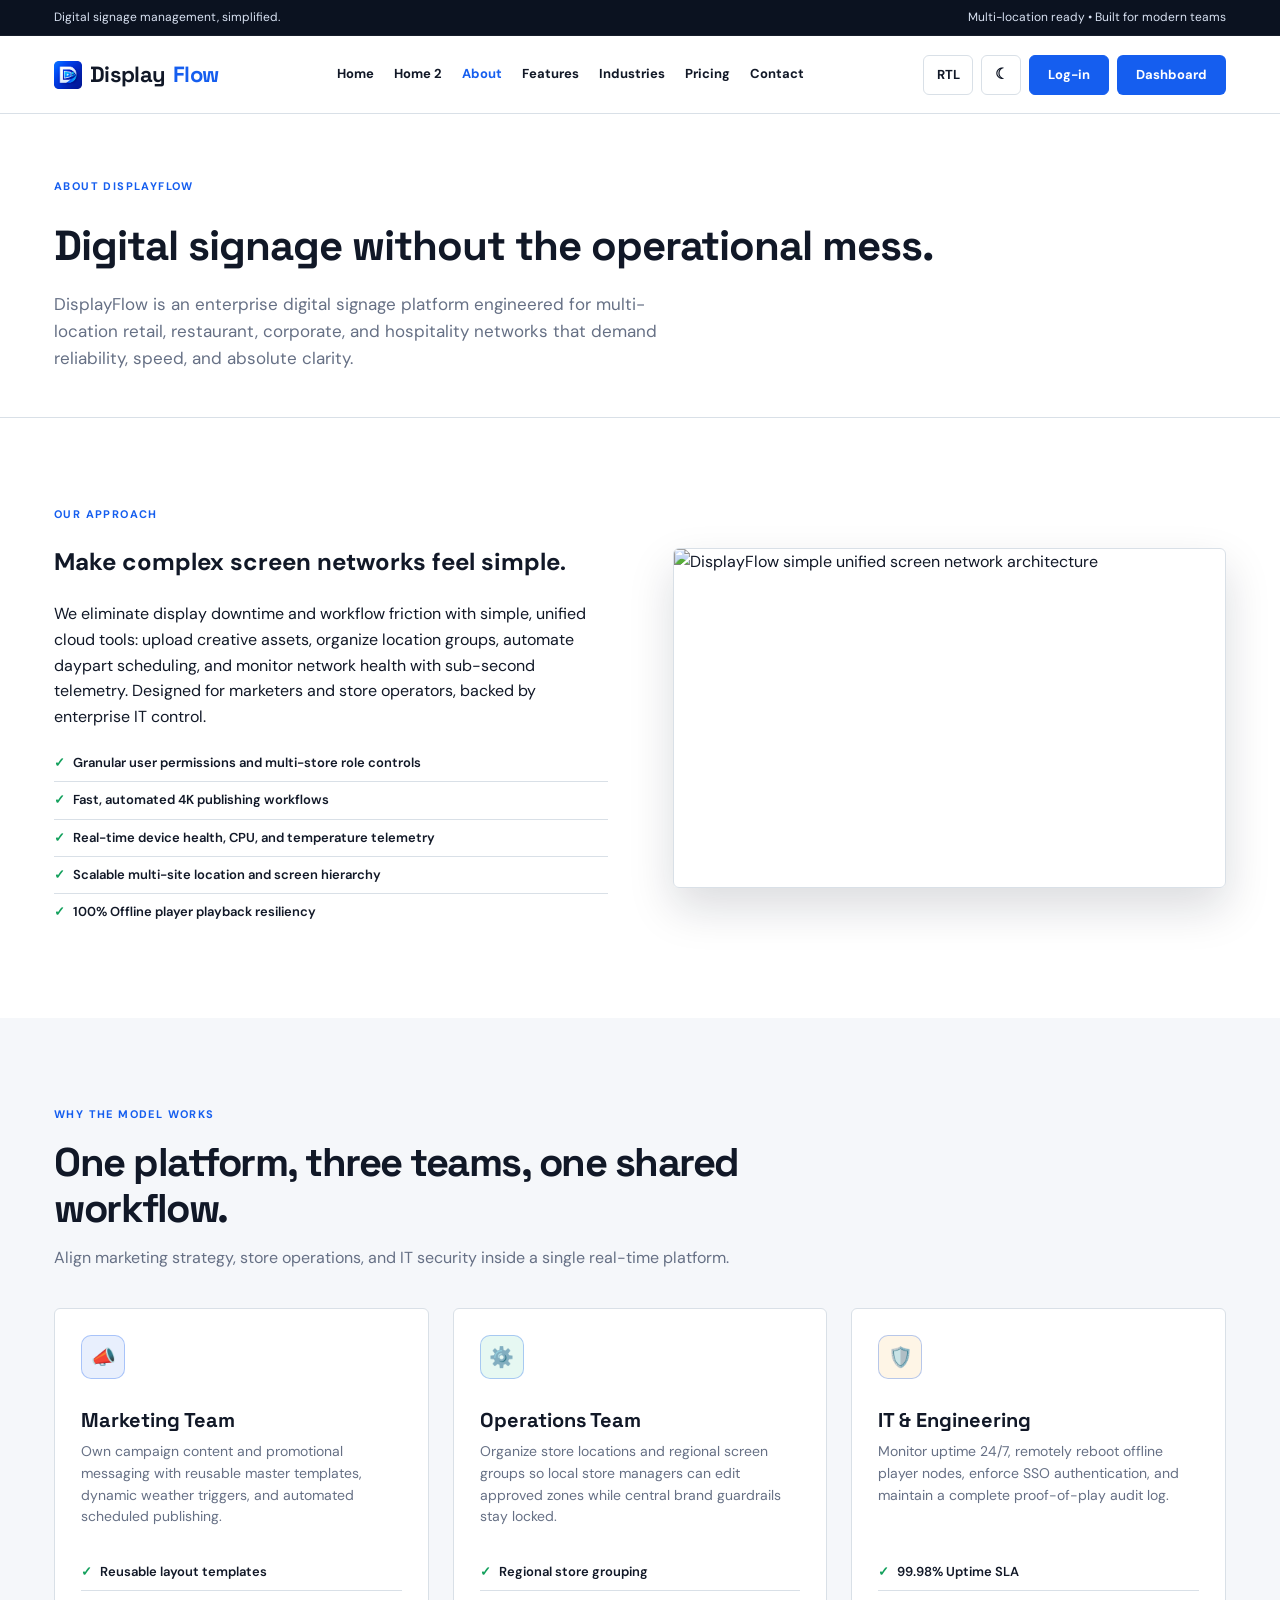
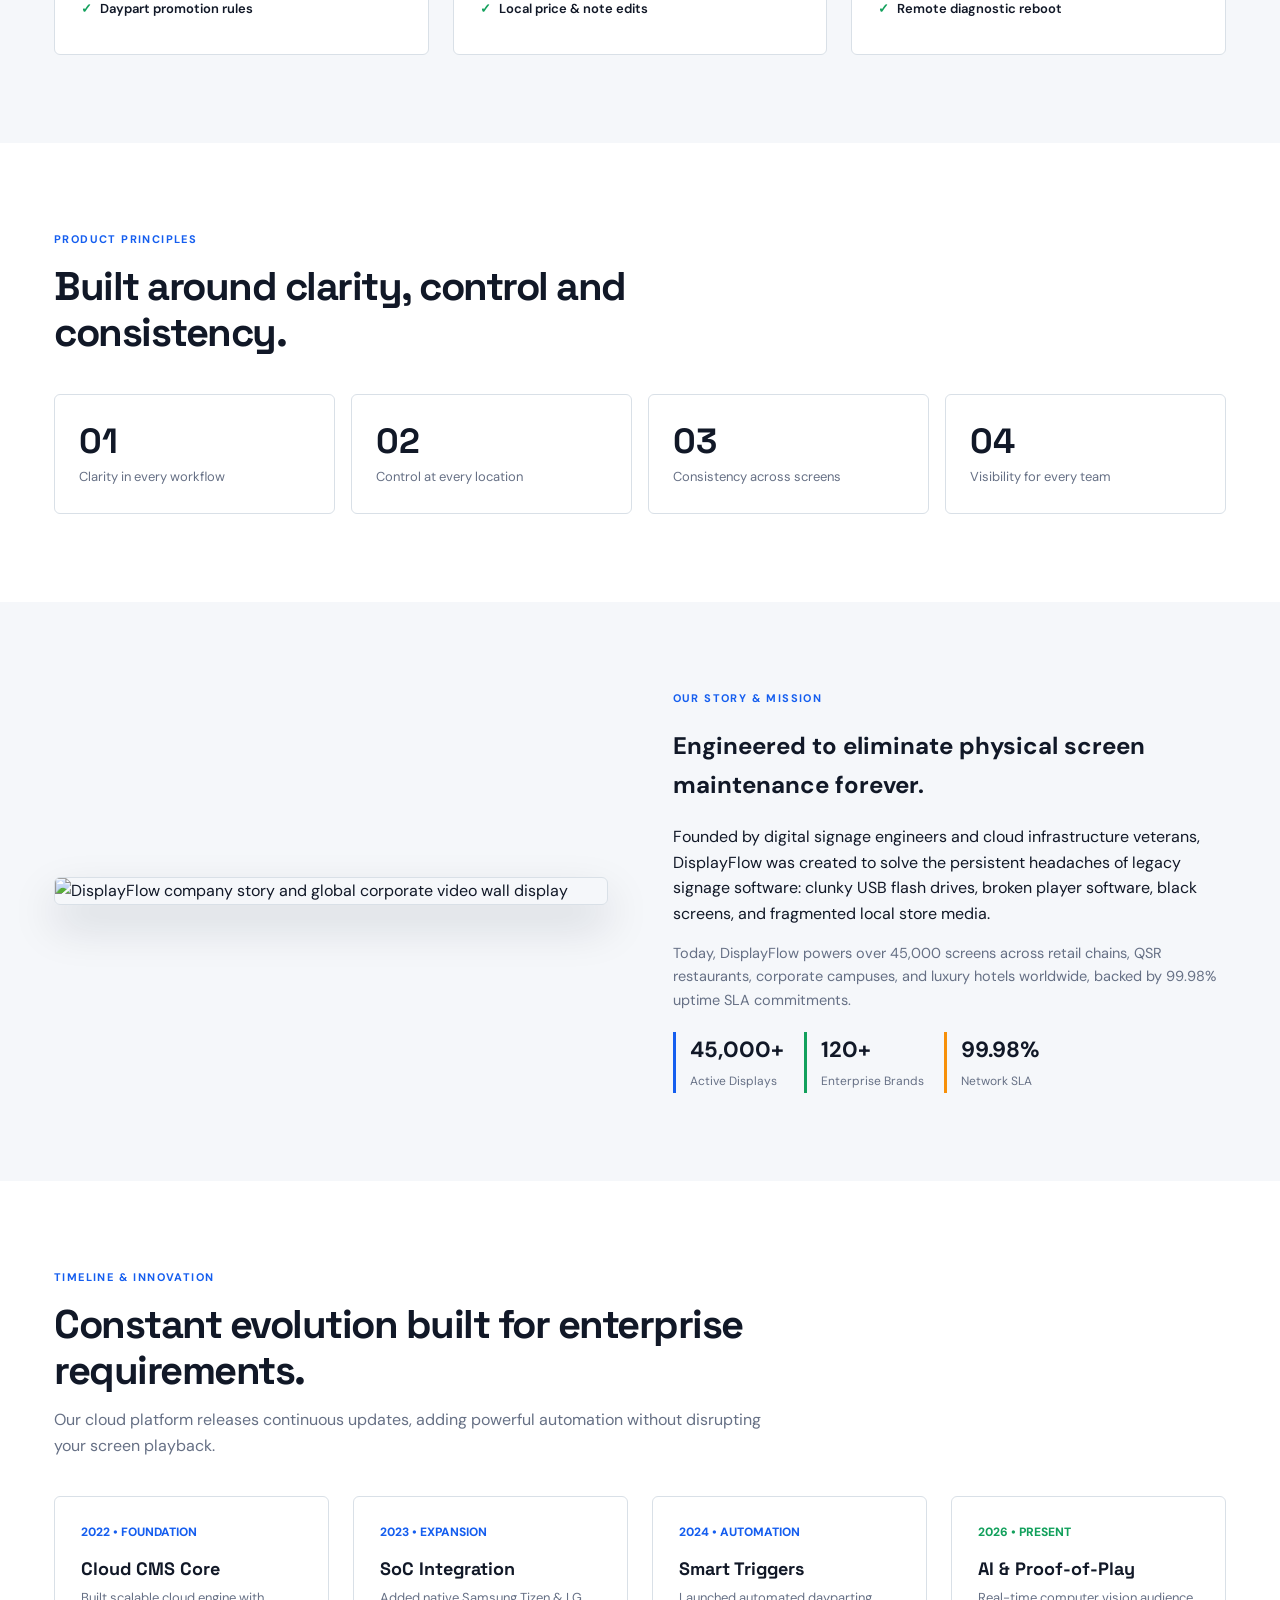
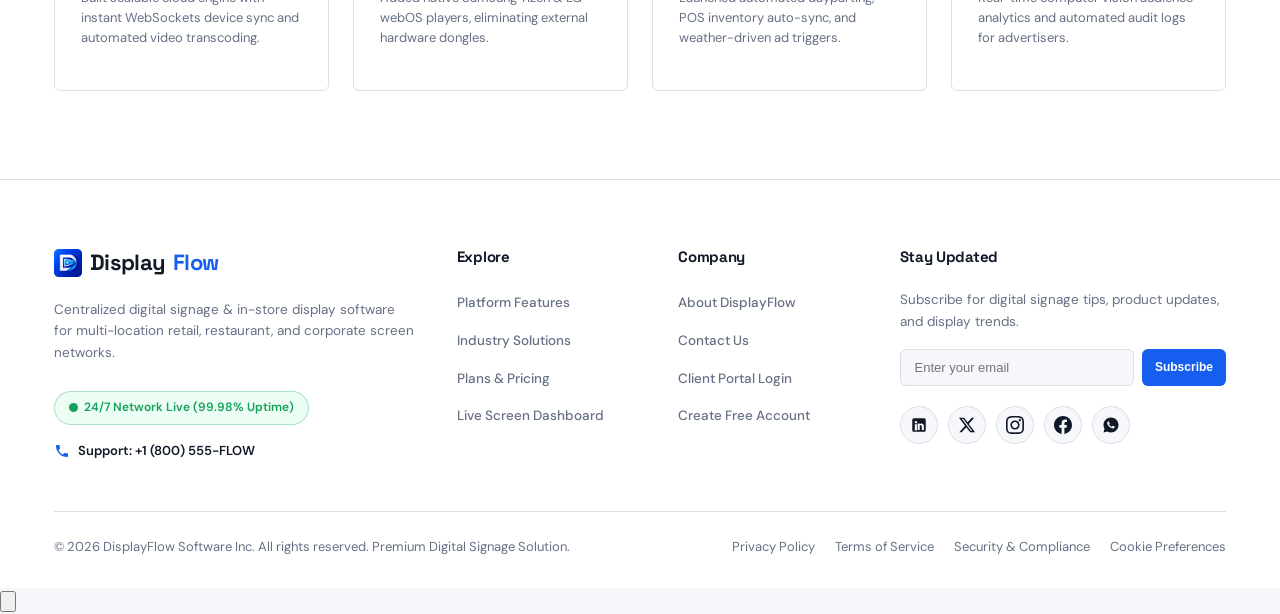
==== commit 66160405: "34pen" ====
--- a/about.html
+++ b/about.html
@@ -24,7 +24,7 @@
           href="industries.html">Industries</a><a class="" href="pricing.html">Pricing</a><a class=""
           href="contact.html">Contact</a></div>
       <div class="navtools"><button class="toolbtn" id="rtl-toggle" aria-label="Toggle RTL">RTL</button><button
-          class="toolbtn" id="theme-toggle" aria-label="Toggle theme">☾</button><a class="btn btn-light"
+          class="toolbtn" id="theme-toggle" aria-label="Toggle theme">☾</button><a class="btn btn-primary"
           href="login.html">Log-in</a><a class="btn btn-primary" href="dashboard.html">Dashboard</a></div>
       <div class="mobile" id="mobile-menu">☰</div>
     </div>
@@ -43,7 +43,7 @@
         <button class="toolbtn theme-toggle-btn" aria-label="Toggle theme">☾ Theme</button>
       </div>
       <div class="mobile-actions-row">
-        <a class="btn btn-light" href="login.html">Log-in</a>
+        <a class="btn btn-primary" href="login.html">Log-in</a>
         <a class="btn btn-primary" href="dashboard.html">Dashboard</a>
       </div>
     </div>
@@ -292,7 +292,7 @@
             <a href="#" class="social-icon" aria-label="WhatsApp" title="WhatsApp">
               <svg viewBox="0 0 24 24">
                 <path
-                  d="M12.031 6.172c-3.181 0-5.767 2.586-5.768 5.766-.001 1.298.38 2.5 1.019 3.517l-.67 2.448 2.512-.659c.983.543 2.115.854 3.32.854 3.18 0 5.767-2.586 5.767-5.766 0-3.18-2.587-5.76-5.767-5.76zm3.385 8.163c-.144.405-.837.774-1.17.822-.303.044-.7.069-2.073-.487-1.748-.71-2.87-2.482-2.957-2.597-.087-.116-.708-.942-.708-1.797 0-.854.448-1.275.607-1.448.159-.174.347-.217.463-.217.116 0 .231.002.332.007.107.005.25-.041.391.298.144.347.491 1.2.534 1.288.043.087.072.188.014.303-.058.116-.087.188-.173.289l-.26.303c-.087.101-.178.21-.077.384.101.174.45 0.743.966 1.203.664.592 1.224.776 1.398.863.174.087.275.072.376-.043.101-.116.433-.506.549-.679.116-.174.231-.144.39-.087.159.058 1.011.477 1.184.564.174.087.289.13.332.202.044.073.044.419-.1.824z" />
+                  d="M12.001 2c5.523 0 10 4.477 10 10s-4.477 10-10 10a9.95 9.95 0 0 1-5.03-1.355L2.005 22l1.352-4.968A9.95 9.95 0 0 1 2.001 12c0-5.523 4.477-10 10-10zM8.593 7.3l-.2.008a1 1 0 0 0-.372.1a1.3 1.3 0 0 0-.294.228c-.12.113-.188.211-.261.306A2.73 2.73 0 0 0 6.9 9.62c.002.49.13.967.33 1.413c.409.902 1.082 1.857 1.97 2.742c.214.213.424.427.65.626a9.45 9.45 0 0 0 3.84 2.046l.568.087c.185.01.37-.004.556-.013a2 2 0 0 0 .833-.231a5 5 0 0 0 .383-.22q.001.002.125-.09c.135-.1.218-.171.33-.288q.126-.13.21-.302c.078-.163.156-.474.188-.733c.024-.198.017-.306.014-.373c-.004-.107-.093-.218-.19-.265l-.582-.261s-.87-.379-1.402-.621a.5.5 0 0 0-.176-.041a.48.48 0 0 0-.378.127c-.005-.002-.072.055-.795.931a.35.35 0 0 1-.368.13a1.4 1.4 0 0 1-.191-.066c-.124-.052-.167-.072-.252-.108a6 6 0 0 1-1.575-1.003c-.126-.11-.243-.23-.363-.346a6.3 6.3 0 0 1-1.02-1.268l-.059-.095a1 1 0 0 1-.102-.205c-.038-.147.061-.265.061-.265s.243-.266.356-.41c.11-.14.203-.276.263-.373c.118-.19.155-.385.093-.536q-.42-1.026-.868-2.041c-.059-.134-.234-.23-.393-.249q-.081-.01-.162-.016a3 3 0 0 0-.403.004z" />
               </svg>
             </a>
           </div>
--- a/assets/style.css
+++ b/assets/style.css
@@ -164,11 +164,11 @@
 }
 
 .toolbtn {
-  height: 36px;
-  padding: 0 12px;
+  height: 40px;
+  padding: 0 14px;
   background: var(--card);
   border: 1px solid var(--line);
-  font: 700 12px 'DM Sans', sans-serif;
+  font: 700 13px 'DM Sans', sans-serif;
   cursor: pointer;
   border-radius: var(--radius);
   color: var(--ink);
@@ -177,11 +177,92 @@
   align-items: center;
   justify-content: center;
   gap: 6px;
+  box-sizing: border-box;
+  line-height: 1;
 }
 
 .toolbtn:hover {
   border-color: var(--blue);
   color: var(--blue);
+}
+
+/* Header button height consistency across Theme, RTL, and CTAs */
+.navtools .toolbtn,
+.navtools .btn {
+  height: 40px;
+  box-sizing: border-box;
+  display: inline-flex;
+  align-items: center;
+  justify-content: center;
+  font-size: 13px;
+  font-weight: 700;
+  line-height: 1;
+}
+
+.navtools .toolbtn {
+  padding: 0 14px;
+}
+
+#theme-toggle {
+  width: 40px;
+  min-width: 40px;
+  max-width: 40px;
+  height: 40px;
+  min-height: 40px;
+  max-height: 40px;
+  padding: 0;
+  box-sizing: border-box;
+  display: inline-flex;
+  align-items: center;
+  justify-content: center;
+  text-align: center;
+  font-size: 15px;
+  line-height: 1;
+  flex-shrink: 0;
+}
+
+.navtools #theme-toggle {
+  width: 40px;
+  min-width: 40px;
+  max-width: 40px;
+  height: 40px;
+  min-height: 40px;
+  max-height: 40px;
+  padding: 0;
+  box-sizing: border-box;
+  display: inline-flex;
+  align-items: center;
+  justify-content: center;
+  font-size: 15px;
+  line-height: 1;
+  flex-shrink: 0;
+}
+
+.navtools #rtl-toggle {
+  min-width: 50px;
+  padding: 0 12px;
+  flex-shrink: 0;
+}
+
+.navtools .btn {
+  padding: 0 18px;
+}
+
+/* Make Login CTA look as primary CTA in header across the website */
+.navtools a[href*="login"],
+.mobile-actions-row a[href*="login"] {
+  background: var(--blue);
+  color: #ffffff !important;
+  border-color: var(--blue);
+}
+
+.navtools a[href*="login"]:hover,
+.mobile-actions-row a[href*="login"]:hover {
+  background: var(--blue-hover);
+  color: #ffffff !important;
+  border-color: var(--blue-hover);
+  transform: translateY(-1px);
+  box-shadow: 0 4px 12px rgba(21, 94, 239, 0.3);
 }
 
 .btn {
@@ -409,6 +490,7 @@
   width: 18px;
   height: 18px;
   fill: currentColor;
+  display: block;
 }
 
 .social-icon:hover {
@@ -1097,6 +1179,144 @@
   font-family: 'Space Grotesk', sans-serif;
   font-size: 18px;
   margin: 0 0 16px;
+}
+
+/* ERP Integrations Grid */
+.erp-subtitle {
+  font-size: 13px;
+  color: var(--muted);
+  margin-bottom: 14px;
+}
+
+.erp-grid {
+  display: grid;
+  grid-template-columns: repeat(2, 1fr);
+  gap: 10px;
+}
+
+.erp-item {
+  background: var(--paper);
+  padding: 10px 14px;
+  border-radius: var(--radius);
+  border: 1px solid var(--line);
+  display: flex;
+  align-items: center;
+  justify-content: space-between;
+  gap: 8px;
+  min-width: 0;
+  transition: var(--transition);
+}
+
+.erp-item:hover {
+  border-color: var(--blue);
+  background: var(--card);
+}
+
+.erp-name {
+  font-size: 13px;
+  font-weight: 700;
+  color: var(--ink);
+  white-space: nowrap;
+  overflow: hidden;
+  text-overflow: ellipsis;
+  min-width: 0;
+}
+
+.erp-item .badge-status {
+  flex-shrink: 0;
+  white-space: nowrap;
+}
+
+/* Dashboard & Form Fields */
+.field {
+  margin-bottom: 18px;
+  width: 100%;
+  box-sizing: border-box;
+}
+
+.field label {
+  display: block;
+  font-size: 13px;
+  font-weight: 600;
+  color: var(--ink);
+  margin-bottom: 6px;
+}
+
+.field input[type="text"],
+.field input[type="email"],
+.field input[type="password"],
+.field input[type="number"],
+.field input[type="datetime-local"],
+.field select,
+.field textarea {
+  width: 100%;
+  max-width: 100%;
+  padding: 11px 14px;
+  border: 1px solid var(--line);
+  border-radius: var(--radius);
+  background-color: var(--paper);
+  color: var(--ink);
+  font-family: inherit;
+  font-size: 14px;
+  outline: none;
+  box-sizing: border-box;
+  transition: var(--transition);
+  text-overflow: ellipsis;
+}
+
+.field select {
+  cursor: pointer;
+  appearance: none;
+  -webkit-appearance: none;
+  -moz-appearance: none;
+  background-color: var(--paper);
+  background-image: url("data:image/svg+xml,%3Csvg xmlns='http://www.w3.org/2000/svg' width='16' height='16' viewBox='0 0 24 24' fill='none' stroke='%23667085' stroke-width='2' stroke-linecap='round' stroke-linejoin='round'%3E%3Cpolyline points='6 9 12 15 18 9'%3E%3C/polyline%3E%3C/svg%3E");
+  background-repeat: no-repeat !important;
+  background-position: right 14px center !important;
+  background-size: 16px 16px !important;
+  padding-right: 38px !important;
+}
+
+.field select::-ms-expand {
+  display: none;
+}
+
+body.dark-mode .field select {
+  background-color: var(--paper);
+  background-image: url("data:image/svg+xml,%3Csvg xmlns='http://www.w3.org/2000/svg' width='16' height='16' viewBox='0 0 24 24' fill='none' stroke='%2394a3b8' stroke-width='2' stroke-linecap='round' stroke-linejoin='round'%3E%3Cpolyline points='6 9 12 15 18 9'%3E%3C/polyline%3E%3C/svg%3E");
+  background-repeat: no-repeat !important;
+  background-position: right 14px center !important;
+  background-size: 16px 16px !important;
+  color: var(--ink);
+}
+
+body.dark-mode .field select option,
+body.dark-mode select option {
+  background-color: var(--dark-surface);
+  color: var(--ink);
+}
+
+body.rtl .field select {
+  background-position: left 14px center !important;
+  padding-right: 14px !important;
+  padding-left: 38px !important;
+}
+
+body.rtl.dark-mode .field select {
+  background-position: left 14px center !important;
+}
+
+.field input:focus,
+.field select:focus,
+.field textarea:focus {
+  border-color: var(--blue);
+  box-shadow: 0 0 0 3px rgba(21, 94, 239, 0.15);
+  background-color: var(--card);
+}
+
+.field textarea {
+  min-height: 90px;
+  resize: vertical;
 }
 
 /* Timeline Component */
@@ -1394,6 +1614,569 @@
   width: 100%;
   border: 1px solid var(--line);
   border-radius: var(--radius);
+}
+
+/* ==========================================================================
+   Hero Section V2 (Home Page 2 Distinct Layout)
+   ========================================================================== */
+.hero-v2 {
+  padding: 85px 0 100px;
+  background-color: var(--card);
+  border-bottom: 1px solid var(--line);
+  position: relative;
+  overflow: hidden;
+}
+
+/* Background Image Layer — Scoped Specifically to Top Hero Intro Section */
+.hero-v2-bg {
+  position: absolute;
+  top: 0;
+  left: 0;
+  right: 0;
+  height: 560px;
+  overflow: hidden;
+  pointer-events: none;
+  z-index: 0;
+  mask-image: linear-gradient(to bottom, rgba(0, 0, 0, 1) 0%, rgba(0, 0, 0, 1) 65%, rgba(0, 0, 0, 0) 100%);
+  -webkit-mask-image: linear-gradient(to bottom, rgba(0, 0, 0, 1) 0%, rgba(0, 0, 0, 1) 65%, rgba(0, 0, 0, 0) 100%);
+}
+
+.hero-v2-bg-img {
+  width: 100%;
+  height: 100%;
+  object-fit: cover;
+  object-position: center 25%;
+  opacity: 0.65;
+  filter: saturate(1.2) contrast(1.05);
+  transform: scale(1.02);
+  transition: opacity var(--transition);
+  display: block;
+}
+
+body.dark-mode .hero-v2-bg-img {
+  opacity: 0.82;
+  filter: saturate(1.3) contrast(1.1) brightness(0.98);
+}
+
+.hero-v2-bg-gradient {
+  position: absolute;
+  inset: 0;
+  background: 
+    radial-gradient(ellipse 960px 440px at 50% 45%, rgba(255, 255, 255, 0.80) 0%, rgba(255, 255, 255, 0.55) 60%, rgba(255, 255, 255, 0.18) 100%),
+    linear-gradient(to bottom, 
+      rgba(255, 255, 255, 0.50) 0%, 
+      rgba(255, 255, 255, 0.30) 30%, 
+      rgba(255, 255, 255, 0.80) 65%, 
+      var(--card) 100%
+    );
+  pointer-events: none;
+}
+
+body.dark-mode .hero-v2-bg-gradient {
+  background: 
+    radial-gradient(ellipse 960px 440px at 50% 45%, rgba(10, 16, 30, 0.58) 0%, rgba(10, 16, 30, 0.35) 60%, rgba(10, 16, 30, 0.12) 100%),
+    linear-gradient(to bottom, 
+      rgba(10, 16, 30, 0.38) 0%, 
+      rgba(10, 16, 30, 0.18) 30%, 
+      rgba(10, 16, 30, 0.65) 65%, 
+      var(--card) 100%
+    );
+}
+
+.hero-v2-container {
+  position: relative;
+  z-index: 1;
+  display: flex;
+  flex-direction: column;
+  align-items: center;
+  text-align: center;
+}
+
+.hero-v2-intro {
+  width: 100%;
+  display: flex;
+  flex-direction: column;
+  align-items: center;
+  position: relative;
+  z-index: 1;
+}
+
+.hero-v2-badge {
+  display: inline-flex;
+  align-items: center;
+  gap: 10px;
+  padding: 8px 18px;
+  background: rgba(255, 255, 255, 0.9);
+  backdrop-filter: blur(12px);
+  -webkit-backdrop-filter: blur(12px);
+  border: 1px solid rgba(21, 94, 239, 0.3);
+  border-radius: 30px;
+  font-size: 12px;
+  font-weight: 700;
+  color: var(--blue);
+  letter-spacing: 0.5px;
+  margin-bottom: 24px;
+  box-shadow: 0 4px 16px rgba(15, 23, 42, 0.08);
+}
+
+body.dark-mode .hero-v2-badge {
+  background: rgba(15, 23, 42, 0.88);
+  backdrop-filter: blur(12px);
+  -webkit-backdrop-filter: blur(12px);
+  border-color: rgba(96, 165, 250, 0.45);
+  color: #93c5fd;
+  box-shadow: 0 4px 20px rgba(0, 0, 0, 0.5);
+}
+
+.hero-v2-badge .badge-pulse-dot {
+  width: 9px;
+  height: 9px;
+  border-radius: 50%;
+  background: #10b981;
+  box-shadow: 0 0 0 0 rgba(16, 185, 129, 0.7);
+  animation: pulse-dot-v2 2s infinite;
+  flex-shrink: 0;
+}
+
+@keyframes pulse-dot-v2 {
+  0% {
+    transform: scale(0.95);
+    box-shadow: 0 0 0 0 rgba(16, 185, 129, 0.7);
+  }
+  70% {
+    transform: scale(1);
+    box-shadow: 0 0 0 7px rgba(16, 185, 129, 0);
+  }
+  100% {
+    transform: scale(0.95);
+    box-shadow: 0 0 0 0 rgba(16, 185, 129, 0);
+  }
+}
+
+.hero-v2-title {
+  font-family: 'Space Grotesk', sans-serif;
+  font-size: 54px;
+  font-weight: 700;
+  line-height: 1.12;
+  letter-spacing: -2px;
+  max-width: 920px;
+  margin: 0 auto 20px;
+  color: var(--ink);
+}
+
+body.dark-mode .hero-v2-title {
+  color: #ffffff;
+}
+
+.hero-v2-title span,
+.hero-v2-title .gradient-text {
+  color: inherit;
+  background: none;
+  -webkit-background-clip: initial;
+  -webkit-text-fill-color: initial;
+  filter: none;
+  text-shadow: none;
+}
+
+.hero-v2-lead {
+  font-size: 18px;
+  line-height: 1.6;
+  color: var(--muted);
+  max-width: 740px;
+  margin: 0 auto 32px;
+}
+
+body.dark-mode .hero-v2-lead {
+  color: #94a3b8;
+}
+
+.hero-v2-actions {
+  display: flex;
+  justify-content: center;
+  align-items: center;
+  gap: 12px;
+  margin-bottom: 40px;
+  flex-wrap: wrap;
+}
+
+.hero-v2-actions .btn {
+  padding: 12px 22px;
+  font-size: 14px;
+}
+
+.hero-v2-actions .btn-light {
+  background: rgba(255, 255, 255, 0.9);
+  backdrop-filter: blur(12px);
+  -webkit-backdrop-filter: blur(12px);
+  border-color: rgba(15, 23, 42, 0.15);
+  color: var(--ink);
+}
+
+body.dark-mode .hero-v2-actions .btn-light {
+  background: rgba(15, 23, 42, 0.85);
+  backdrop-filter: blur(12px);
+  -webkit-backdrop-filter: blur(12px);
+  border-color: rgba(255, 255, 255, 0.22);
+  color: #ffffff;
+}
+
+body.dark-mode .hero-v2-actions .btn-light:hover {
+  background: rgba(21, 94, 239, 0.28);
+  border-color: var(--blue);
+  color: #ffffff;
+}
+
+/* Stats Metric Strip */
+.hero-v2-metrics {
+  display: grid;
+  grid-template-columns: repeat(4, 1fr);
+  gap: 16px;
+  width: 100%;
+  max-width: 900px;
+  margin: 0 auto 52px;
+  padding: 18px 24px;
+  background: var(--paper);
+  border: 1px solid var(--line);
+  border-radius: var(--radius);
+  box-shadow: var(--shadow-sm);
+  box-sizing: border-box;
+}
+
+.hero-v2-metric {
+  display: flex;
+  flex-direction: column;
+  align-items: center;
+  text-align: center;
+  position: relative;
+}
+
+.hero-v2-metric:not(:last-child)::after {
+  content: '';
+  position: absolute;
+  right: -8px;
+  top: 15%;
+  height: 70%;
+  width: 1px;
+  background: var(--line);
+}
+
+.hero-v2-metric strong {
+  font-family: 'Space Grotesk', sans-serif;
+  font-size: 24px;
+  font-weight: 700;
+  color: var(--ink);
+  line-height: 1.2;
+}
+
+.hero-v2-metric span {
+  font-size: 12px;
+  color: var(--muted);
+  font-weight: 600;
+  margin-top: 4px;
+  text-transform: uppercase;
+  letter-spacing: 0.5px;
+}
+
+/* Command Center Showcase Console */
+.hero-v2-console {
+  width: 100%;
+  max-width: 1100px;
+  margin: 0 auto;
+  position: relative;
+  border-radius: 12px;
+  background: var(--card);
+  border: 1px solid var(--line);
+  box-shadow: var(--shadow-lg), 0 25px 60px -15px rgba(15, 23, 42, 0.16);
+  overflow: visible;
+  box-sizing: border-box;
+}
+
+body.dark-mode .hero-v2-console {
+  box-shadow: 0 30px 70px -15px rgba(0, 0, 0, 0.7), 0 0 0 1px rgba(255, 255, 255, 0.06);
+}
+
+.console-header {
+  height: 44px;
+  background: var(--paper);
+  border-bottom: 1px solid var(--line);
+  border-radius: 11px 11px 0 0;
+  display: flex;
+  align-items: center;
+  justify-content: space-between;
+  padding: 0 18px;
+}
+
+.console-dots {
+  display: flex;
+  align-items: center;
+  gap: 7px;
+}
+
+.console-dot {
+  width: 11px;
+  height: 11px;
+  border-radius: 50%;
+}
+.console-dot.red { background: #ef4444; }
+.console-dot.yellow { background: #f59e0b; }
+.console-dot.green { background: #10b981; }
+
+.console-title {
+  font-size: 12px;
+  font-weight: 600;
+  color: var(--muted);
+  display: flex;
+  align-items: center;
+  gap: 8px;
+  font-family: 'Space Grotesk', monospace;
+}
+
+.console-status {
+  display: inline-flex;
+  align-items: center;
+  gap: 6px;
+  font-size: 11px;
+  font-weight: 700;
+  color: #10b981;
+  background: rgba(16, 185, 129, 0.1);
+  padding: 4px 10px;
+  border-radius: 20px;
+  border: 1px solid rgba(16, 185, 129, 0.2);
+}
+
+.console-status-dot {
+  width: 7px;
+  height: 7px;
+  border-radius: 50%;
+  background: #10b981;
+}
+
+.console-viewport {
+  position: relative;
+  overflow: hidden;
+  border-radius: 0 0 11px 11px;
+}
+
+.console-screen-img {
+  width: 100%;
+  height: 520px;
+  object-fit: cover;
+  display: block;
+}
+
+/* Floating HUD Badges */
+.console-hud-badge {
+  position: absolute;
+  background: rgba(18, 28, 45, 0.88);
+  backdrop-filter: blur(12px);
+  -webkit-backdrop-filter: blur(12px);
+  border: 1px solid rgba(255, 255, 255, 0.14);
+  border-radius: 8px;
+  padding: 14px 18px;
+  color: #ffffff;
+  box-shadow: 0 14px 30px rgba(0, 0, 0, 0.35);
+  transition: transform 0.25s ease, box-shadow 0.25s ease;
+  z-index: 5;
+  text-align: left;
+}
+
+.console-hud-badge:hover {
+  transform: translateY(-3px);
+  box-shadow: 0 18px 36px rgba(0, 0, 0, 0.45);
+}
+
+.console-hud-badge.top-left {
+  top: 24px;
+  left: 24px;
+  max-width: 290px;
+}
+
+.console-hud-badge.bottom-right {
+  bottom: 24px;
+  right: 24px;
+  max-width: 310px;
+}
+
+.console-hud-badge.bottom-left {
+  bottom: 24px;
+  left: 24px;
+  max-width: 260px;
+}
+
+.hud-header {
+  display: flex;
+  align-items: center;
+  justify-content: space-between;
+  margin-bottom: 6px;
+  font-size: 11px;
+  font-weight: 700;
+  text-transform: uppercase;
+  letter-spacing: 0.6px;
+}
+
+.hud-title {
+  color: #93c5fd;
+  display: flex;
+  align-items: center;
+  gap: 6px;
+}
+
+.hud-status-chip {
+  background: rgba(16, 185, 129, 0.2);
+  color: #34d399;
+  font-size: 10px;
+  padding: 2px 7px;
+  border-radius: 10px;
+  font-weight: 700;
+  border: 1px solid rgba(16, 185, 129, 0.3);
+}
+
+.hud-body-text {
+  font-size: 13.5px;
+  font-weight: 600;
+  color: #f8fafc;
+  margin: 0 0 6px;
+  line-height: 1.35;
+}
+
+.hud-sub-text {
+  font-size: 11px;
+  color: #94a3b8;
+  display: flex;
+  align-items: center;
+  gap: 12px;
+}
+
+.hud-progress-bar {
+  width: 100%;
+  height: 6px;
+  background: rgba(255, 255, 255, 0.15);
+  border-radius: 4px;
+  overflow: hidden;
+  margin-top: 6px;
+}
+
+.hud-progress-fill {
+  width: 98.4%;
+  height: 100%;
+  background: linear-gradient(90deg, #10b981, #3b82f6);
+  border-radius: 4px;
+}
+
+/* RTL Support */
+body.rtl .console-hud-badge {
+  text-align: right;
+}
+body.rtl .console-hud-badge.top-left {
+  left: auto;
+  right: 24px;
+}
+body.rtl .console-hud-badge.bottom-right {
+  right: auto;
+  left: 24px;
+}
+body.rtl .console-hud-badge.bottom-left {
+  left: auto;
+  right: 24px;
+}
+body.rtl .hero-v2-metric:not(:last-child)::after {
+  right: auto;
+  left: -8px;
+}
+
+/* Responsive Breakpoints */
+@media (max-width: 900px) {
+  .hero-v2 {
+    padding: 60px 0 75px;
+  }
+  .hero-v2-bg {
+    height: 520px;
+  }
+  .hero-v2-title {
+    font-size: 38px;
+    letter-spacing: -1.2px;
+  }
+  .hero-v2-lead {
+    font-size: 16px;
+  }
+  .hero-v2-metrics {
+    grid-template-columns: repeat(2, 1fr);
+    gap: 16px;
+  }
+  .hero-v2-metric:not(:last-child)::after {
+    display: none;
+  }
+  .console-screen-img {
+    height: 380px;
+  }
+  .console-hud-badge.bottom-left {
+    display: none;
+  }
+  .console-hud-badge.top-left {
+    top: 14px;
+    left: 14px;
+    max-width: 240px;
+    padding: 10px 14px;
+  }
+  .console-hud-badge.bottom-right {
+    bottom: 14px;
+    right: 14px;
+    max-width: 240px;
+    padding: 10px 14px;
+  }
+  body.rtl .console-hud-badge.top-left {
+    left: auto;
+    right: 14px;
+  }
+  body.rtl .console-hud-badge.bottom-right {
+    right: auto;
+    left: 14px;
+  }
+}
+
+@media (max-width: 600px) {
+  .hero-v2 {
+    padding: 40px 0 50px;
+  }
+  .hero-v2-bg {
+    height: 570px;
+  }
+  .hero-v2-title {
+    font-size: 28px;
+    letter-spacing: -0.8px;
+  }
+  .hero-v2-actions {
+    flex-direction: column;
+    width: 100%;
+  }
+  .hero-v2-actions .btn {
+    width: 100%;
+  }
+  .hero-v2-metrics {
+    grid-template-columns: 1fr 1fr;
+    gap: 12px;
+    padding: 14px 16px;
+    margin-bottom: 30px;
+  }
+  .console-header {
+    height: 36px;
+    padding: 0 12px;
+  }
+  .console-title {
+    display: none;
+  }
+  .console-screen-img {
+    height: 260px;
+  }
+  .console-hud-badge {
+    position: relative;
+    top: auto !important;
+    left: auto !important;
+    right: auto !important;
+    bottom: auto !important;
+    max-width: 100% !important;
+    margin: 8px 12px;
+  }
 }
 
 .section {
@@ -1845,13 +2628,12 @@
 }
 
 .field input,
-.field textarea,
-.field select {
+.field textarea {
   width: 100%;
   padding: 12px;
   border: 1px solid var(--line);
   border-radius: var(--radius);
-  background: var(--paper);
+  background-color: var(--paper);
   color: var(--ink);
   font: inherit;
   outline: none;
@@ -1864,11 +2646,10 @@
 }
 
 .field input:focus,
-.field textarea:focus,
-.field select:focus {
+.field textarea:focus {
   border-color: var(--blue);
   box-shadow: 0 0 0 3px rgba(21, 94, 239, 0.15);
-  background: var(--card);
+  background-color: var(--card);
 }
 
 /* RTL Adjustments */
@@ -2342,15 +3123,25 @@
     display: flex;
     gap: 10px;
     padding-top: 4px;
+    width: 100%;
+    box-sizing: border-box;
   }
 
   .mobile-tools-row .toolbtn {
-    flex: 1;
+    flex: 1 1 0px;
+    width: 0;
+    min-width: 0;
     height: 42px;
     font-size: 13px;
     font-weight: 700;
     justify-content: center;
     border-radius: var(--radius);
+    box-sizing: border-box;
+    display: inline-flex;
+    align-items: center;
+    line-height: 1;
+    white-space: nowrap;
+    overflow: hidden;
   }
 
   .mobile-actions-row {
@@ -2361,9 +3152,14 @@
 
   .mobile-actions-row .btn {
     flex: 1;
-    padding: 12px 14px;
+    height: 42px;
+    padding: 0 14px;
     font-size: 13.5px;
     justify-content: center;
+    box-sizing: border-box;
+    display: inline-flex;
+    align-items: center;
+    line-height: 1;
   }
 
   @media (max-width: 480px) {
@@ -2374,6 +3170,60 @@
 
   .dash-topbar-right {
     display: none !important;
+  }
+
+  /* Prevent horizontal scroll and fix Mobile View layout fit on Dashboard */
+  body.dash-page {
+    overflow-x: hidden;
+  }
+
+  .dash-layout {
+    width: 100%;
+    max-width: 100vw;
+    overflow-x: hidden;
+  }
+
+  .dash-main {
+    width: 100%;
+    max-width: 100%;
+    overflow-x: hidden;
+  }
+
+  .dash-content {
+    padding: 20px 16px;
+    width: 100%;
+    box-sizing: border-box;
+    overflow-x: hidden;
+  }
+
+  .dash-panel {
+    width: 100%;
+    box-sizing: border-box;
+    overflow-x: hidden;
+  }
+
+  .panel-header {
+    flex-direction: column;
+    align-items: flex-start;
+    gap: 10px;
+    margin-bottom: 18px;
+  }
+
+  .panel-header h1 {
+    font-size: 22px;
+    line-height: 1.25;
+  }
+
+  .panel-box {
+    padding: 20px 16px;
+    width: 100%;
+    box-sizing: border-box;
+    overflow-x: hidden;
+  }
+
+  .btn-block {
+    white-space: normal;
+    text-align: center;
   }
 
   .mobile-sidebar-profile {
@@ -2462,45 +3312,14 @@
     gap: 18px;
   }
 
-  /* Center the 3rd card and its list items & buttons when a 3-card grid layout splits into 2 columns */
+  /* Center the 3rd card horizontally in 2-column view with identical width as top cards and left-aligned content */
   .cards > :nth-child(3):last-child,
   .pricing > :nth-child(3):last-child,
   .location-grid > :nth-child(3):last-child,
   .image-grid > :nth-child(3):last-child {
     grid-column: 1 / -1;
     justify-self: center;
-    width: 100%;
-    max-width: 500px;
-    text-align: center;
-    align-items: center;
-  }
-
-  .cards > :nth-child(3):last-child .checklist,
-  .pricing > :nth-child(3):last-child .checklist,
-  .cards > :nth-child(3):last-child ul,
-  .pricing > :nth-child(3):last-child ul {
-    width: 100%;
-    display: flex;
-    flex-direction: column;
-    align-items: center;
-  }
-
-  .cards > :nth-child(3):last-child .checklist li,
-  .pricing > :nth-child(3):last-child .checklist li,
-  .cards > :nth-child(3):last-child ul li,
-  .pricing > :nth-child(3):last-child ul li {
-    justify-content: center;
-    text-align: center;
-    width: 100%;
-  }
-
-  .cards > :nth-child(3):last-child .btn,
-  .cards > :nth-child(3):last-child .btn-block,
-  .pricing > :nth-child(3):last-child .btn,
-  .pricing > :nth-child(3):last-child .btn-block {
-    margin: 16px auto 0;
-    max-width: 320px;
-    width: 100%;
+    width: calc(50% - 9px);
   }
 
   /* Mobile Dashboard Drawer */
@@ -2531,6 +3350,31 @@
 }
 
 @media (max-width: 600px) {
+  .dash-content {
+    padding: 14px 10px;
+  }
+
+  .panel-box {
+    padding: 16px 12px;
+  }
+
+  .panel-header h1 {
+    font-size: 19px;
+    letter-spacing: -0.3px;
+  }
+
+  .panel-subtitle {
+    font-size: 12.5px;
+  }
+
+  .btn {
+    white-space: normal;
+  }
+
+  #estimated-fare-display {
+    font-size: 28px !important;
+  }
+
   .topbar .container {
     flex-direction: column;
     gap: 6px;
@@ -2554,19 +3398,20 @@
   .kpi-grid,
   .location-grid,
   .footer-grid,
-  .footergrid {
+  .footergrid,
+  .erp-grid {
     grid-template-columns: 1fr;
-    gap: 16px;
-  }
-
-  /* Reset grid span and width for 3rd card on 1-column mobile view */
+    gap: 12px;
+  }
+
+  /* Reset grid column span and width for 3rd card on 1-column mobile view */
   .cards > :nth-child(3):last-child,
   .pricing > :nth-child(3):last-child,
   .location-grid > :nth-child(3):last-child,
   .image-grid > :nth-child(3):last-child {
     grid-column: auto;
     justify-self: stretch;
-    max-width: 100%;
+    width: 100%;
   }
 
   .feature-hero-card,
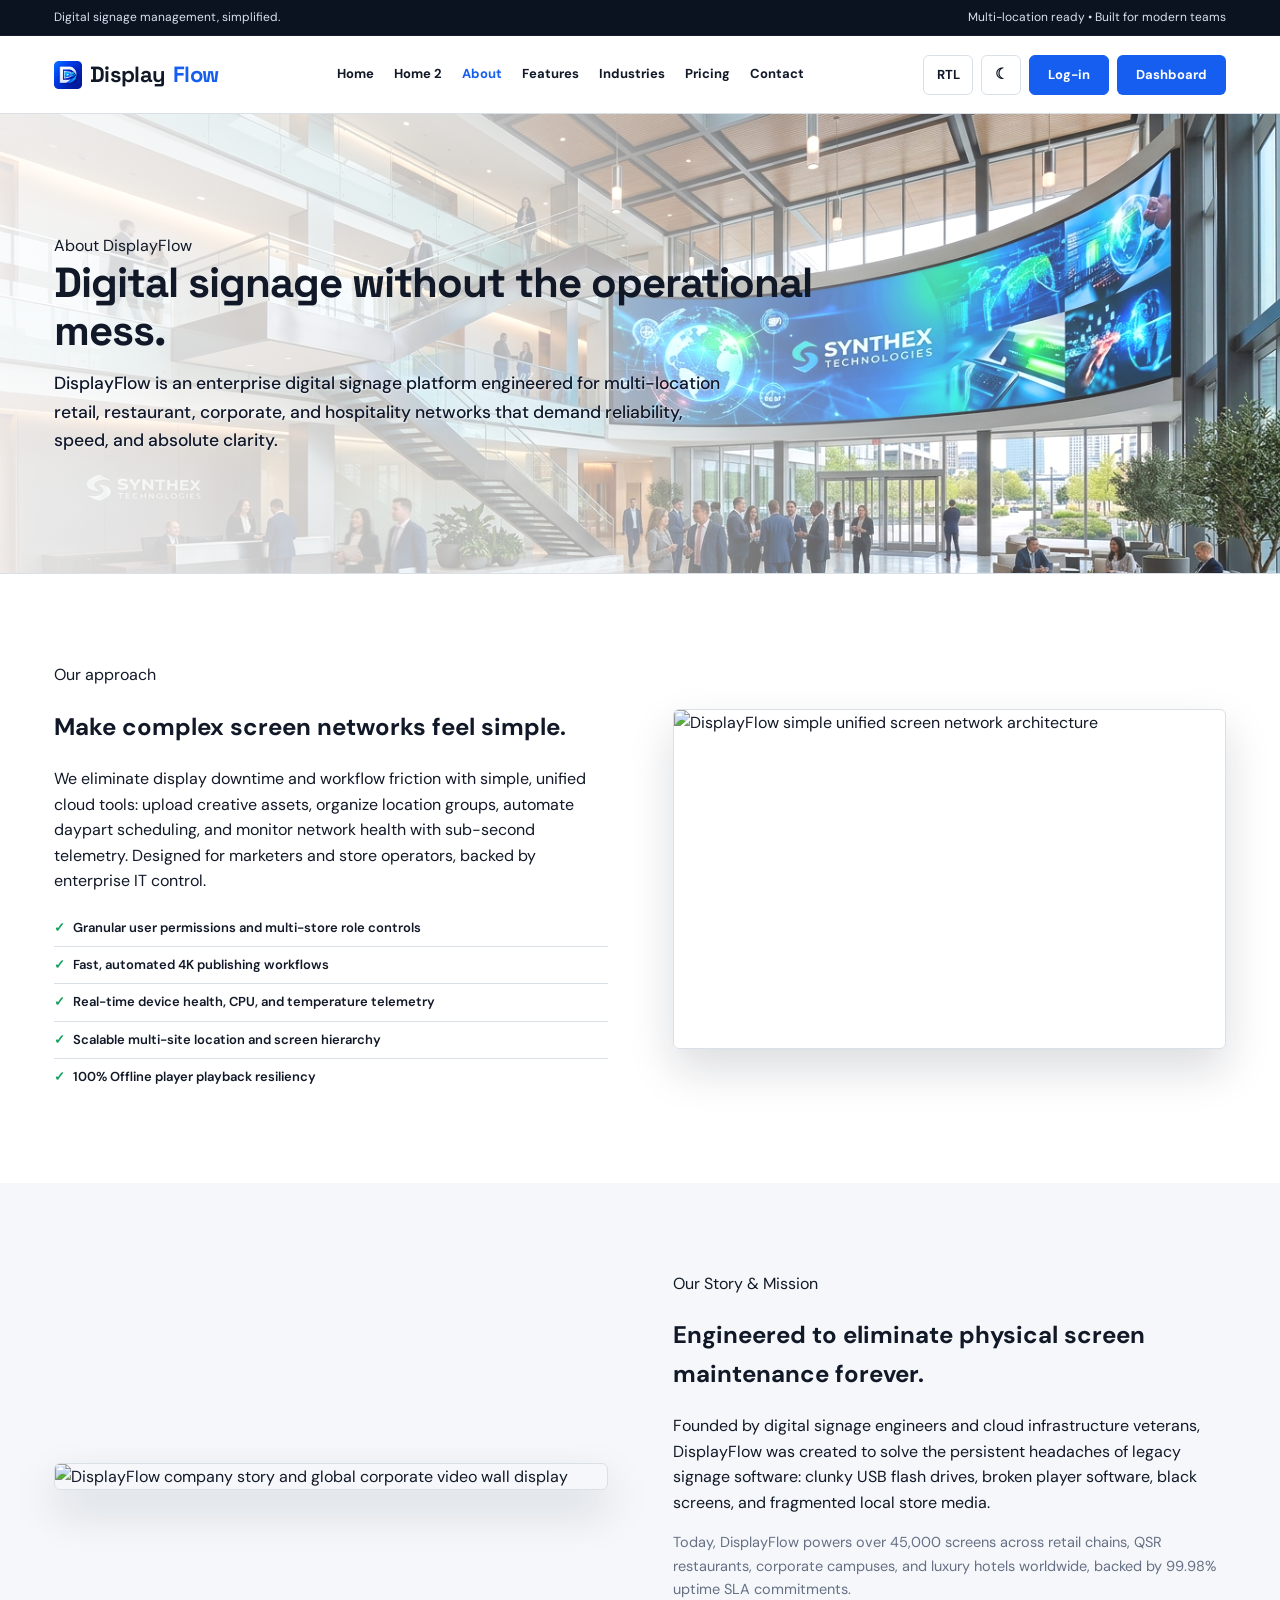
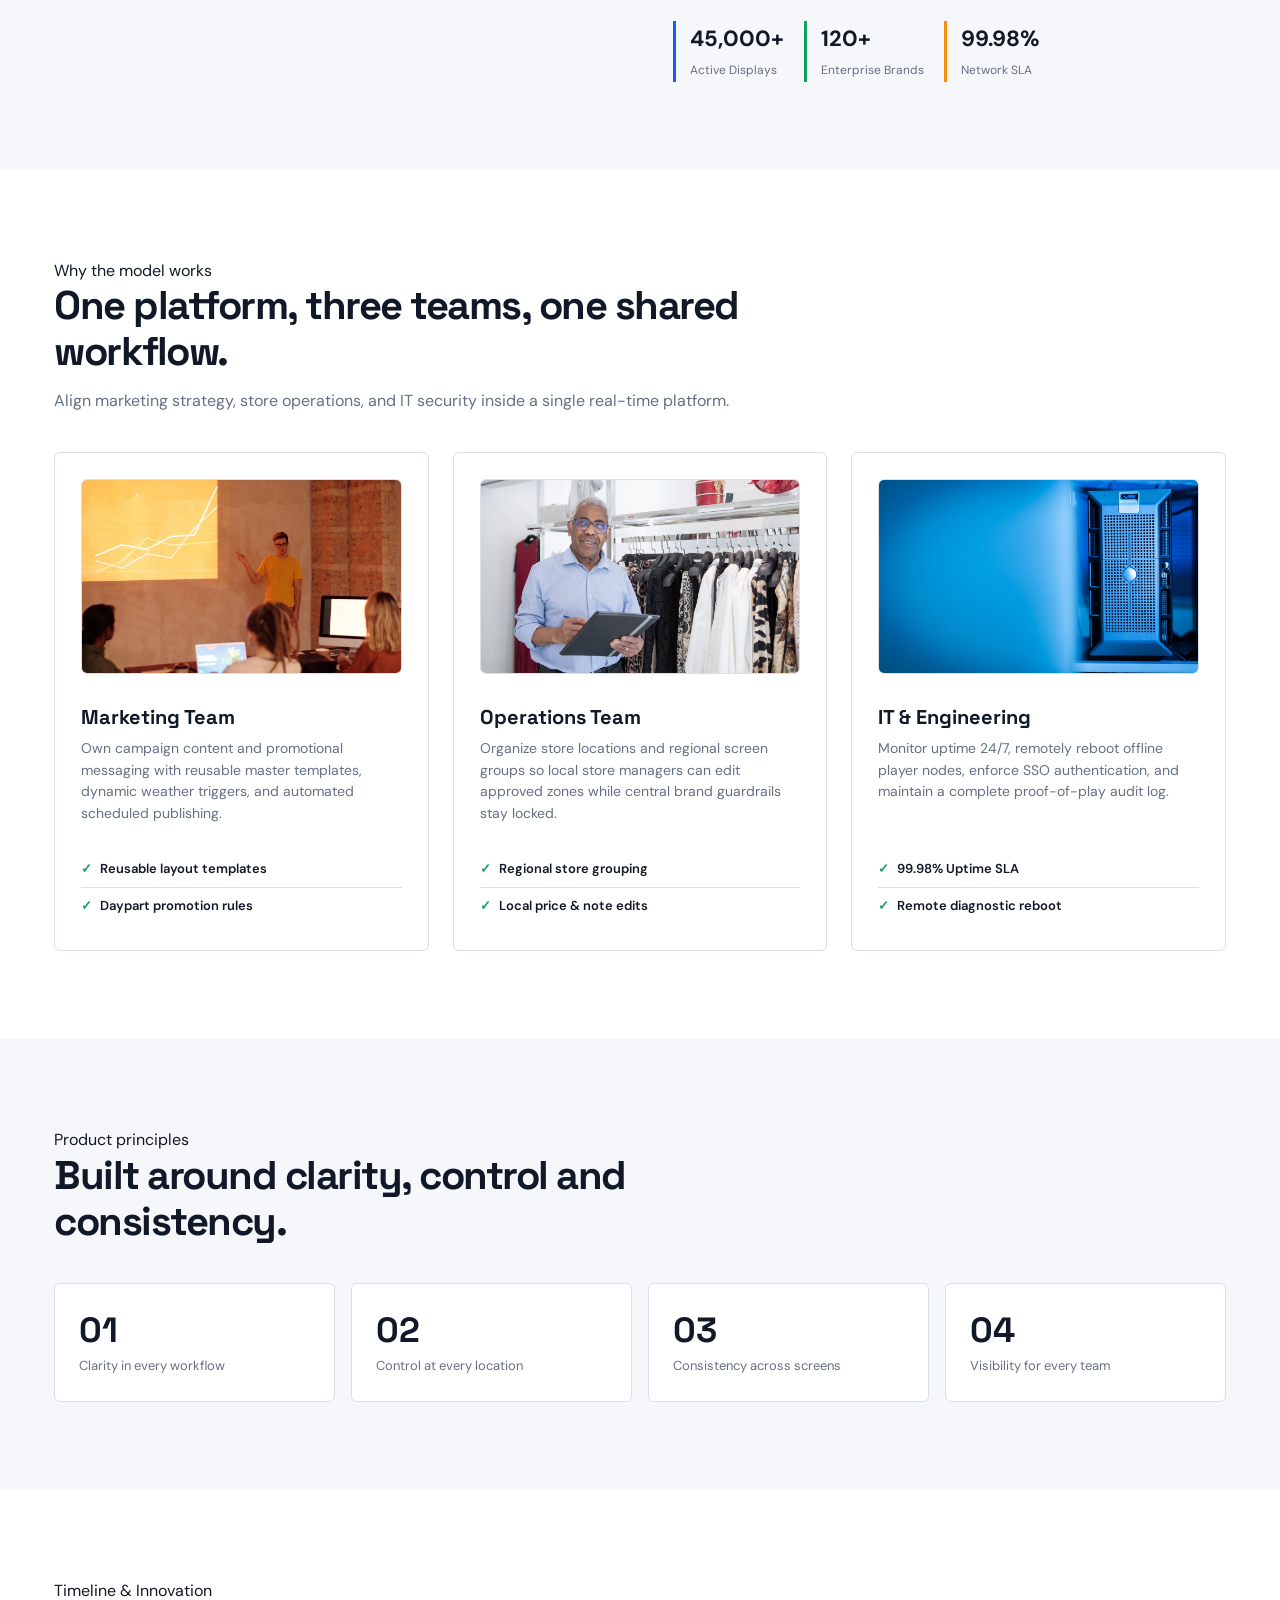
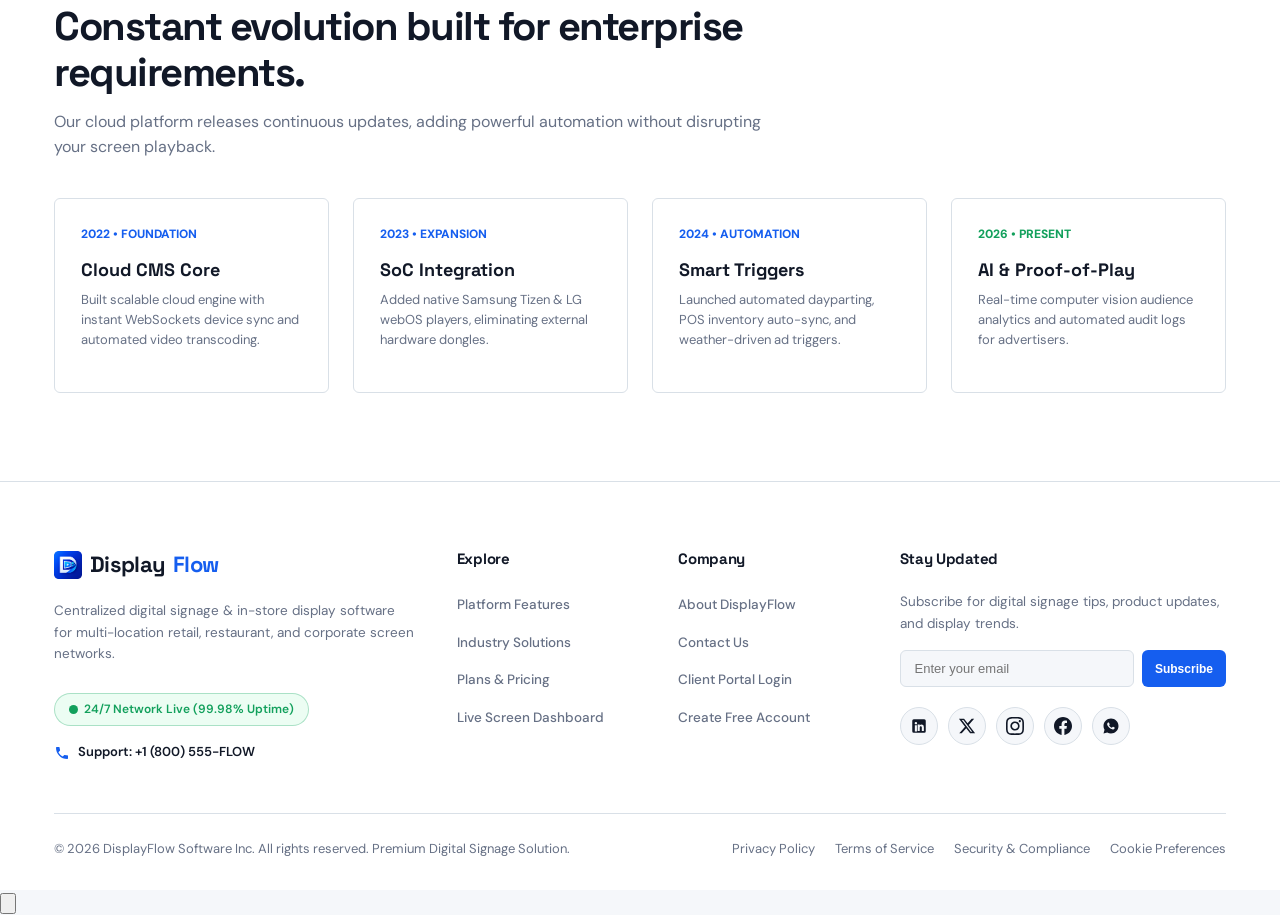
==== commit 566dac3f: "img" ====
--- a/about.html
+++ b/about.html
@@ -50,7 +50,11 @@
   </nav>
   <main>
     <section class="subhero">
-      <div class="container">
+      <div class="subhero-bg" aria-hidden="true">
+        <img src="assets/images/hero_about_bg.jpg" alt="" class="subhero-bg-img" loading="eager">
+        <div class="subhero-bg-gradient"></div>
+      </div>
+      <div class="container subhero-container">
         <div class="eyebrow">About DisplayFlow</div>
         <h1>Digital signage without the operational mess.</h1>
         <p>DisplayFlow is an enterprise digital signage platform engineered for multi-location retail, restaurant,
@@ -81,72 +85,7 @@
       </div>
     </section>
 
-    <!-- Section 2: Three Teams One Workflow -->
-    <section class="section">
-      <div class="container">
-        <div class="section-head">
-          <div class="eyebrow">Why the model works</div>
-          <h2>One platform, three teams, one shared workflow.</h2>
-          <p>Align marketing strategy, store operations, and IT security inside a single real-time platform.</p>
-        </div>
-        <div class="cards">
-          <div class="card">
-            <div class="icon"
-              style="font-size:20px; width:44px; height:44px; margin-bottom:14px; display:inline-flex; align-items:center; justify-content:center; background:rgba(37,99,235,0.1); border-radius:10px;">
-              📣</div>
-            <h3>Marketing Team</h3>
-            <p>Own campaign content and promotional messaging with reusable master templates, dynamic weather triggers,
-              and automated scheduled publishing.</p>
-            <ul class="checklist" style="margin-top:10px; font-size:12.5px;">
-              <li>Reusable layout templates</li>
-              <li>Daypart promotion rules</li>
-            </ul>
-          </div>
-          <div class="card">
-            <div class="icon"
-              style="font-size:20px; width:44px; height:44px; margin-bottom:14px; display:inline-flex; align-items:center; justify-content:center; background:rgba(16,185,129,0.1); border-radius:10px;">
-              ⚙️</div>
-            <h3>Operations Team</h3>
-            <p>Organize store locations and regional screen groups so local store managers can edit approved zones while
-              central brand guardrails stay locked.</p>
-            <ul class="checklist" style="margin-top:10px; font-size:12.5px;">
-              <li>Regional store grouping</li>
-              <li>Local price & note edits</li>
-            </ul>
-          </div>
-          <div class="card">
-            <div class="icon"
-              style="font-size:20px; width:44px; height:44px; margin-bottom:14px; display:inline-flex; align-items:center; justify-content:center; background:rgba(245,158,11,0.1); border-radius:10px;">
-              🛡️</div>
-            <h3>IT & Engineering</h3>
-            <p>Monitor uptime 24/7, remotely reboot offline player nodes, enforce SSO authentication, and maintain a
-              complete proof-of-play audit log.</p>
-            <ul class="checklist" style="margin-top:10px; font-size:12.5px;">
-              <li>99.98% Uptime SLA</li>
-              <li>Remote diagnostic reboot</li>
-            </ul>
-          </div>
-        </div>
-      </div>
-    </section>
-
-    <!-- Section 3: Product Principles -->
-    <section class="section white">
-      <div class="container">
-        <div class="section-head">
-          <div class="eyebrow">Product principles</div>
-          <h2>Built around clarity, control and consistency.</h2>
-        </div>
-        <div class="stats">
-          <div class="stat"><strong>01</strong><span>Clarity in every workflow</span></div>
-          <div class="stat"><strong>02</strong><span>Control at every location</span></div>
-          <div class="stat"><strong>03</strong><span>Consistency across screens</span></div>
-          <div class="stat"><strong>04</strong><span>Visibility for every team</span></div>
-        </div>
-      </div>
-    </section>
-
-    <!-- Section 4: Our Story & Mission -->
+    <!-- Section 2: Our Story & Mission (Moved to 2nd Section Position) -->
     <section class="section">
       <div class="container split">
         <img src="https://images.pexels.com/photos/29708258/pexels-photo-29708258.jpeg?auto=compress&cs=tinysrgb&w=1800"
@@ -179,6 +118,71 @@
       </div>
     </section>
 
+    <!-- Section 3: Why the Model Works (Images Replaced Icons) -->
+    <section class="section white">
+      <div class="container">
+        <div class="section-head">
+          <div class="eyebrow">Why the model works</div>
+          <h2>One platform, three teams, one shared workflow.</h2>
+          <p>Align marketing strategy, store operations, and IT security inside a single real-time platform.</p>
+        </div>
+        <div class="cards">
+          <div class="card">
+            <div class="card-img-wrap">
+              <img src="assets/images/about_marketing.jpg" alt="Marketing Team Display Campaign Workflow">
+            </div>
+            <h3>Marketing Team</h3>
+            <p>Own campaign content and promotional messaging with reusable master templates, dynamic weather triggers,
+              and automated scheduled publishing.</p>
+            <ul class="checklist" style="margin-top:10px; font-size:12.5px;">
+              <li>Reusable layout templates</li>
+              <li>Daypart promotion rules</li>
+            </ul>
+          </div>
+          <div class="card">
+            <div class="card-img-wrap">
+              <img src="assets/images/about_operations.jpg" alt="Store Operations Multi-Site Management">
+            </div>
+            <h3>Operations Team</h3>
+            <p>Organize store locations and regional screen groups so local store managers can edit approved zones while
+              central brand guardrails stay locked.</p>
+            <ul class="checklist" style="margin-top:10px; font-size:12.5px;">
+              <li>Regional store grouping</li>
+              <li>Local price & note edits</li>
+            </ul>
+          </div>
+          <div class="card">
+            <div class="card-img-wrap">
+              <img src="assets/images/about_it_security.jpg" alt="IT and Engineering Network Telemetry & Infrastructure">
+            </div>
+            <h3>IT & Engineering</h3>
+            <p>Monitor uptime 24/7, remotely reboot offline player nodes, enforce SSO authentication, and maintain a
+              complete proof-of-play audit log.</p>
+            <ul class="checklist" style="margin-top:10px; font-size:12.5px;">
+              <li>99.98% Uptime SLA</li>
+              <li>Remote diagnostic reboot</li>
+            </ul>
+          </div>
+        </div>
+      </div>
+    </section>
+
+    <!-- Section 4: Product Principles -->
+    <section class="section">
+      <div class="container">
+        <div class="section-head">
+          <div class="eyebrow">Product principles</div>
+          <h2>Built around clarity, control and consistency.</h2>
+        </div>
+        <div class="stats">
+          <div class="stat"><strong>01</strong><span>Clarity in every workflow</span></div>
+          <div class="stat"><strong>02</strong><span>Control at every location</span></div>
+          <div class="stat"><strong>03</strong><span>Consistency across screens</span></div>
+          <div class="stat"><strong>04</strong><span>Visibility for every team</span></div>
+        </div>
+      </div>
+    </section>
+
     <!-- Section 5: Milestones & Roadmap -->
     <section class="section white">
       <div class="container">
--- a/assets/style.css
+++ b/assets/style.css
@@ -1552,40 +1552,138 @@
 
 /* Existing Site Sections Preservation & Styling */
 .hero {
-  padding: 88px 0 75px;
+  position: relative;
+  height: 460px;
+  min-height: 460px;
+  display: flex;
+  align-items: center;
   background: var(--card);
+  overflow: hidden;
+  border-bottom: 1px solid var(--line);
+  box-sizing: border-box;
+  padding: 0;
+}
+
+@media (max-width: 768px) {
+  .hero {
+    height: auto;
+    min-height: 380px;
+    padding: 60px 0;
+  }
+}
+
+.hero-bg {
+  position: absolute;
+  top: 0;
+  left: 0;
+  right: 0;
+  bottom: 0;
+  width: 100%;
+  height: 100%;
+  overflow: hidden;
+  pointer-events: none;
+  z-index: 0;
+}
+
+.hero-bg-img {
+  width: 100%;
+  height: 100%;
+  object-fit: cover;
+  object-position: center;
+  opacity: 0.92;
+  filter: saturate(1.22) contrast(1.1) brightness(1.02);
+  transform: scale(1.01);
+  transition: opacity var(--transition);
+  display: block;
+}
+
+body.dark-mode .hero-bg-img {
+  opacity: 0.85;
+  filter: saturate(1.25) contrast(1.15) brightness(0.96);
+}
+
+.hero-bg-gradient {
+  position: absolute;
+  inset: 0;
+  background: linear-gradient(
+    90deg,
+    rgba(255, 255, 255, 0.88) 0%,
+    rgba(255, 255, 255, 0.68) 45%,
+    rgba(255, 255, 255, 0.20) 78%,
+    rgba(255, 255, 255, 0.04) 100%
+  );
+  pointer-events: none;
+}
+
+body.dark-mode .hero-bg-gradient {
+  background: linear-gradient(
+    90deg,
+    rgba(15, 23, 36, 0.92) 0%,
+    rgba(15, 23, 36, 0.74) 45%,
+    rgba(15, 23, 36, 0.28) 78%,
+    rgba(15, 23, 36, 0.10) 100%
+  );
+}
+
+[dir="rtl"] .hero-bg-gradient {
+  background: linear-gradient(
+    -90deg,
+    rgba(255, 255, 255, 0.88) 0%,
+    rgba(255, 255, 255, 0.68) 45%,
+    rgba(255, 255, 255, 0.20) 78%,
+    rgba(255, 255, 255, 0.04) 100%
+  );
+}
+
+body.dark-mode[dir="rtl"] .hero-bg-gradient,
+[dir="rtl"] body.dark-mode .hero-bg-gradient {
+  background: linear-gradient(
+    -90deg,
+    rgba(15, 23, 36, 0.92) 0%,
+    rgba(15, 23, 36, 0.74) 45%,
+    rgba(15, 23, 36, 0.28) 78%,
+    rgba(15, 23, 36, 0.10) 100%
+  );
 }
 
 .hero-grid {
+  position: relative;
+  z-index: 2;
   display: grid;
-  grid-template-columns: 1fr 1fr;
-  gap: 70px;
-  align-items: center;
-}
-
-.eyebrow {
-  color: var(--blue);
-  font-weight: 700;
-  text-transform: uppercase;
-  letter-spacing: 1.4px;
-  font-size: 11px;
-  margin-bottom: 16px;
+  grid-template-columns: 1.1fr 0.9fr;
+  gap: 50px;
+  align-items: center;
+  width: 100%;
 }
 
 .hero h1 {
   font-family: 'Space Grotesk', sans-serif;
-  font-size: 58px;
-  line-height: 1.05;
-  letter-spacing: -2px;
+  font-size: 44px;
+  line-height: 1.12;
+  letter-spacing: -1.6px;
+  margin: 0 0 16px;
+  color: var(--ink);
+}
+
+body.dark-mode .hero h1 {
+  color: #ffffff;
+}
+
+.hero p {
+  font-size: 17px;
+  font-weight: 500;
+  line-height: 1.6;
+  color: #0f172a;
+  opacity: 1 !important;
+  max-width: 580px;
   margin: 0 0 22px;
-  color: var(--ink);
-}
-
-.hero p {
-  font-size: 18px;
-  color: var(--muted);
-  max-width: 610px;
-  margin: 0 0 30px;
+  text-shadow: 0 1px 2px rgba(255, 255, 255, 0.75);
+}
+
+body.dark-mode .hero p {
+  color: #ffffff;
+  opacity: 1 !important;
+  text-shadow: 0 1px 3px rgba(0, 0, 0, 0.7);
 }
 
 .actions {
@@ -1596,18 +1694,41 @@
 
 .hero-note {
   display: flex;
-  gap: 20px;
-  margin-top: 25px;
-  color: var(--muted);
-  font-size: 12px;
+  gap: 18px;
+  margin-top: 20px;
+  color: #0f172a;
+  font-weight: 600;
+  font-size: 12.5px;
+  opacity: 1 !important;
+  flex-wrap: wrap;
+}
+
+body.dark-mode .hero-note {
+  color: #e2e8f0;
+  opacity: 1 !important;
 }
 
 .visual {
-  background: var(--blue-light);
+  background: rgba(255, 255, 255, 0.92);
   border: 1px solid var(--line);
-  padding: 18px;
+  padding: 10px;
   border-radius: var(--radius);
-  box-shadow: var(--shadow);
+  box-shadow: var(--shadow-lg);
+  max-height: 330px;
+  backdrop-filter: blur(8px);
+  -webkit-backdrop-filter: blur(8px);
+}
+
+body.dark-mode .visual {
+  background: rgba(18, 28, 45, 0.92);
+}
+
+.visual img {
+  width: 100%;
+  height: 300px;
+  object-fit: cover;
+  border-radius: calc(var(--radius) - 2px);
+  display: block;
 }
 
 .visual img {
@@ -1617,28 +1738,42 @@
 }
 
 /* ==========================================================================
-   Hero Section V2 (Home Page 2 Distinct Layout)
+   Hero Section V2 (Home Page 2 Distinct Layout - 460px Consistent Height)
    ========================================================================== */
 .hero-v2 {
-  padding: 85px 0 100px;
+  position: relative;
+  height: 460px;
+  min-height: 460px;
+  display: flex;
+  align-items: center;
+  justify-content: center;
   background-color: var(--card);
   border-bottom: 1px solid var(--line);
-  position: relative;
   overflow: hidden;
-}
-
-/* Background Image Layer — Scoped Specifically to Top Hero Intro Section */
+  box-sizing: border-box;
+  padding: 0;
+}
+
+@media (max-width: 768px) {
+  .hero-v2 {
+    height: auto;
+    min-height: 380px;
+    padding: 60px 0;
+  }
+}
+
+/* Background Image Layer — Full Cover for 460px Hero Banner */
 .hero-v2-bg {
   position: absolute;
   top: 0;
   left: 0;
   right: 0;
-  height: 560px;
+  bottom: 0;
+  width: 100%;
+  height: 100%;
   overflow: hidden;
   pointer-events: none;
   z-index: 0;
-  mask-image: linear-gradient(to bottom, rgba(0, 0, 0, 1) 0%, rgba(0, 0, 0, 1) 65%, rgba(0, 0, 0, 0) 100%);
-  -webkit-mask-image: linear-gradient(to bottom, rgba(0, 0, 0, 1) 0%, rgba(0, 0, 0, 1) 65%, rgba(0, 0, 0, 0) 100%);
 }
 
 .hero-v2-bg-img {
@@ -1646,27 +1781,27 @@
   height: 100%;
   object-fit: cover;
   object-position: center 25%;
-  opacity: 0.65;
-  filter: saturate(1.2) contrast(1.05);
-  transform: scale(1.02);
+  opacity: 0.92;
+  filter: saturate(1.25) contrast(1.1) brightness(1.02);
+  transform: scale(1.01);
   transition: opacity var(--transition);
   display: block;
 }
 
 body.dark-mode .hero-v2-bg-img {
-  opacity: 0.82;
-  filter: saturate(1.3) contrast(1.1) brightness(0.98);
+  opacity: 0.85;
+  filter: saturate(1.3) contrast(1.15) brightness(0.96);
 }
 
 .hero-v2-bg-gradient {
   position: absolute;
   inset: 0;
   background: 
-    radial-gradient(ellipse 960px 440px at 50% 45%, rgba(255, 255, 255, 0.80) 0%, rgba(255, 255, 255, 0.55) 60%, rgba(255, 255, 255, 0.18) 100%),
+    radial-gradient(ellipse 960px 400px at 50% 50%, rgba(255, 255, 255, 0.72) 0%, rgba(255, 255, 255, 0.38) 60%, rgba(255, 255, 255, 0.08) 100%),
     linear-gradient(to bottom, 
-      rgba(255, 255, 255, 0.50) 0%, 
-      rgba(255, 255, 255, 0.30) 30%, 
-      rgba(255, 255, 255, 0.80) 65%, 
+      rgba(255, 255, 255, 0.28) 0%, 
+      rgba(255, 255, 255, 0.08) 35%, 
+      rgba(255, 255, 255, 0.35) 80%, 
       var(--card) 100%
     );
   pointer-events: none;
@@ -1674,26 +1809,28 @@
 
 body.dark-mode .hero-v2-bg-gradient {
   background: 
-    radial-gradient(ellipse 960px 440px at 50% 45%, rgba(10, 16, 30, 0.58) 0%, rgba(10, 16, 30, 0.35) 60%, rgba(10, 16, 30, 0.12) 100%),
+    radial-gradient(ellipse 960px 400px at 50% 50%, rgba(10, 16, 30, 0.70) 0%, rgba(10, 16, 30, 0.40) 60%, rgba(10, 16, 30, 0.12) 100%),
     linear-gradient(to bottom, 
-      rgba(10, 16, 30, 0.38) 0%, 
-      rgba(10, 16, 30, 0.18) 30%, 
-      rgba(10, 16, 30, 0.65) 65%, 
+      rgba(10, 16, 30, 0.30) 0%, 
+      rgba(10, 16, 30, 0.10) 35%, 
+      rgba(10, 16, 30, 0.45) 80%, 
       var(--card) 100%
     );
 }
 
 .hero-v2-container {
   position: relative;
-  z-index: 1;
+  z-index: 2;
   display: flex;
   flex-direction: column;
   align-items: center;
   text-align: center;
+  width: 100%;
 }
 
 .hero-v2-intro {
   width: 100%;
+  max-width: 960px;
   display: flex;
   flex-direction: column;
   align-items: center;
@@ -1705,8 +1842,8 @@
   display: inline-flex;
   align-items: center;
   gap: 10px;
-  padding: 8px 18px;
-  background: rgba(255, 255, 255, 0.9);
+  padding: 7px 18px;
+  background: rgba(255, 255, 255, 0.92);
   backdrop-filter: blur(12px);
   -webkit-backdrop-filter: blur(12px);
   border: 1px solid rgba(21, 94, 239, 0.3);
@@ -1715,7 +1852,7 @@
   font-weight: 700;
   color: var(--blue);
   letter-spacing: 0.5px;
-  margin-bottom: 24px;
+  margin-bottom: 20px;
   box-shadow: 0 4px 16px rgba(15, 23, 42, 0.08);
 }
 
@@ -1755,12 +1892,12 @@
 
 .hero-v2-title {
   font-family: 'Space Grotesk', sans-serif;
-  font-size: 54px;
+  font-size: 46px;
   font-weight: 700;
-  line-height: 1.12;
-  letter-spacing: -2px;
+  line-height: 1.15;
+  letter-spacing: -1.6px;
   max-width: 920px;
-  margin: 0 auto 20px;
+  margin: 0 auto 14px;
   color: var(--ink);
 }
 
@@ -1778,16 +1915,23 @@
   text-shadow: none;
 }
 
-.hero-v2-lead {
-  font-size: 18px;
-  line-height: 1.6;
-  color: var(--muted);
-  max-width: 740px;
-  margin: 0 auto 32px;
-}
-
-body.dark-mode .hero-v2-lead {
-  color: #94a3b8;
+.hero-v2-lead,
+.hero-v2-subtext {
+  font-size: 17.5px;
+  font-weight: 500;
+  line-height: 1.62;
+  color: #0f172a;
+  opacity: 1 !important;
+  max-width: 760px;
+  margin: 0 auto 24px;
+  text-shadow: 0 1px 2px rgba(255, 255, 255, 0.75);
+}
+
+body.dark-mode .hero-v2-lead,
+body.dark-mode .hero-v2-subtext {
+  color: #ffffff;
+  opacity: 1 !important;
+  text-shadow: 0 1px 3px rgba(0, 0, 0, 0.7);
 }
 
 .hero-v2-actions {
@@ -1795,8 +1939,19 @@
   justify-content: center;
   align-items: center;
   gap: 12px;
-  margin-bottom: 40px;
+  margin-bottom: 0;
   flex-wrap: wrap;
+}
+
+/* Stage Section for Home 2 Metrics & Live Interactive Console */
+.hero-v2-stage-section {
+  padding: 55px 0 95px;
+  background: var(--paper);
+  border-bottom: 1px solid var(--line);
+}
+
+body.dark-mode .hero-v2-stage-section {
+  background: var(--dark);
 }
 
 .hero-v2-actions .btn {
@@ -2086,18 +2241,14 @@
 
 /* Responsive Breakpoints */
 @media (max-width: 900px) {
-  .hero-v2 {
-    padding: 60px 0 75px;
-  }
-  .hero-v2-bg {
-    height: 520px;
-  }
   .hero-v2-title {
     font-size: 38px;
     letter-spacing: -1.2px;
   }
-  .hero-v2-lead {
-    font-size: 16px;
+  .hero-v2-lead,
+  .hero-v2-subtext {
+    font-size: 16.5px;
+    font-weight: 500;
   }
   .hero-v2-metrics {
     grid-template-columns: repeat(2, 1fr);
@@ -2392,24 +2543,135 @@
 }
 
 .subhero {
-  padding: 64px 0 44px;
+  position: relative;
+  height: 460px;
+  min-height: 460px;
+  display: flex;
+  align-items: center;
   background: var(--card);
   border-bottom: 1px solid var(--line);
+  overflow: hidden;
+  box-sizing: border-box;
+  padding: 0;
+}
+
+@media (max-width: 768px) {
+  .subhero {
+    height: auto;
+    min-height: 380px;
+    padding: 60px 0;
+  }
+}
+
+.subhero-bg {
+  position: absolute;
+  top: 0;
+  left: 0;
+  right: 0;
+  bottom: 0;
+  width: 100%;
+  height: 100%;
+  overflow: hidden;
+  pointer-events: none;
+  z-index: 0;
+}
+
+.subhero-bg-img {
+  width: 100%;
+  height: 100%;
+  object-fit: cover;
+  object-position: center;
+  opacity: 0.92;
+  filter: saturate(1.22) contrast(1.1) brightness(1.02);
+  transform: scale(1.01);
+  transition: opacity var(--transition);
+  display: block;
+}
+
+body.dark-mode .subhero-bg-img {
+  opacity: 0.85;
+  filter: saturate(1.25) contrast(1.15) brightness(0.96);
+}
+
+.subhero-bg-gradient {
+  position: absolute;
+  inset: 0;
+  background: linear-gradient(
+    90deg,
+    rgba(255, 255, 255, 0.88) 0%,
+    rgba(255, 255, 255, 0.68) 42%,
+    rgba(255, 255, 255, 0.20) 75%,
+    rgba(255, 255, 255, 0.04) 100%
+  );
+  pointer-events: none;
+}
+
+body.dark-mode .subhero-bg-gradient {
+  background: linear-gradient(
+    90deg,
+    rgba(15, 23, 36, 0.92) 0%,
+    rgba(15, 23, 36, 0.74) 42%,
+    rgba(15, 23, 36, 0.28) 75%,
+    rgba(15, 23, 36, 0.10) 100%
+  );
+}
+
+[dir="rtl"] .subhero-bg-gradient {
+  background: linear-gradient(
+    -90deg,
+    rgba(255, 255, 255, 0.88) 0%,
+    rgba(255, 255, 255, 0.68) 42%,
+    rgba(255, 255, 255, 0.20) 75%,
+    rgba(255, 255, 255, 0.04) 100%
+  );
+}
+
+body.dark-mode[dir="rtl"] .subhero-bg-gradient,
+[dir="rtl"] body.dark-mode .subhero-bg-gradient {
+  background: linear-gradient(
+    -90deg,
+    rgba(15, 23, 36, 0.92) 0%,
+    rgba(15, 23, 36, 0.74) 42%,
+    rgba(15, 23, 36, 0.28) 75%,
+    rgba(15, 23, 36, 0.10) 100%
+  );
+}
+
+.subhero-container {
+  position: relative;
+  z-index: 2;
+  width: 100%;
 }
 
 .subhero h1 {
   font-family: 'Space Grotesk', sans-serif;
   font-size: 42px;
-  margin: 0 0 12px;
+  line-height: 1.15;
+  margin: 0 0 14px;
   color: var(--ink);
   letter-spacing: -1px;
+  max-width: 820px;
+}
+
+body.dark-mode .subhero h1 {
+  color: #ffffff;
 }
 
 .subhero p {
-  color: var(--muted);
-  font-size: 17px;
-  max-width: 650px;
+  color: #0f172a;
+  font-size: 17.5px;
+  font-weight: 500;
+  line-height: 1.62;
+  opacity: 1 !important;
+  max-width: 680px;
   margin: 0;
+  text-shadow: 0 1px 2px rgba(255, 255, 255, 0.75);
+}
+
+body.dark-mode .subhero p {
+  color: #ffffff;
+  opacity: 1 !important;
+  text-shadow: 0 1px 3px rgba(0, 0, 0, 0.7);
 }
 
 .image-grid {
